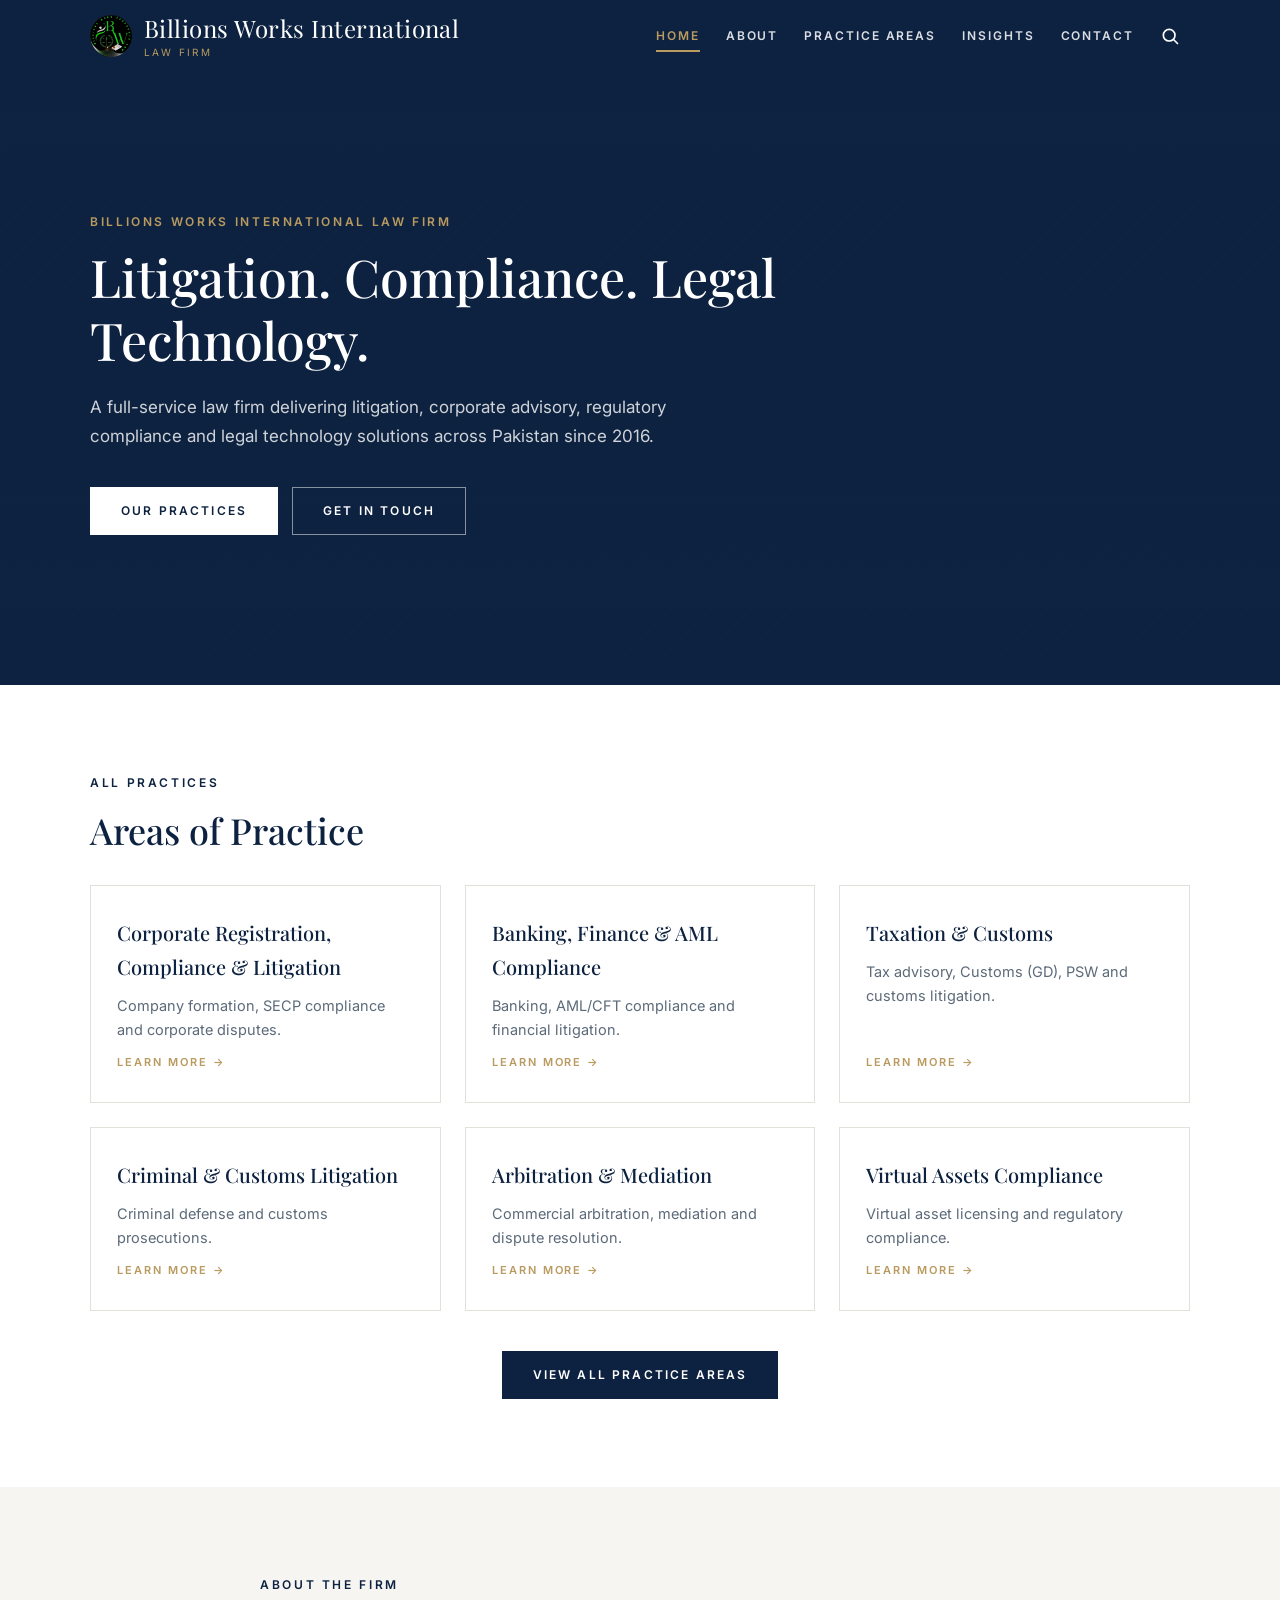
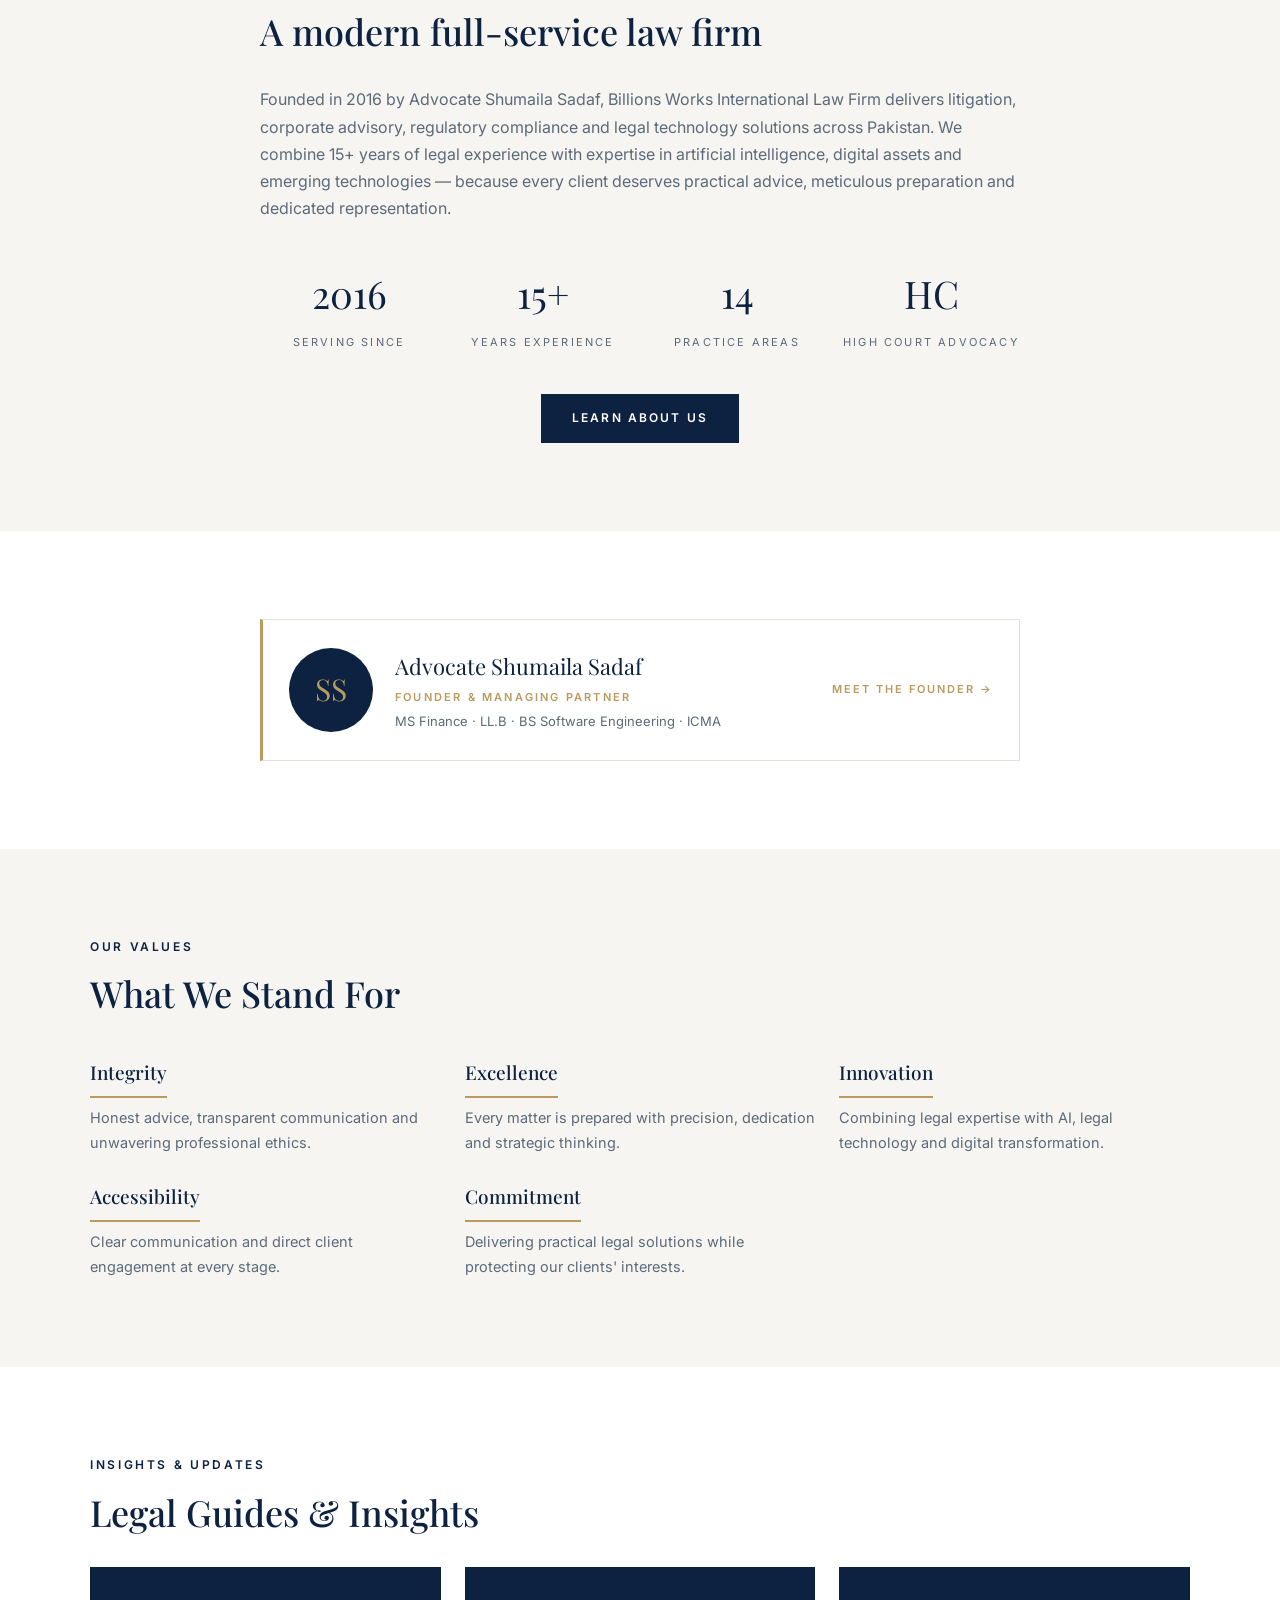
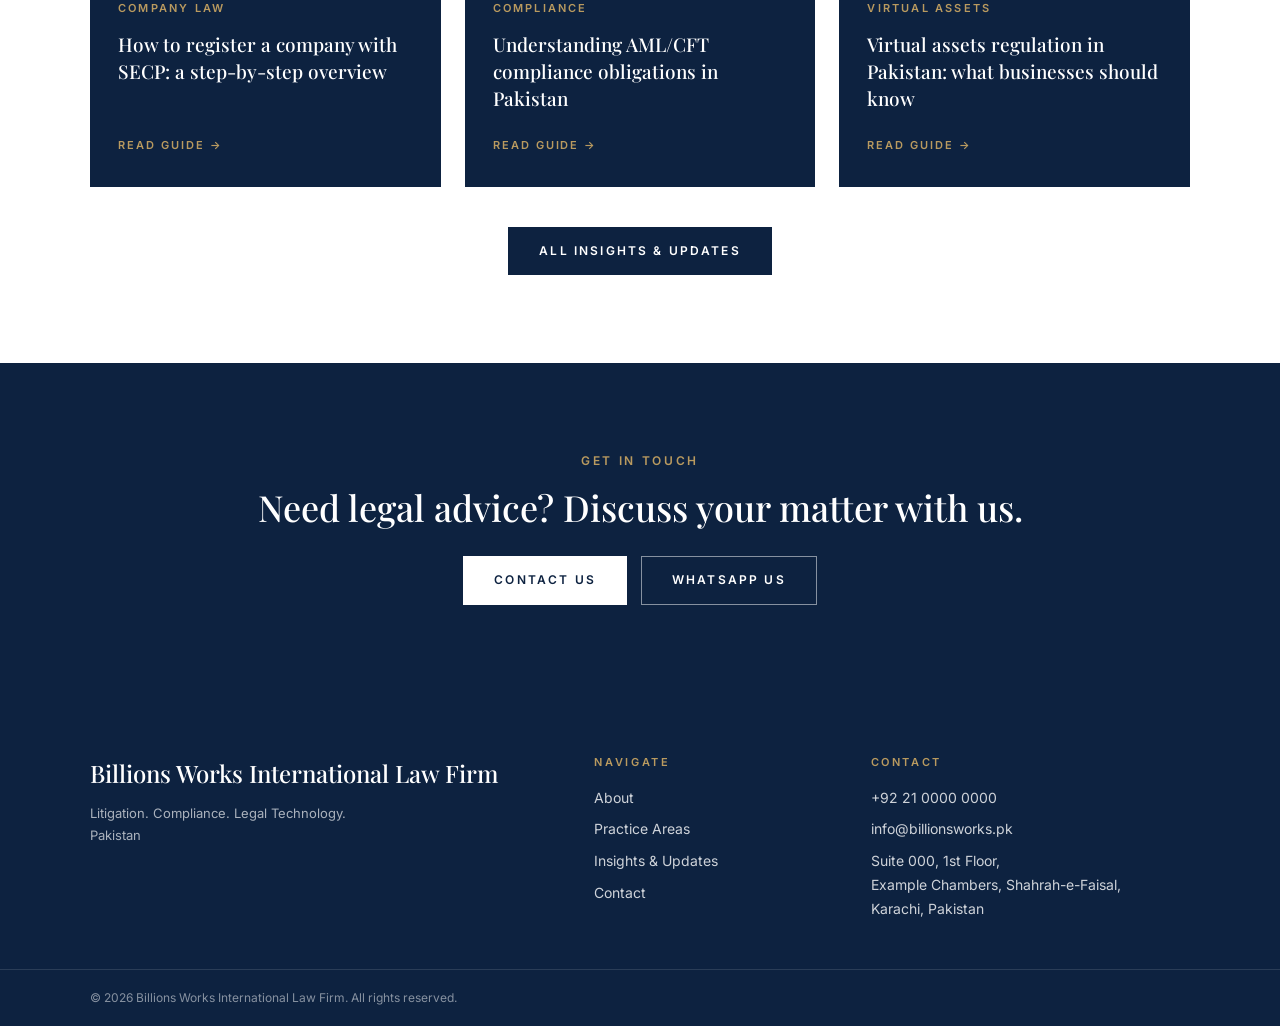
==== index.html @ 163d9a92 "Expand homepage, practice details, educational insights, SEO package - Homepage: about preview + sta" ====
<!DOCTYPE html>
<html lang="en">
<head>
  <meta charset="UTF-8">
  <meta name="viewport" content="width=device-width, initial-scale=1.0">
  <!-- EDIT: page title (shown in the browser tab) -->
  <title>Billions Works International Law Firm — Litigation, Compliance &amp; Legal Technology | Pakistan</title>
  <meta name="description" content="Billions Works International Law Firm is a full-service law firm in Pakistan delivering litigation, corporate advisory, regulatory compliance and legal technology solutions since 2016. Corporate, banking &amp; AML, taxation &amp; customs, arbitration, virtual assets and more.">

  <!-- Fonts: Playfair Display (serif headings) + Inter (UI text) -->
  <link rel="preconnect" href="https://fonts.googleapis.com">
  <link rel="preconnect" href="https://fonts.gstatic.com" crossorigin>
  <link href="https://fonts.googleapis.com/css2?family=Playfair+Display:ital,wght@0,400;0,500;0,600;1,400&family=Inter:wght@300;400;500;600&display=swap" rel="stylesheet">

  <link rel="stylesheet" href="style.css">
  <link rel="icon" type="image/jpeg" href="images/billion_works_logo.jpeg">
  <!-- SEO: canonical + social sharing cards -->
  <link rel="canonical" href="https://taimoor-kamran.github.io/advocate-website/">
  <meta property="og:type" content="website">
  <meta property="og:site_name" content="Billions Works International Law Firm">
  <meta property="og:title" content="Billions Works International Law Firm — Litigation, Compliance &amp; Legal Technology | Pakistan">
  <meta property="og:description" content="Billions Works International Law Firm is a full-service law firm in Pakistan delivering litigation, corporate advisory, regulatory compliance and legal technology solutions since 2016. Corporate, banking &amp; AML, taxation &amp; customs, arbitration, virtual assets and more.">
  <meta property="og:url" content="https://taimoor-kamran.github.io/advocate-website/">
  <meta property="og:image" content="https://taimoor-kamran.github.io/advocate-website/images/billion_works_logo.jpeg">
  <meta property="og:image:alt" content="Billions Works International Law Firm logo">
  <meta name="twitter:card" content="summary">
  <meta name="twitter:title" content="Billions Works International Law Firm — Litigation, Compliance &amp; Legal Technology | Pakistan">
  <meta name="twitter:description" content="Billions Works International Law Firm is a full-service law firm in Pakistan delivering litigation, corporate advisory, regulatory compliance and legal technology solutions since 2016. Corporate, banking &amp; AML, taxation &amp; customs, arbitration, virtual assets and more.">
  <meta name="twitter:image" content="https://taimoor-kamran.github.io/advocate-website/images/billion_works_logo.jpeg">

  <!-- Structured data for search engines -->
  <!-- TODO(CONTACT-INFO): replace the placeholder telephone and streetAddress
       below with the firm's real phone number and office address -->
  <script type="application/ld+json">
  {
    "@context": "https://schema.org",
    "@type": "LegalService",
    "name": "Billions Works International Law Firm",
    "description": "Full-service law firm in Pakistan delivering litigation, corporate advisory, regulatory compliance and legal technology solutions since 2016.",
    "url": "https://taimoor-kamran.github.io/advocate-website/",
    "logo": "https://taimoor-kamran.github.io/advocate-website/images/billion_works_logo.jpeg",
    "image": "https://taimoor-kamran.github.io/advocate-website/images/billion_works_logo.jpeg",
    "foundingDate": "2016",
    "founder": {
      "@type": "Person",
      "name": "Shumaila Sadaf",
      "jobTitle": "Founder & Managing Partner"
    },
    "areaServed": {
      "@type": "Country",
      "name": "Pakistan"
    },
    "telephone": "+92 21 0000 0000",
    "email": "info@billionsworks.pk",
    "address": {
      "@type": "PostalAddress",
      "streetAddress": "Suite 000, 1st Floor, Example Chambers, Shahrah-e-Faisal",
      "addressLocality": "Karachi",
      "addressCountry": "PK"
    }
  }
  </script>
</head>
<body>

  <!-- ============================================================
       HEADER  (identical on every page — if you edit it here,
       copy the same block into the other .html files)
       ============================================================ -->
  <header class="site-header">
    <div class="header-inner">

      <!-- EDIT: firm name + tagline -->
      <a href="index.html" class="logo">
        <img src="images/billion_works_logo.jpeg" alt="Billions Works International Law Firm logo" class="logo-icon">
        <span class="logo-text">
          <span class="logo-name">Billions Works International</span>
          <span class="logo-tag">Law Firm</span>
        </span>
      </a>

      <div class="header-actions">
        <!-- Desktop nav — visible from 992px up; hamburger takes over below -->
        <nav class="desktop-nav" aria-label="Primary">
          <a href="index.html" class="active">Home</a>
          <a href="about.html">About</a>
          <a href="practice-areas.html">Practice Areas</a>
          <a href="news.html">Insights</a>
          <a href="contact.html">Contact</a>
        </nav>
        <!-- Search icon — toggles the search bar (script.js) -->
        <button class="icon-btn search-toggle" aria-label="Toggle search" aria-expanded="false">
          <svg viewBox="0 0 24 24" width="20" height="20" fill="none" stroke="currentColor" stroke-width="2" stroke-linecap="round">
            <circle cx="11" cy="11" r="7"></circle>
            <line x1="21" y1="21" x2="16.5" y2="16.5"></line>
          </svg>
        </button>

        <!-- Hamburger — opens the slide-in menu (script.js) -->
        <button class="icon-btn menu-toggle" aria-label="Open menu" aria-expanded="false">
          <svg viewBox="0 0 24 24" width="22" height="22" fill="none" stroke="currentColor" stroke-width="2" stroke-linecap="round">
            <line x1="3" y1="6"  x2="21" y2="6"></line>
            <line x1="3" y1="12" x2="21" y2="12"></line>
            <line x1="3" y1="18" x2="21" y2="18"></line>
          </svg>
        </button>
      </div>
    </div>

    <!-- Search bar (hidden until the search icon is tapped) -->
    <div class="search-bar" id="searchBar">
      <div class="search-bar-inner">
        <input type="search" placeholder="Search the site…" aria-label="Search">
        <button class="search-close" aria-label="Close search">&times;</button>
      </div>
    </div>
  </header>

  <!-- ============================================================
       SLIDE-IN MENU + OVERLAY (identical on every page)
       ============================================================ -->
  <div class="menu-overlay" id="menuOverlay"></div>

  <nav class="mobile-menu" id="mobileMenu" aria-label="Main navigation">
    <div class="menu-top">
      <span class="menu-label">MENU</span>
      <button class="menu-close" aria-label="Close menu">
        <svg viewBox="0 0 24 24" width="22" height="22" fill="none" stroke="currentColor" stroke-width="2" stroke-linecap="round">
          <line x1="5" y1="5" x2="19" y2="19"></line>
          <line x1="19" y1="5" x2="5" y2="19"></line>
        </svg>
      </button>
    </div>

    <!-- Two sliding panels: main links, and the nested EXPERIENCE panel -->
    <div class="menu-panels">

      <!-- Panel 1: main links -->
      <ul class="menu-panel menu-main">
        <li><a href="index.html">Home</a></li>
        <li><a href="about.html">About the Firm</a></li>
        <li>
          <!-- Opens the nested EXPERIENCE panel -->
          <button class="submenu-open">
            Experience
            <svg viewBox="0 0 24 24" width="16" height="16" fill="none" stroke="currentColor" stroke-width="2" stroke-linecap="round"><polyline points="9 5 16 12 9 19"></polyline></svg>
          </button>
        </li>
        <li><a href="news.html">Insights &amp; Updates</a></li>
        <li><a href="contact.html">Contact</a></li>
      </ul>

      <!-- Panel 2: nested EXPERIENCE submenu -->
      <ul class="menu-panel menu-sub">
        <li>
          <button class="submenu-back">
            <svg viewBox="0 0 24 24" width="16" height="16" fill="none" stroke="currentColor" stroke-width="2" stroke-linecap="round"><polyline points="15 5 8 12 15 19"></polyline></svg>
            Back
          </button>
        </li>
        <li class="menu-sub-label">EXPERIENCE</li>
        <li><a href="practice-areas.html">Practice Areas</a></li>
        <li><a href="practice-areas.html#industries">Industries</a></li>
        <li><a href="practice-areas.html#regions">Regions</a></li>
      </ul>
    </div>

    <!-- EDIT: contact details shown at the bottom of the menu -->
    <!-- TODO(CONTACT-INFO): replace placeholder phone number and email
         (tel: link + display text, mailto: link + display text) -->
    <div class="menu-footer">
      <a href="tel:+922100000000">+92 21 0000 0000</a>
      <a href="mailto:info@billionsworks.pk">info@billionsworks.pk</a>
    </div>
  </nav>

  <!-- ============================================================
       HERO
       ============================================================ -->
  <section class="hero">
    <div class="container">
      <p class="eyebrow fade-in">BILLIONS WORKS INTERNATIONAL LAW FIRM</p>
      <!-- EDIT: main hero headline -->
      <h1 class="fade-in">Litigation. Compliance. Legal Technology.</h1>
      <!-- EDIT: hero paragraph -->
      <p class="hero-lead fade-in">
        A full-service law firm delivering litigation, corporate advisory,
        regulatory compliance and legal technology solutions across Pakistan
        since 2016.
      </p>
      <div class="hero-cta fade-in">
        <a href="practice-areas.html" class="btn btn-light">Our Practices</a>
        <a href="contact.html" class="btn btn-outline-light">Get in Touch</a>
      </div>
    </div>
  </section>

  <!-- ============================================================
       PRACTICE AREA HIGHLIGHTS
       ============================================================ -->
  <section class="section">
    <div class="container">
      <p class="eyebrow eyebrow-dark fade-in">ALL PRACTICES</p>
      <h2 class="section-title fade-in">Areas of Practice</h2>

      <!-- EDIT: pick which practices to highlight on the homepage -->
      <div class="grid grid-3">
        <a href="practice-areas.html#corporate" class="practice-card fade-in">
          <h3>Corporate Registration, Compliance &amp; Litigation</h3>
          <p>Company formation, SECP compliance and corporate disputes.</p>
          <span class="card-link">Learn more →</span>
        </a>
        <a href="practice-areas.html#banking" class="practice-card fade-in">
          <h3>Banking, Finance &amp; AML Compliance</h3>
          <p>Banking, AML/CFT compliance and financial litigation.</p>
          <span class="card-link">Learn more →</span>
        </a>
        <a href="practice-areas.html#taxation" class="practice-card fade-in">
          <h3>Taxation &amp; Customs</h3>
          <p>Tax advisory, Customs (GD), PSW and customs litigation.</p>
          <span class="card-link">Learn more →</span>
        </a>
        <a href="practice-areas.html#criminal" class="practice-card fade-in">
          <h3>Criminal &amp; Customs Litigation</h3>
          <p>Criminal defense and customs prosecutions.</p>
          <span class="card-link">Learn more →</span>
        </a>
        <a href="practice-areas.html#arbitration" class="practice-card fade-in">
          <h3>Arbitration &amp; Mediation</h3>
          <p>Commercial arbitration, mediation and dispute resolution.</p>
          <span class="card-link">Learn more →</span>
        </a>
        <a href="practice-areas.html#virtual-assets" class="practice-card fade-in">
          <h3>Virtual Assets Compliance</h3>
          <p>Virtual asset licensing and regulatory compliance.</p>
          <span class="card-link">Learn more →</span>
        </a>
      </div>

      <div class="section-more fade-in">
        <a href="practice-areas.html" class="btn btn-navy">View All Practice Areas</a>
      </div>
    </div>
  </section>

  <!-- ============================================================
       ABOUT THE FIRM — PREVIEW
       ============================================================ -->
  <section class="section section-tint">
    <div class="container narrow">
      <p class="eyebrow eyebrow-dark fade-in">ABOUT THE FIRM</p>
      <h2 class="section-title fade-in">A modern full-service law firm</h2>

      <div class="prose fade-in">
        <p>
          Founded in 2016 by Advocate Shumaila Sadaf, Billions Works
          International Law Firm delivers litigation, corporate advisory,
          regulatory compliance and legal technology solutions across Pakistan.
          We combine 15+ years of legal experience with expertise in artificial
          intelligence, digital assets and emerging technologies — because every
          client deserves practical advice, meticulous preparation and dedicated
          representation.
        </p>
      </div>

      <div class="stats-row">
        <div class="stat fade-in">
          <span class="stat-number">2016</span>
          <span class="stat-label">SERVING SINCE</span>
        </div>
        <div class="stat fade-in">
          <span class="stat-number">15+</span>
          <span class="stat-label">YEARS EXPERIENCE</span>
        </div>
        <div class="stat fade-in">
          <span class="stat-number">14</span>
          <span class="stat-label">PRACTICE AREAS</span>
        </div>
        <div class="stat fade-in">
          <span class="stat-number">HC</span>
          <span class="stat-label">HIGH COURT ADVOCACY</span>
        </div>
      </div>

      <div class="section-more fade-in">
        <a href="about.html" class="btn btn-navy">Learn About Us</a>
      </div>
    </div>
  </section>

  <!-- ============================================================
       FOUNDER HIGHLIGHT
       ============================================================ -->
  <section class="section">
    <div class="container narrow">
      <a href="about.html" class="founder-strip fade-in">
        <span class="founder-avatar" aria-hidden="true">SS</span>
        <span class="founder-strip-text">
          <span class="founder-strip-name">Advocate Shumaila Sadaf</span>
          <span class="founder-strip-role">Founder &amp; Managing Partner</span>
          <span class="founder-strip-quals">MS Finance&nbsp;·&nbsp;LL.B&nbsp;·&nbsp;BS Software Engineering&nbsp;·&nbsp;ICMA</span>
        </span>
        <span class="card-link">Meet the founder →</span>
      </a>
    </div>
  </section>

  <!-- ============================================================
       WHAT WE STAND FOR (compact — full version on about.html)
       ============================================================ -->
  <section class="section section-tint">
    <div class="container">
      <p class="eyebrow eyebrow-dark fade-in">OUR VALUES</p>
      <h2 class="section-title fade-in">What We Stand For</h2>

      <div class="grid grid-3 values-grid">
        <div class="value-item fade-in">
          <h3>Integrity</h3>
          <p>Honest advice, transparent communication and unwavering professional ethics.</p>
        </div>
        <div class="value-item fade-in">
          <h3>Excellence</h3>
          <p>Every matter is prepared with precision, dedication and strategic thinking.</p>
        </div>
        <div class="value-item fade-in">
          <h3>Innovation</h3>
          <p>Combining legal expertise with AI, legal technology and digital transformation.</p>
        </div>
        <div class="value-item fade-in">
          <h3>Accessibility</h3>
          <p>Clear communication and direct client engagement at every stage.</p>
        </div>
        <div class="value-item fade-in">
          <h3>Commitment</h3>
          <p>Delivering practical legal solutions while protecting our clients' interests.</p>
        </div>
      </div>
    </div>
  </section>

  <!-- ============================================================
       INSIGHTS & UPDATES — educational guides, kept in sync with news.html
       ============================================================ -->
  <section class="section">
    <div class="container">
      <p class="eyebrow eyebrow-dark fade-in">INSIGHTS &amp; UPDATES</p>
      <h2 class="section-title fade-in">Legal Guides &amp; Insights</h2>

      <div class="grid grid-3">
        <a href="news.html#secp-registration" class="news-card fade-in">
          <span class="news-date">COMPANY LAW</span>
          <h3>How to register a company with SECP: a step-by-step overview</h3>
          <span class="card-link">Read guide →</span>
        </a>
        <a href="news.html#aml-compliance" class="news-card fade-in">
          <span class="news-date">COMPLIANCE</span>
          <h3>Understanding AML/CFT compliance obligations in Pakistan</h3>
          <span class="card-link">Read guide →</span>
        </a>
        <a href="news.html#virtual-assets" class="news-card fade-in">
          <span class="news-date">VIRTUAL ASSETS</span>
          <h3>Virtual assets regulation in Pakistan: what businesses should know</h3>
          <span class="card-link">Read guide →</span>
        </a>
      </div>

      <div class="section-more fade-in">
        <a href="news.html" class="btn btn-navy">All Insights &amp; Updates</a>
      </div>
    </div>
  </section>

  <!-- ============================================================
       CTA BAND
       ============================================================ -->
  <section class="section section-navy cta-band">
    <div class="container">
      <p class="eyebrow fade-in">GET IN TOUCH</p>
      <h2 class="section-title-light fade-in">Need legal advice? Discuss your matter with us.</h2>
      <div class="cta-actions fade-in">
        <a href="contact.html" class="btn btn-light">Contact Us</a>
        <!-- TODO(CONTACT-INFO): replace 92XXXXXXXXXX with the firm's real WhatsApp
             number in international format, digits only (e.g. 923001234567) -->
        <a href="https://wa.me/92XXXXXXXXXX" class="btn btn-outline-light" rel="noopener" target="_blank">WhatsApp Us</a>
      </div>
    </div>
  </section>

  <!-- ============================================================
       FOOTER (identical on every page)
       ============================================================ -->
  <footer class="site-footer">
    <div class="container footer-grid">

      <!-- EDIT: footer firm name + blurb -->
      <div>
        <p class="footer-name">Billions Works International Law Firm</p>
        <p class="footer-blurb">Litigation. Compliance. Legal Technology.<br>Pakistan</p>
      </div>

      <div>
        <p class="footer-heading">NAVIGATE</p>
        <ul class="footer-links">
          <li><a href="about.html">About</a></li>
          <li><a href="practice-areas.html">Practice Areas</a></li>
          <li><a href="news.html">Insights &amp; Updates</a></li>
          <li><a href="contact.html">Contact</a></li>
        </ul>
      </div>

      <!-- EDIT: contact details -->
      <div>
      <!-- TODO(CONTACT-INFO): replace placeholder phone, email and office
           address (Suite 000 / Example Chambers are not real) -->
        <p class="footer-heading">CONTACT</p>
        <ul class="footer-links">
          <li><a href="tel:+922100000000">+92 21 0000 0000</a></li>
          <li><a href="mailto:info@billionsworks.pk">info@billionsworks.pk</a></li>
          <li>Suite 000, 1st Floor,<br>Example Chambers, Shahrah-e-Faisal,<br>Karachi, Pakistan</li>
        </ul>
      </div>
    </div>

    <div class="footer-bottom">
      <div class="container">
        <!-- EDIT: copyright line -->
        <p>&copy; 2026 Billions Works International Law Firm. All rights reserved.</p>
      </div>
    </div>
  </footer>

  <script src="script.js"></script>
</body>
</html>
---- style.css ----
/* ==========================================================================
   BILLIONS WORKS INTERNATIONAL LAW FIRM — shared stylesheet
   Design: navy (#0d2240) + white, Playfair Display headings, Inter UI text.
   Mobile-first: base styles are for phones; @media blocks scale up.

   QUICK EDITS — the variables below control the whole site:
   ========================================================================== */

:root {
  --navy:        #0d2240;   /* primary brand color */
  --navy-dark:   #081729;   /* darker navy (footer bottom, hovers) */
  --navy-soft:   #16304f;   /* lighter navy (card hovers, submenu) */
  --gold:        #b99a5f;   /* accent — links, underlines, hovers */
  --white:       #ffffff;
  --off-white:   #f6f5f2;   /* tinted section backgrounds */
  --text:        #24303e;   /* body text on white */
  --text-muted:  #5c6a79;   /* secondary text */
  --line:        #e3e0da;   /* hairline borders */

  --font-serif:  'Playfair Display', Georgia, 'Times New Roman', serif;
  --font-sans:   'Inter', -apple-system, 'Segoe UI', Arial, sans-serif;

  --header-h:    72px;      /* header height — keep in sync if you restyle */
}

/* ------------------------------ RESET ---------------------------------- */

*, *::before, *::after { box-sizing: border-box; margin: 0; padding: 0; }

html { scroll-behavior: smooth; }  /* smooth scrolling for #anchor links */

body {
  font-family: var(--font-sans);
  font-size: 16px;
  line-height: 1.7;
  color: var(--text);
  background: var(--white);
  -webkit-font-smoothing: antialiased;
}

img, svg, iframe { max-width: 100%; display: block; }
a { color: inherit; text-decoration: none; }
ul { list-style: none; }
button { font: inherit; color: inherit; background: none; border: none; cursor: pointer; }
address { font-style: normal; }

/* --------------------------- LAYOUT HELPERS ---------------------------- */

.container {
  width: 100%;
  max-width: 1140px;
  margin: 0 auto;
  padding: 0 20px;
}

.container.narrow { max-width: 800px; }

.section { padding: 64px 0; }
.section-tint { background: var(--off-white); }
.section-navy { background: var(--navy); color: var(--white); }

/* Responsive card grid: 1 column on phones, 2 on tablets, 3 on desktop */
.grid { display: grid; gap: 24px; }
@media (min-width: 640px)  { .grid-3 { grid-template-columns: repeat(2, 1fr); } }
@media (min-width: 960px)  { .grid-3 { grid-template-columns: repeat(3, 1fr); } }

.section-more { margin-top: 40px; text-align: center; }

/* --------------------------- TYPOGRAPHY -------------------------------- */

h1, h2, h3, .footer-name { font-family: var(--font-serif); font-weight: 500; }

/* Uppercase letter-spaced labels, e.g. "ALL PRACTICES", "EXPERIENCE" */
.eyebrow {
  font-size: 12px;
  font-weight: 600;
  letter-spacing: 0.22em;
  text-transform: uppercase;
  color: var(--gold);
  margin-bottom: 14px;
}
.eyebrow-dark { color: var(--navy); }

.section-title       { font-size: 30px; line-height: 1.25; color: var(--navy); margin-bottom: 32px; }
.section-title-light { font-size: 30px; line-height: 1.25; color: var(--white); margin-bottom: 32px; }

.lead {
  font-family: var(--font-serif);
  font-size: 22px;
  line-height: 1.6;
  color: var(--navy);
  margin-bottom: 28px;
}

.prose p { margin-bottom: 18px; color: var(--text-muted); }

@media (min-width: 768px) {
  .section { padding: 88px 0; }
  .section-title, .section-title-light { font-size: 36px; }
}

/* ------------------------------ BUTTONS -------------------------------- */

.btn {
  display: inline-block;
  padding: 13px 30px;
  font-size: 12px;
  font-weight: 600;
  letter-spacing: 0.18em;
  text-transform: uppercase;
  border: 1px solid transparent;
  transition: background 0.25s, color 0.25s, border-color 0.25s;
}

.btn-navy { background: var(--navy); color: var(--white); }
.btn-navy:hover { background: var(--gold); }

.btn-light { background: var(--white); color: var(--navy); }
.btn-light:hover { background: var(--gold); color: var(--white); }

.btn-outline-light { border-color: rgba(255,255,255,0.5); color: var(--white); }
.btn-outline-light:hover { border-color: var(--gold); color: var(--gold); }

/* ==========================================================================
   HEADER
   ========================================================================== */

.site-header {
  position: sticky;          /* stays visible while scrolling */
  top: 0;
  z-index: 100;
  background: var(--navy);
  color: var(--white);
}

.header-inner {
  max-width: 1140px;
  margin: 0 auto;
  padding: 0 20px;
  height: var(--header-h);
  display: flex;
  align-items: center;
  justify-content: space-between;
}

/* Firm name / logo (left side): round icon + two-line wordmark */
.logo { display: flex; align-items: center; gap: 10px; line-height: 1.2; }
.logo-icon {
  width: 36px;
  height: 36px;
  border-radius: 50%;
  object-fit: cover;
  flex-shrink: 0;
}
.logo-text { display: flex; flex-direction: column; }
.logo-name {
  font-family: var(--font-serif);
  font-size: 20px;
  letter-spacing: 0.02em;
}
.logo-tag {
  font-size: 10px;
  letter-spacing: 0.24em;
  text-transform: uppercase;
  color: var(--gold);
  margin-top: 3px;
}
@media (min-width: 768px) {
  .logo-name { font-size: 24px; }
  .logo-icon { width: 42px; height: 42px; }
  .logo { gap: 12px; }
}

/* Search + hamburger icons (right side) */
.header-actions { display: flex; align-items: center; gap: 6px; }

/* ---------------------------- DESKTOP NAV ------------------------------
   Hidden on phones/tablets (slide-in menu handles navigation there).
   From 992px up: inline links replace the hamburger. */

.desktop-nav { display: none; }

@media (min-width: 992px) {
  .desktop-nav {
    display: flex;
    align-items: center;
    gap: 26px;
    margin-right: 10px;
  }
  .desktop-nav a {
    position: relative;
    padding: 6px 0;
    font-size: 12px;
    font-weight: 600;
    letter-spacing: 0.16em;
    text-transform: uppercase;
    color: rgba(255, 255, 255, 0.85);
    transition: color 0.2s;
  }
  /* Gold underline slides in on hover; stays on for the active page */
  .desktop-nav a::after {
    content: "";
    position: absolute;
    left: 0;
    right: 0;
    bottom: 0;
    height: 2px;
    background: var(--gold);
    transform: scaleX(0);
    transform-origin: left;
    transition: transform 0.25s ease;
  }
  .desktop-nav a:hover { color: var(--white); }
  .desktop-nav a:hover::after { transform: scaleX(1); }
  .desktop-nav a.active { color: var(--gold); }
  .desktop-nav a.active::after { transform: scaleX(1); }

  /* Hamburger not needed once the links are inline
     (.icon-btn.menu-toggle outranks the later .icon-btn display rule) */
  .icon-btn.menu-toggle { display: none; }
}
.icon-btn {
  padding: 10px;
  color: var(--white);
  display: grid;
  place-items: center;
  transition: color 0.2s;
}
.icon-btn:hover { color: var(--gold); }

/* ----------------------------- SEARCH BAR ------------------------------
   Hidden by default; script.js toggles .open on .search-bar. */

.search-bar {
  max-height: 0;
  overflow: hidden;
  background: var(--navy-dark);
  transition: max-height 0.35s ease;
}
.search-bar.open { max-height: 90px; }

.search-bar-inner {
  max-width: 1140px;
  margin: 0 auto;
  padding: 18px 20px;
  display: flex;
  align-items: center;
  gap: 12px;
}

.search-bar input {
  flex: 1;
  background: transparent;
  border: none;
  border-bottom: 1px solid rgba(255,255,255,0.3);
  color: var(--white);
  font-family: var(--font-serif);
  font-size: 18px;
  padding: 6px 2px;
  outline: none;
}
.search-bar input::placeholder { color: rgba(255,255,255,0.45); }
.search-bar input:focus { border-bottom-color: var(--gold); }

.search-close { color: var(--white); font-size: 26px; line-height: 1; padding: 4px 8px; }
.search-close:hover { color: var(--gold); }

/* ==========================================================================
   SLIDE-IN MENU
   Off-canvas panel on the right; script.js toggles .open on .mobile-menu
   and .visible on .menu-overlay.
   ========================================================================== */

/* Dark overlay behind the menu — click it to close */
.menu-overlay {
  position: fixed;
  inset: 0;
  z-index: 190;
  background: rgba(8, 23, 41, 0.6);
  opacity: 0;
  visibility: hidden;
  transition: opacity 0.35s;
}
.menu-overlay.visible { opacity: 1; visibility: visible; }

.mobile-menu {
  position: fixed;
  top: 0;
  right: 0;
  z-index: 200;
  height: 100dvh;
  width: min(360px, 88vw);   /* full-ish width on phones, 360px max */
  background: var(--navy);
  color: var(--white);
  display: flex;
  flex-direction: column;
  transform: translateX(100%);            /* hidden off-screen */
  transition: transform 0.35s ease;
}
.mobile-menu.open { transform: translateX(0); }

/* Top row: "MENU" label + X close button */
.menu-top {
  display: flex;
  align-items: center;
  justify-content: space-between;
  padding: 22px 26px;
  border-bottom: 1px solid rgba(255,255,255,0.12);
}
.menu-label { font-size: 11px; letter-spacing: 0.28em; color: var(--gold); }
.menu-close { color: var(--white); }
.menu-close:hover { color: var(--gold); }

/* Panel slider: two panels side by side, shifted with .show-sub */
.menu-panels {
  flex: 1;
  overflow: hidden;
  position: relative;
}

.menu-panel {
  position: absolute;
  inset: 0;
  padding: 20px 0;
  overflow-y: auto;
  transition: transform 0.3s ease;
}

/* Main panel sits in view; sub panel waits off-screen to the right */
.menu-main { transform: translateX(0); }
.menu-sub  { transform: translateX(100%); }

/* When EXPERIENCE is opened, script.js adds .show-sub to .menu-panels */
.menu-panels.show-sub .menu-main { transform: translateX(-100%); }
.menu-panels.show-sub .menu-sub  { transform: translateX(0); }

/* Menu links and buttons share one look */
.menu-panel a,
.menu-panel button {
  display: flex;
  align-items: center;
  justify-content: space-between;
  gap: 10px;
  width: 100%;
  padding: 15px 26px;
  font-family: var(--font-serif);
  font-size: 19px;
  text-align: left;
  transition: color 0.2s, background 0.2s;
}
.menu-panel a:hover,
.menu-panel button:hover { color: var(--gold); background: var(--navy-soft); }

/* "< BACK" button + submenu heading */
.submenu-back {
  justify-content: flex-start !important;
  font-family: var(--font-sans) !important;
  font-size: 12px !important;
  letter-spacing: 0.2em;
  text-transform: uppercase;
  color: var(--gold);
}
.menu-sub-label {
  padding: 12px 26px 6px;
  font-size: 11px;
  letter-spacing: 0.28em;
  color: rgba(255,255,255,0.45);
}

/* Contact links pinned to the bottom of the menu */
.menu-footer {
  padding: 20px 26px 28px;
  border-top: 1px solid rgba(255,255,255,0.12);
  display: flex;
  flex-direction: column;
  gap: 6px;
  font-size: 14px;
  color: rgba(255,255,255,0.75);
}
.menu-footer a:hover { color: var(--gold); }

/* Prevent the page behind the menu from scrolling (set by script.js) */
body.menu-open { overflow: hidden; }

/* ==========================================================================
   HERO (index.html)
   ========================================================================== */

.hero {
  background:
    linear-gradient(rgba(13, 34, 64, 0.92), rgba(13, 34, 64, 0.97)),
    /* Subtle diagonal texture — replace with a photo if you like:
       url('images/hero.jpg') center/cover */
    repeating-linear-gradient(135deg, #10294d 0 2px, var(--navy) 2px 14px);
  color: var(--white);
  padding: 90px 0 100px;
  text-align: left;
}

.hero h1 {
  font-size: 34px;
  line-height: 1.2;
  max-width: 760px;
  margin-bottom: 22px;
}

.hero-lead {
  max-width: 620px;
  font-size: 17px;
  color: rgba(255,255,255,0.8);
  margin-bottom: 36px;
}

.hero-cta { display: flex; flex-wrap: wrap; gap: 14px; }

@media (min-width: 768px) {
  .hero { padding: 140px 0 150px; }
  .hero h1 { font-size: 52px; }
}

/* ------------------- HOMEPAGE: STATS / FOUNDER / CTA ------------------- */

/* Stats row on light backgrounds (about preview) */
.stats-row {
  display: grid;
  grid-template-columns: repeat(2, 1fr);
  gap: 28px 16px;
  margin: 40px 0 8px;
  text-align: center;
}
@media (min-width: 768px) { .stats-row { grid-template-columns: repeat(4, 1fr); } }
.stats-row .stat-number {
  display: block;
  font-family: var(--font-serif);
  font-size: 38px;
  color: var(--navy);
}
.stats-row .stat-label {
  font-size: 11px;
  letter-spacing: 0.2em;
  color: var(--text-muted);
}

/* Founder highlight strip */
.founder-strip {
  display: flex;
  align-items: center;
  gap: 22px;
  flex-wrap: wrap;
  padding: 28px 26px;
  border: 1px solid var(--line);
  border-left: 3px solid var(--gold);
  transition: border-color 0.25s, box-shadow 0.25s, transform 0.25s;
}
.founder-strip:hover {
  border-left-color: var(--navy);
  box-shadow: 0 12px 26px rgba(13, 34, 64, 0.08);
  transform: translateY(-3px);
}
.founder-avatar {
  width: 84px;
  height: 84px;
  border-radius: 50%;
  background: var(--navy);
  color: var(--gold);
  display: grid;
  place-items: center;
  font-family: var(--font-serif);
  font-size: 30px;
  flex-shrink: 0;
}
.founder-strip-text { display: flex; flex-direction: column; gap: 3px; flex: 1; min-width: 220px; }
.founder-strip-name { font-family: var(--font-serif); font-size: 22px; color: var(--navy); }
.founder-strip-role {
  font-size: 11px;
  font-weight: 600;
  letter-spacing: 0.2em;
  text-transform: uppercase;
  color: var(--gold);
}
.founder-strip-quals { font-size: 13px; color: var(--text-muted); }

/* Full-width navy CTA band */
.cta-band { text-align: center; }
.cta-band .section-title-light { margin-bottom: 26px; }
.cta-actions { display: flex; justify-content: center; flex-wrap: wrap; gap: 14px; }

/* --------------------------- PAGE BANNER -------------------------------
   Slim navy banner used at the top of inner pages. */

.page-banner {
  background: var(--navy);
  color: var(--white);
  padding: 56px 0 64px;
}
.page-banner h1 { font-size: 32px; }
@media (min-width: 768px) {
  .page-banner { padding: 80px 0 90px; }
  .page-banner h1 { font-size: 44px; }
}

/* ==========================================================================
   CARDS
   ========================================================================== */

/* Practice highlight cards (white, hairline border) */
.practice-card {
  display: flex;
  flex-direction: column;
  gap: 10px;
  padding: 30px 26px;
  border: 1px solid var(--line);
  background: var(--white);
  transition: border-color 0.25s, transform 0.25s, box-shadow 0.25s;
}
.practice-card:hover {
  border-color: var(--gold);
  transform: translateY(-4px);
  box-shadow: 0 14px 30px rgba(13, 34, 64, 0.08);
}
.practice-card h3 { font-size: 20px; color: var(--navy); }
.practice-card p  { font-size: 14.5px; color: var(--text-muted); flex: 1; }

/* Gold "Learn more →" link inside cards */
.card-link {
  font-size: 11px;
  font-weight: 600;
  letter-spacing: 0.18em;
  text-transform: uppercase;
  color: var(--gold);
}

/* News cards (dark navy with date + headline) */
.news-card {
  display: flex;
  flex-direction: column;
  gap: 14px;
  padding: 32px 28px;
  background: var(--navy);
  color: var(--white);
  min-height: 220px;
  transition: background 0.25s, transform 0.25s;
}
.news-card:hover { background: var(--navy-soft); transform: translateY(-4px); }
.news-card h3 { font-size: 19px; line-height: 1.4; flex: 1; }
.news-date {
  font-size: 11px;
  font-weight: 600;
  letter-spacing: 0.2em;
  color: var(--gold);
}

/* ==========================================================================
   ABOUT PAGE
   ========================================================================== */

/* Experience statistics on navy band */
.stats-grid { text-align: center; margin-top: 8px; }
.stat-number {
  display: block;
  font-family: var(--font-serif);
  font-size: 48px;
  color: var(--gold);
}
.stat-label {
  font-size: 11px;
  letter-spacing: 0.24em;
  color: rgba(255,255,255,0.7);
}

/* Founder profile card */
.founder-card {
  border: 1px solid var(--line);
  border-left: 3px solid var(--gold);
  background: var(--off-white);
  padding: 30px 28px;
}
.founder-quals {
  font-size: 12px;
  font-weight: 600;
  letter-spacing: 0.14em;
  text-transform: uppercase;
  color: var(--navy);
  margin-bottom: 18px;
  padding-bottom: 14px;
  border-bottom: 1px solid var(--line);
}
.founder-list { display: flex; flex-direction: column; gap: 10px; }
.founder-list li {
  position: relative;
  padding-left: 22px;
  font-size: 15px;
  color: var(--text-muted);
}
.founder-list li::before {
  content: "—";
  position: absolute;
  left: 0;
  color: var(--gold);
}

/* Values (mission section) */
.values-grid { margin-top: 40px; }
.value-item h3 {
  font-size: 19px;
  color: var(--navy);
  margin-bottom: 8px;
  padding-bottom: 8px;
  border-bottom: 2px solid var(--gold);
  display: inline-block;
}
.value-item p { font-size: 14.5px; color: var(--text-muted); }

/* ==========================================================================
   PRACTICE AREAS PAGE — dropdown filter + list
   ========================================================================== */

.filter-wrap { position: relative; margin-bottom: 36px; max-width: 340px; }

/* The "ALL PRACTICES ▾" toggle button */
.filter-toggle {
  width: 100%;
  display: flex;
  align-items: center;
  justify-content: space-between;
  padding: 14px 18px;
  border: 1px solid var(--navy);
  color: var(--navy);
  font-size: 12px;
  font-weight: 600;
  letter-spacing: 0.2em;
  transition: background 0.2s, color 0.2s;
}
.filter-toggle:hover,
.filter-toggle[aria-expanded="true"] { background: var(--navy); color: var(--white); }
.filter-toggle svg { transition: transform 0.25s; }
.filter-toggle[aria-expanded="true"] svg { transform: rotate(180deg); }

/* The dropdown list — hidden until .open is added by script.js */
.filter-dropdown {
  position: absolute;
  top: calc(100% - 1px);
  left: 0;
  right: 0;
  z-index: 50;
  background: var(--navy);
  border: 1px solid var(--navy);
  display: none;
}
.filter-dropdown.open { display: block; }

.filter-dropdown button {
  width: 100%;
  text-align: left;
  padding: 13px 18px;
  color: rgba(255,255,255,0.85);
  font-size: 11px;
  font-weight: 600;
  letter-spacing: 0.2em;
  transition: background 0.15s, color 0.15s;
}
.filter-dropdown button:hover  { background: var(--navy-soft); color: var(--white); }
.filter-dropdown button.active { color: var(--gold); }

/* Practice list: single column on phones, two columns from tablet up */
.practice-list { display: grid; gap: 20px; }
@media (min-width: 700px) { .practice-list { grid-template-columns: repeat(2, 1fr); } }

.practice-item {
  display: flex;
  flex-direction: column;
  gap: 8px;
  padding: 26px 24px;
  border: 1px solid var(--line);
  border-left: 3px solid var(--navy);
  transition: border-color 0.25s, box-shadow 0.25s, transform 0.25s;
}
.practice-item:hover {
  border-left-color: var(--gold);
  box-shadow: 0 12px 26px rgba(13, 34, 64, 0.08);
  transform: translateY(-3px);
}
.practice-item h3 { font-size: 20px; color: var(--navy); }
.practice-item p  { font-size: 14.5px; color: var(--text-muted); flex: 1; }

/* Hidden when filtered out (set by script.js) */
.practice-item.hidden { display: none; }

.filter-empty { color: var(--text-muted); padding: 20px 0; }

/* Sticky quick-nav chip bar (below the sticky header) */
.quick-nav {
  position: sticky;
  top: var(--header-h);
  z-index: 90;
  background: var(--white);
  border-bottom: 1px solid var(--line);
  padding: 12px 0;
}
.quick-nav-inner {
  display: flex;
  gap: 8px;
  overflow-x: auto;
  -webkit-overflow-scrolling: touch;
  scrollbar-width: thin;
  padding-bottom: 2px;
}
.quick-nav a {
  white-space: nowrap;
  padding: 7px 14px;
  border: 1px solid var(--line);
  font-size: 11px;
  font-weight: 600;
  letter-spacing: 0.08em;
  text-transform: uppercase;
  color: var(--navy);
  transition: border-color 0.2s, color 0.2s, background 0.2s;
}
.quick-nav a:hover { border-color: var(--gold); color: var(--gold); }

/* Expanded practice sections */
.practice-detail {
  padding: 36px 0 30px;
  border-top: 1px solid var(--line);
  /* keep anchor targets clear of the sticky header + quick-nav */
  scroll-margin-top: calc(var(--header-h) + 66px);
}
.practice-detail:first-of-type { border-top: none; }
.practice-detail h3 {
  font-size: 24px;
  color: var(--navy);
  margin-bottom: 12px;
}
.practice-detail > p {
  color: var(--text-muted);
  max-width: 820px;
  margin-bottom: 18px;
}
.detail-list {
  display: grid;
  gap: 8px 28px;
  margin-bottom: 18px;
}
@media (min-width: 768px) { .detail-list { grid-template-columns: repeat(2, 1fr); } }
.detail-list li {
  position: relative;
  padding-left: 22px;
  font-size: 14.5px;
  color: var(--text);
}
.detail-list li::before {
  content: "—";
  position: absolute;
  left: 0;
  color: var(--gold);
}

/* Industries / regions tag lists */
.tag-list { display: flex; flex-wrap: wrap; gap: 12px; }
.tag-list li {
  padding: 10px 20px;
  border: 1px solid var(--navy);
  color: var(--navy);
  font-size: 13px;
  letter-spacing: 0.06em;
}

/* ==========================================================================
   INSIGHTS PAGE — educational articles
   ========================================================================== */

.insight-note {
  font-size: 13px;
  color: var(--text-muted);
  border: 1px solid var(--line);
  border-left: 3px solid var(--gold);
  padding: 14px 18px;
  margin-bottom: 40px;
}
.insight-note a { color: var(--gold); }
.insight-note a:hover { text-decoration: underline; }

.insight-article {
  padding: 36px 0;
  border-top: 1px solid var(--line);
  scroll-margin-top: calc(var(--header-h) + 20px);
}
.insight-article:first-of-type { border-top: none; padding-top: 0; }
.insight-article .news-date { display: block; margin-bottom: 10px; }
.insight-article h2 {
  font-size: 26px;
  line-height: 1.3;
  color: var(--navy);
  margin-bottom: 16px;
}

/* ==========================================================================
   CONTACT PAGE
   ========================================================================== */

.contact-grid { display: grid; gap: 56px; }
@media (min-width: 900px) {
  .contact-grid { grid-template-columns: 1fr 1fr; gap: 72px; }
}

.contact-list { display: flex; flex-direction: column; gap: 22px; margin-bottom: 36px; }
.contact-label {
  display: block;
  font-size: 11px;
  font-weight: 600;
  letter-spacing: 0.22em;
  color: var(--gold);
  margin-bottom: 3px;
}
.contact-list a:hover { color: var(--gold); }

.map-wrap { border: 1px solid var(--line); }

/* Form */
.contact-form { display: flex; flex-direction: column; gap: 22px; }

.form-field label {
  display: block;
  font-size: 11px;
  font-weight: 600;
  letter-spacing: 0.22em;
  color: var(--navy);
  margin-bottom: 8px;
}

.form-field input,
.form-field textarea {
  width: 100%;
  padding: 13px 14px;
  border: 1px solid var(--line);
  background: var(--off-white);
  font-family: var(--font-sans);
  font-size: 15px;
  color: var(--text);
  outline: none;
  transition: border-color 0.2s, background 0.2s;
  resize: vertical;
}
.form-field input:focus,
.form-field textarea:focus { border-color: var(--navy); background: var(--white); }

/* Status message under the form — script.js adds .error or .success */
.form-status { font-size: 14px; min-height: 1em; }
.form-status.error   { color: #b0413e; }
.form-status.success { color: #2e7d4f; }

.form-note { font-size: 12px; color: var(--text-muted); }

/* ==========================================================================
   FOOTER
   ========================================================================== */

.site-footer { background: var(--navy); color: var(--white); }

.footer-grid {
  display: grid;
  gap: 36px;
  padding-top: 60px;
  padding-bottom: 48px;
}
@media (min-width: 768px) {
  .footer-grid { grid-template-columns: 2fr 1fr 1.4fr; gap: 48px; }
}

.footer-name  { font-size: 24px; margin-bottom: 8px; }
.footer-blurb { font-size: 13px; color: rgba(255,255,255,0.65); }

.footer-heading {
  font-size: 11px;
  font-weight: 600;
  letter-spacing: 0.24em;
  color: var(--gold);
  margin-bottom: 14px;
}

.footer-links { display: flex; flex-direction: column; gap: 8px; font-size: 14px; color: rgba(255,255,255,0.8); }
.footer-links a:hover { color: var(--gold); }

.footer-bottom {
  border-top: 1px solid rgba(255,255,255,0.12);
  padding: 18px 0;
  font-size: 12px;
  color: rgba(255,255,255,0.5);
}

/* ==========================================================================
   FADE-IN ON SCROLL
   Elements with .fade-in start invisible and slide up when they enter the
   viewport (script.js adds .visible via IntersectionObserver).
   ========================================================================== */

.fade-in {
  opacity: 0;
  transform: translateY(22px);
  transition: opacity 0.7s ease, transform 0.7s ease;
}
.fade-in.visible { opacity: 1; transform: translateY(0); }

/* Respect users who prefer reduced motion — show everything immediately */
@media (prefers-reduced-motion: reduce) {
  html { scroll-behavior: auto; }
  .fade-in { opacity: 1; transform: none; transition: none; }
  .mobile-menu, .menu-panel, .menu-overlay, .search-bar { transition: none; }
}
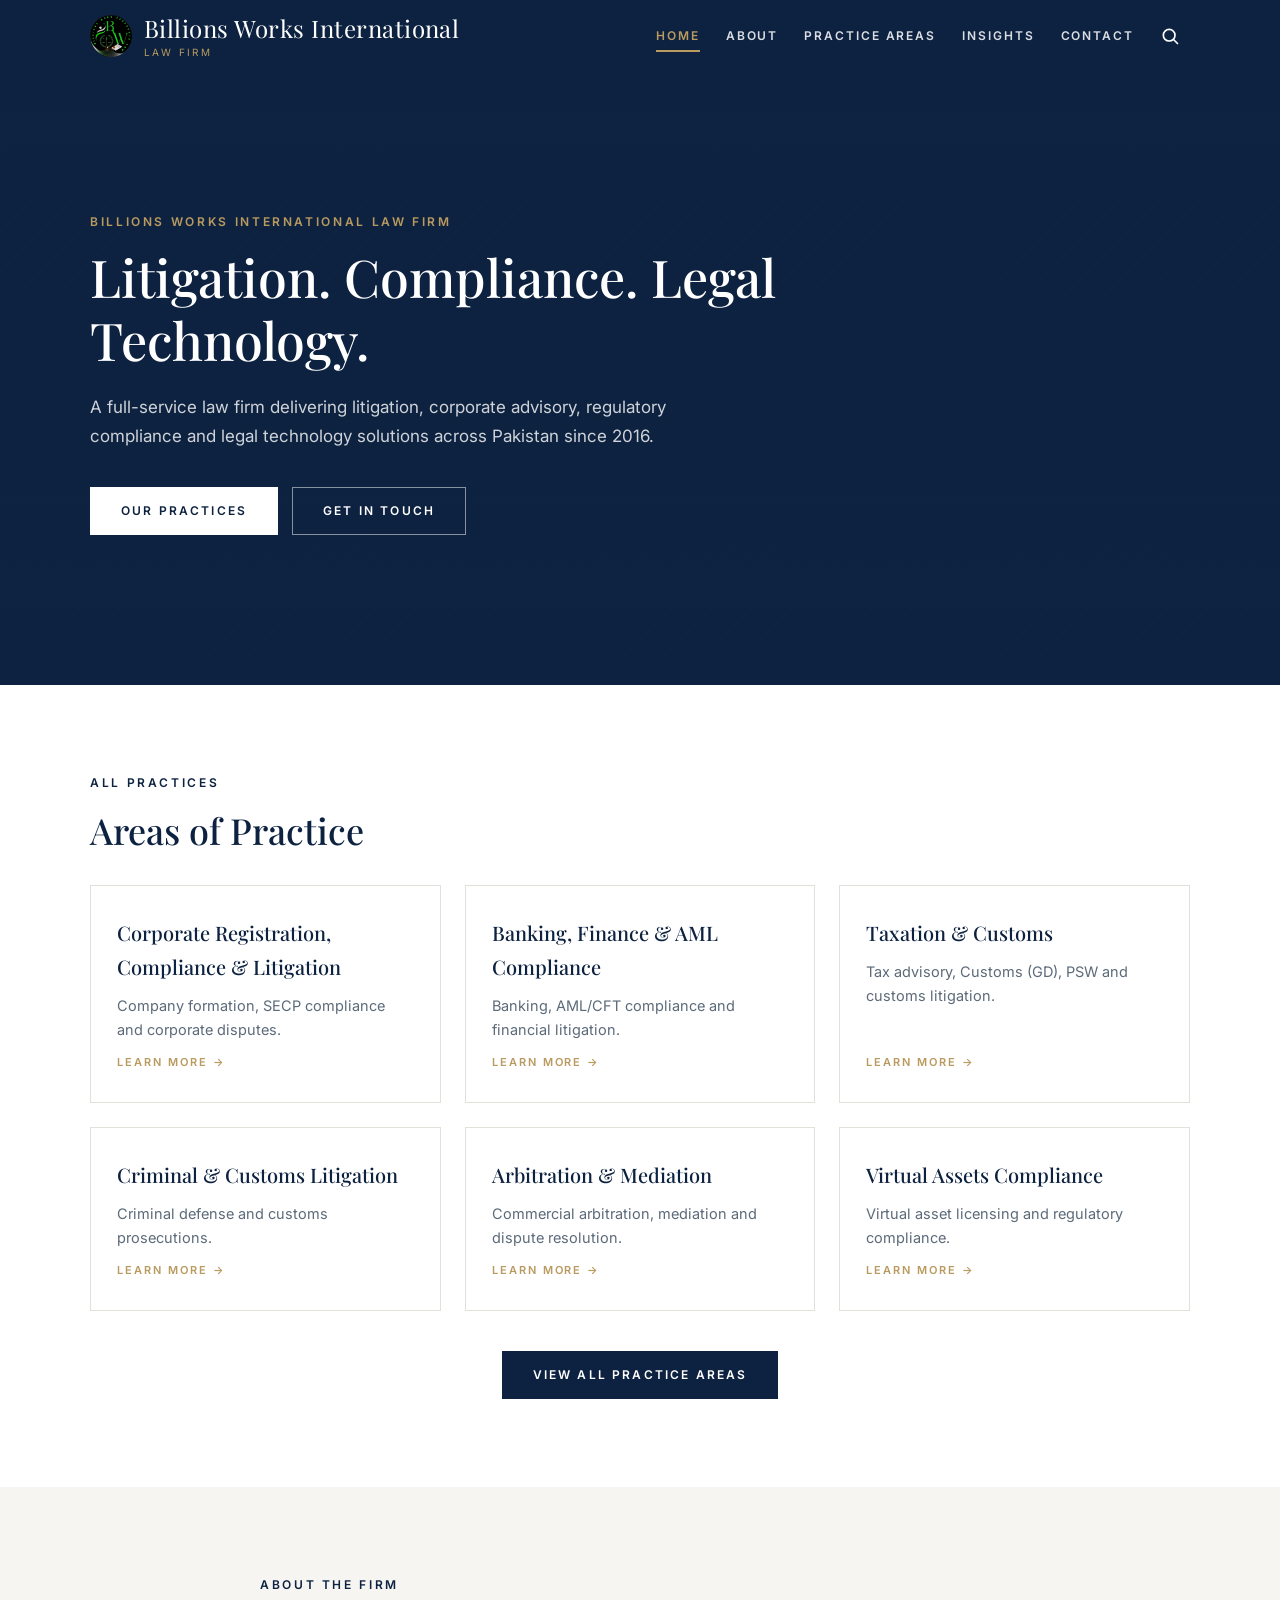
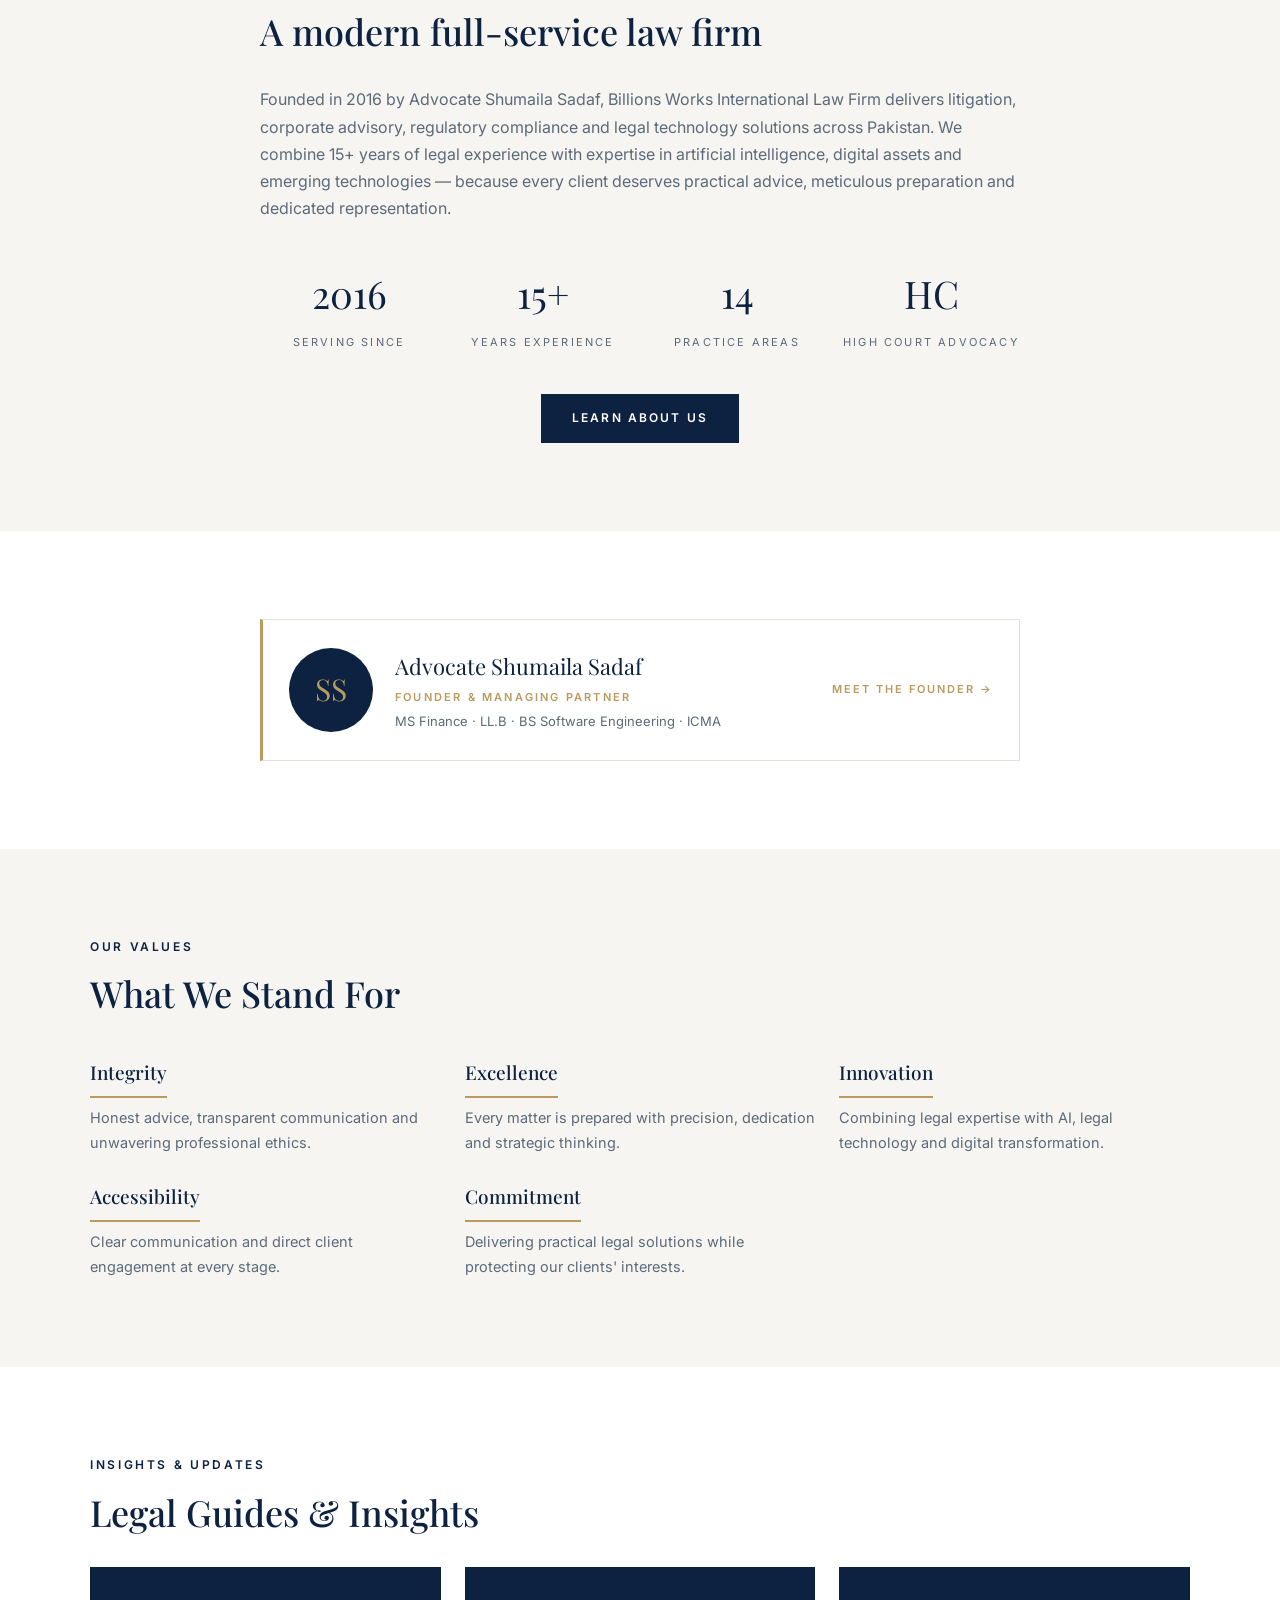
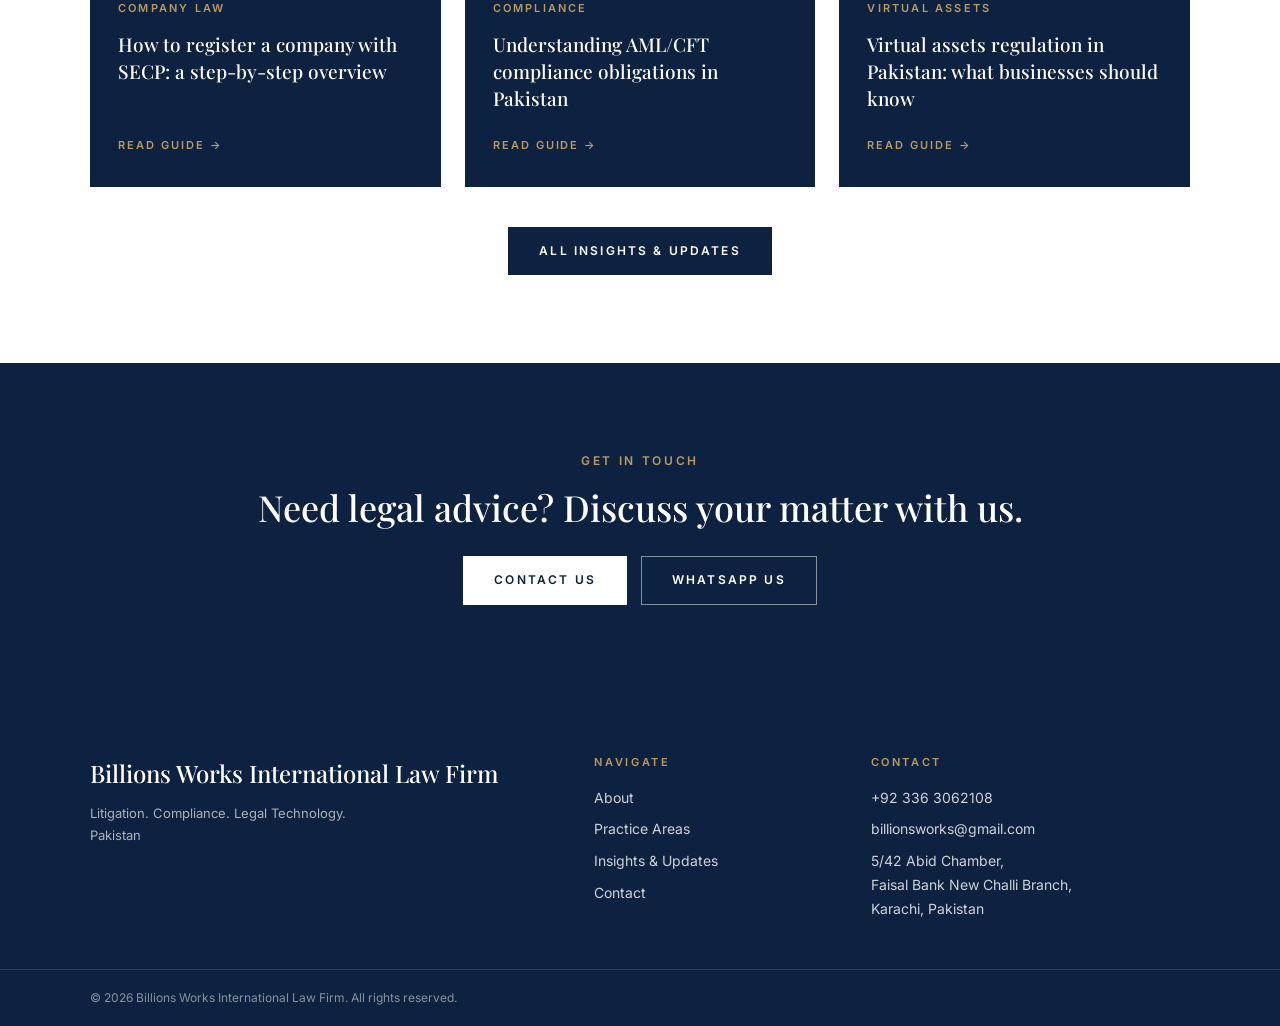
==== commit 8e1da42d: "Add real contact details: email, phone, WhatsApp and office address - billionsworks@gmail.com replac" ====
--- a/index.html
+++ b/index.html
@@ -13,7 +13,9 @@
   <link href="https://fonts.googleapis.com/css2?family=Playfair+Display:ital,wght@0,400;0,500;0,600;1,400&family=Inter:wght@300;400;500;600&display=swap" rel="stylesheet">
 
   <link rel="stylesheet" href="style.css">
-  <link rel="icon" type="image/jpeg" href="images/billion_works_logo.jpeg">
+  <link rel="icon" type="image/png" sizes="32x32" href="images/favicon-32.png">
+  <link rel="icon" type="image/png" sizes="192x192" href="images/favicon-192.png">
+  <link rel="apple-touch-icon" href="images/favicon-circle.png">
   <!-- SEO: canonical + social sharing cards -->
   <link rel="canonical" href="https://taimoor-kamran.github.io/advocate-website/">
   <meta property="og:type" content="website">
@@ -21,16 +23,14 @@
   <meta property="og:title" content="Billions Works International Law Firm — Litigation, Compliance &amp; Legal Technology | Pakistan">
   <meta property="og:description" content="Billions Works International Law Firm is a full-service law firm in Pakistan delivering litigation, corporate advisory, regulatory compliance and legal technology solutions since 2016. Corporate, banking &amp; AML, taxation &amp; customs, arbitration, virtual assets and more.">
   <meta property="og:url" content="https://taimoor-kamran.github.io/advocate-website/">
-  <meta property="og:image" content="https://taimoor-kamran.github.io/advocate-website/images/billion_works_logo.jpeg">
+  <meta property="og:image" content="https://taimoor-kamran.github.io/advocate-website/images/favicon-circle.png">
   <meta property="og:image:alt" content="Billions Works International Law Firm logo">
   <meta name="twitter:card" content="summary">
   <meta name="twitter:title" content="Billions Works International Law Firm — Litigation, Compliance &amp; Legal Technology | Pakistan">
   <meta name="twitter:description" content="Billions Works International Law Firm is a full-service law firm in Pakistan delivering litigation, corporate advisory, regulatory compliance and legal technology solutions since 2016. Corporate, banking &amp; AML, taxation &amp; customs, arbitration, virtual assets and more.">
-  <meta name="twitter:image" content="https://taimoor-kamran.github.io/advocate-website/images/billion_works_logo.jpeg">
+  <meta name="twitter:image" content="https://taimoor-kamran.github.io/advocate-website/images/favicon-circle.png">
 
   <!-- Structured data for search engines -->
-  <!-- TODO(CONTACT-INFO): replace the placeholder telephone and streetAddress
-       below with the firm's real phone number and office address -->
   <script type="application/ld+json">
   {
     "@context": "https://schema.org",
@@ -38,8 +38,8 @@
     "name": "Billions Works International Law Firm",
     "description": "Full-service law firm in Pakistan delivering litigation, corporate advisory, regulatory compliance and legal technology solutions since 2016.",
     "url": "https://taimoor-kamran.github.io/advocate-website/",
-    "logo": "https://taimoor-kamran.github.io/advocate-website/images/billion_works_logo.jpeg",
-    "image": "https://taimoor-kamran.github.io/advocate-website/images/billion_works_logo.jpeg",
+    "logo": "https://taimoor-kamran.github.io/advocate-website/images/favicon-circle.png",
+    "image": "https://taimoor-kamran.github.io/advocate-website/images/favicon-circle.png",
     "foundingDate": "2016",
     "founder": {
       "@type": "Person",
@@ -50,11 +50,11 @@
       "@type": "Country",
       "name": "Pakistan"
     },
-    "telephone": "+92 21 0000 0000",
-    "email": "info@billionsworks.pk",
+    "telephone": "+92 336 3062108",
+    "email": "billionsworks@gmail.com",
     "address": {
       "@type": "PostalAddress",
-      "streetAddress": "Suite 000, 1st Floor, Example Chambers, Shahrah-e-Faisal",
+      "streetAddress": "5/42 Abid Chamber, Faisal Bank New Challi Branch",
       "addressLocality": "Karachi",
       "addressCountry": "PK"
     }
@@ -166,11 +166,9 @@
     </div>
 
     <!-- EDIT: contact details shown at the bottom of the menu -->
-    <!-- TODO(CONTACT-INFO): replace placeholder phone number and email
-         (tel: link + display text, mailto: link + display text) -->
     <div class="menu-footer">
-      <a href="tel:+922100000000">+92 21 0000 0000</a>
-      <a href="mailto:info@billionsworks.pk">info@billionsworks.pk</a>
+      <a href="tel:+923363062108">+92 336 3062108</a>
+      <a href="mailto:billionsworks@gmail.com">billionsworks@gmail.com</a>
     </div>
   </nav>
 
@@ -379,9 +377,7 @@
       <h2 class="section-title-light fade-in">Need legal advice? Discuss your matter with us.</h2>
       <div class="cta-actions fade-in">
         <a href="contact.html" class="btn btn-light">Contact Us</a>
-        <!-- TODO(CONTACT-INFO): replace 92XXXXXXXXXX with the firm's real WhatsApp
-             number in international format, digits only (e.g. 923001234567) -->
-        <a href="https://wa.me/92XXXXXXXXXX" class="btn btn-outline-light" rel="noopener" target="_blank">WhatsApp Us</a>
+        <a href="https://wa.me/923363062108" class="btn btn-outline-light" rel="noopener" target="_blank">WhatsApp Us</a>
       </div>
     </div>
   </section>
@@ -410,13 +406,11 @@
 
       <!-- EDIT: contact details -->
       <div>
-      <!-- TODO(CONTACT-INFO): replace placeholder phone, email and office
-           address (Suite 000 / Example Chambers are not real) -->
         <p class="footer-heading">CONTACT</p>
         <ul class="footer-links">
-          <li><a href="tel:+922100000000">+92 21 0000 0000</a></li>
-          <li><a href="mailto:info@billionsworks.pk">info@billionsworks.pk</a></li>
-          <li>Suite 000, 1st Floor,<br>Example Chambers, Shahrah-e-Faisal,<br>Karachi, Pakistan</li>
+          <li><a href="tel:+923363062108">+92 336 3062108</a></li>
+          <li><a href="mailto:billionsworks@gmail.com">billionsworks@gmail.com</a></li>
+          <li>5/42 Abid Chamber,<br>Faisal Bank New Challi Branch,<br>Karachi, Pakistan</li>
         </ul>
       </div>
     </div>
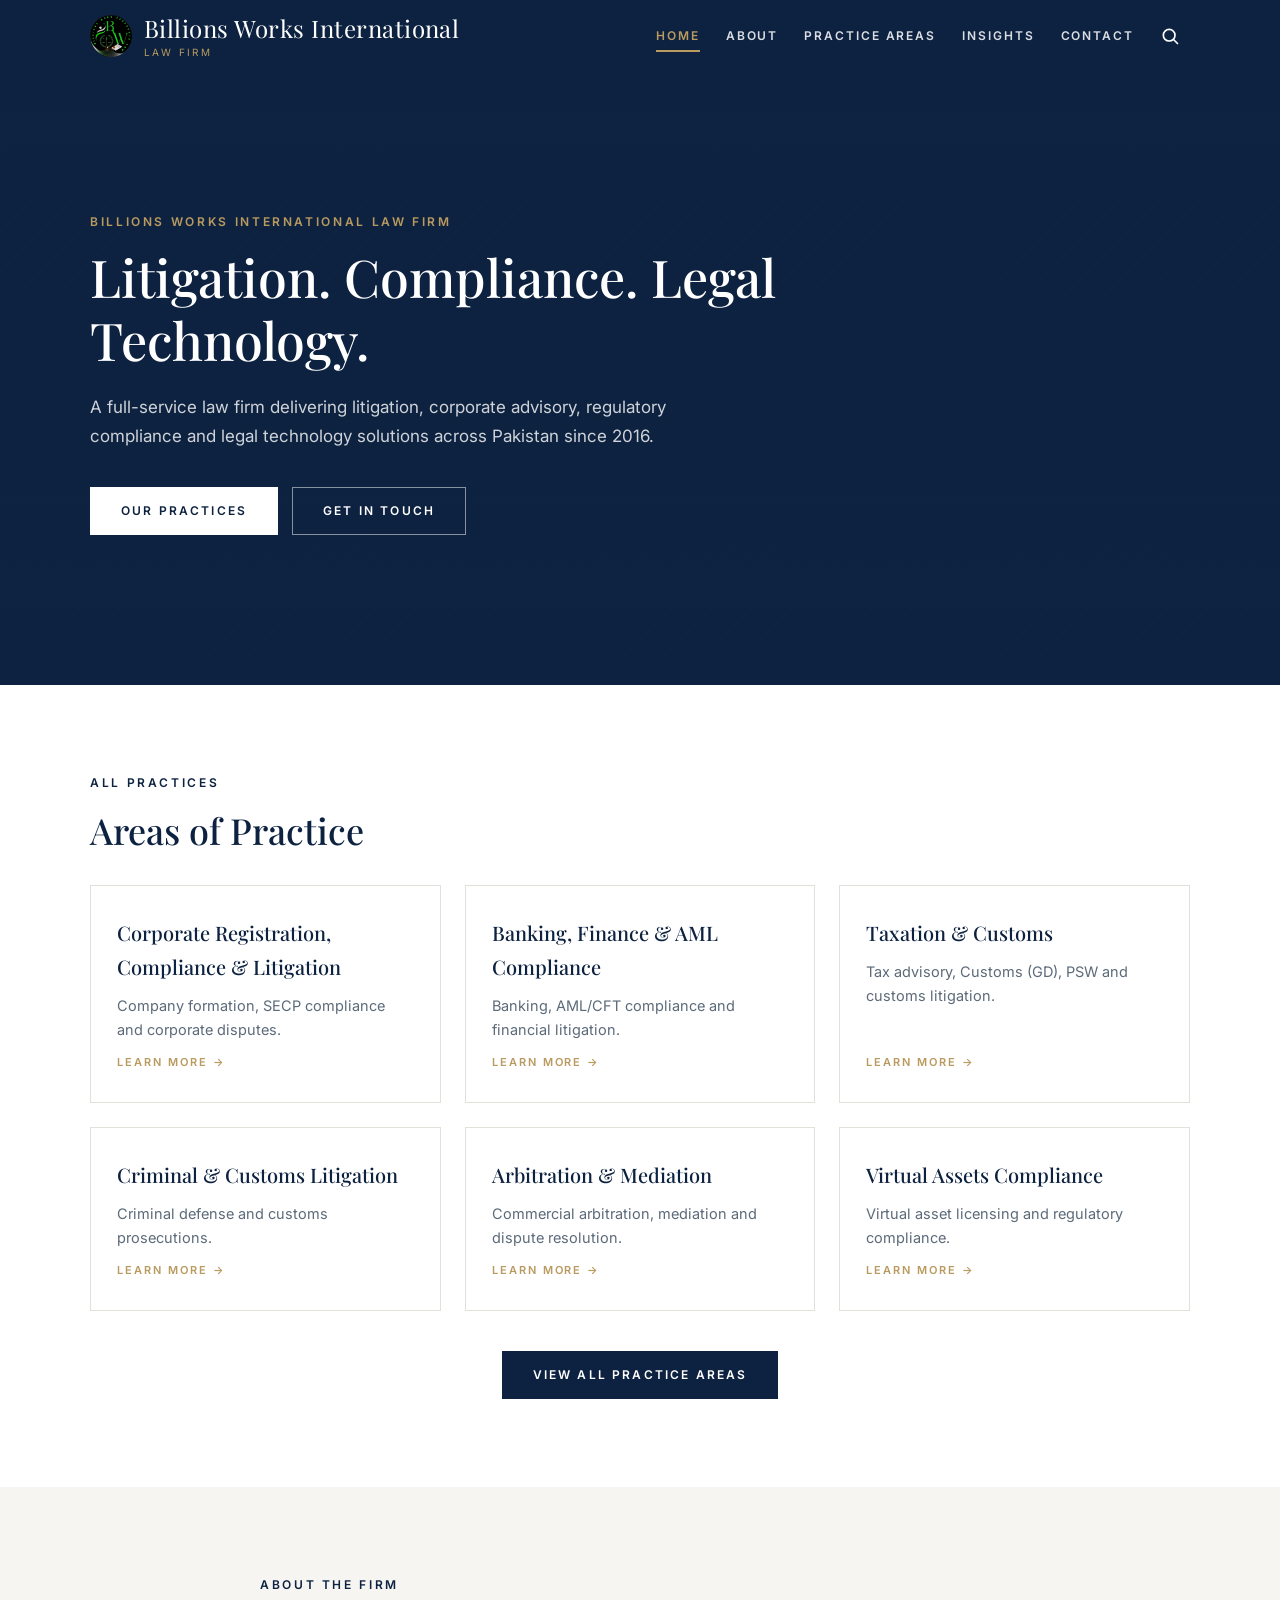
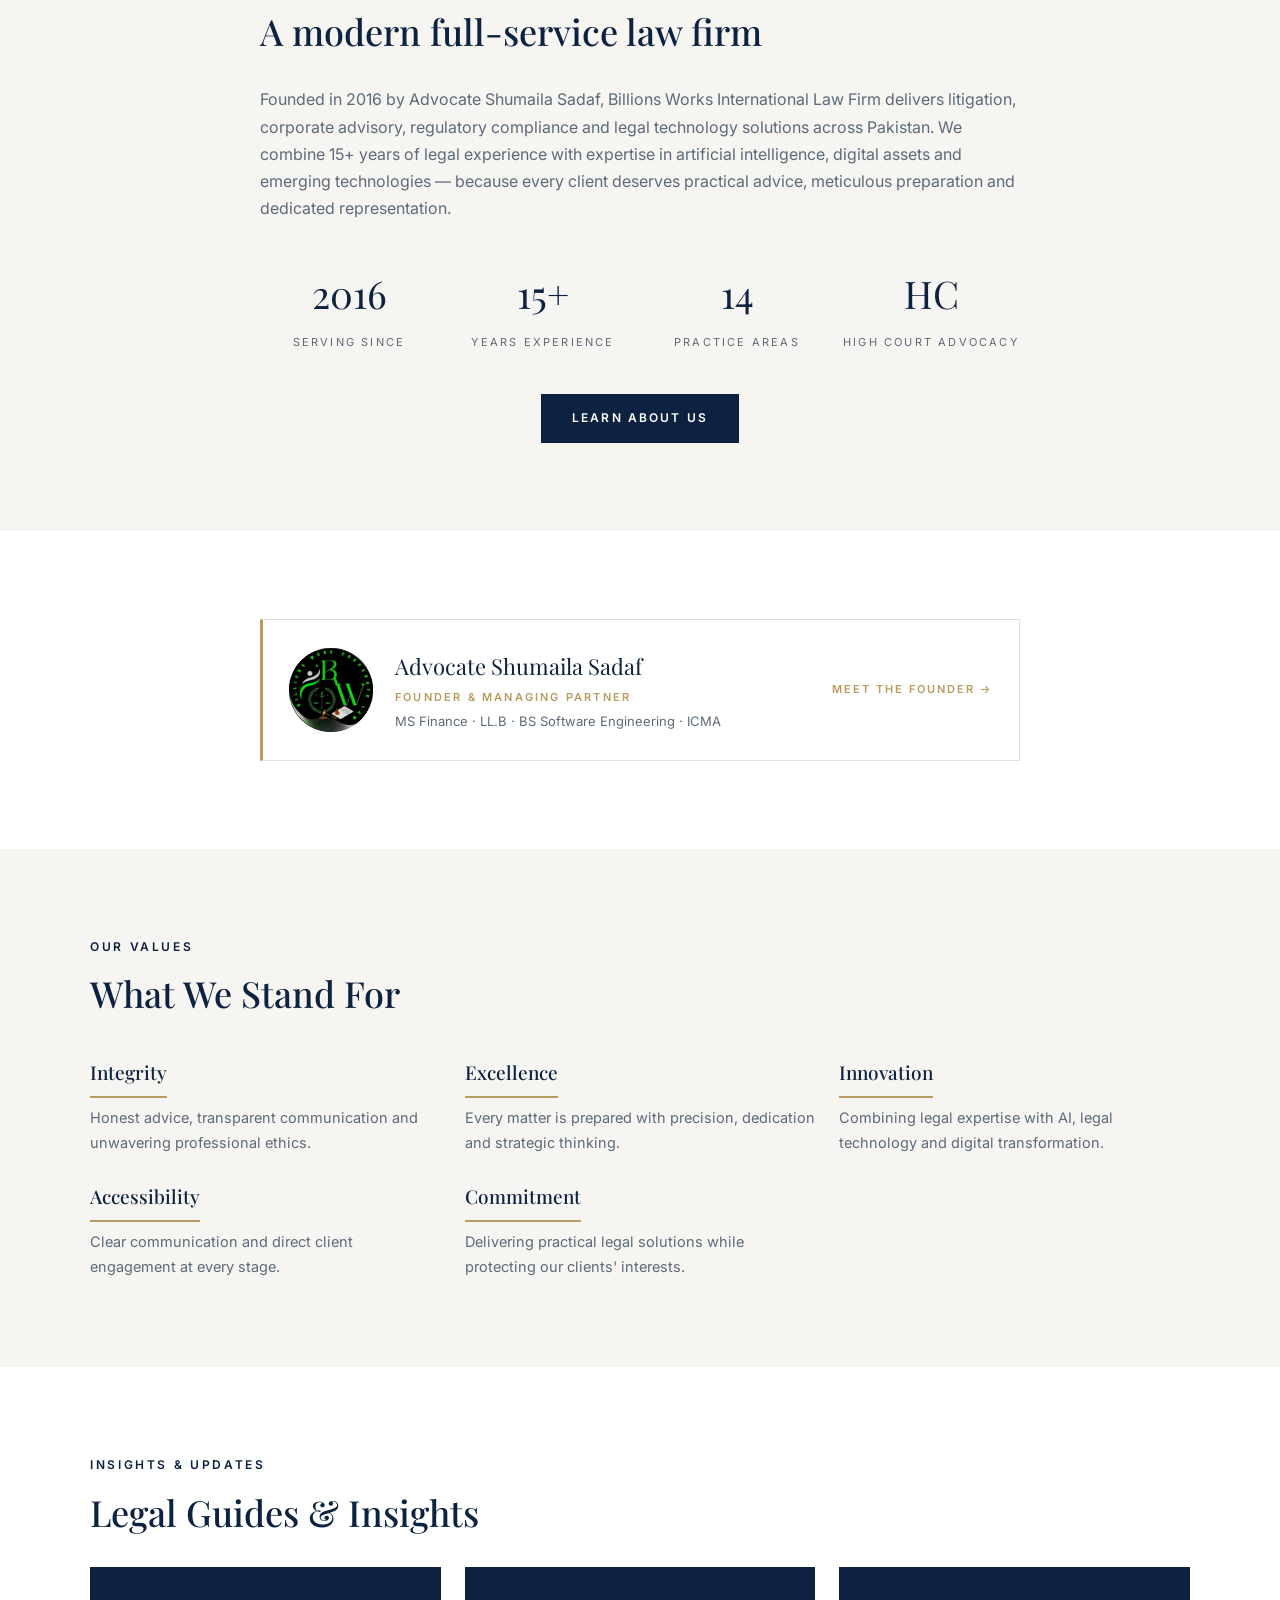
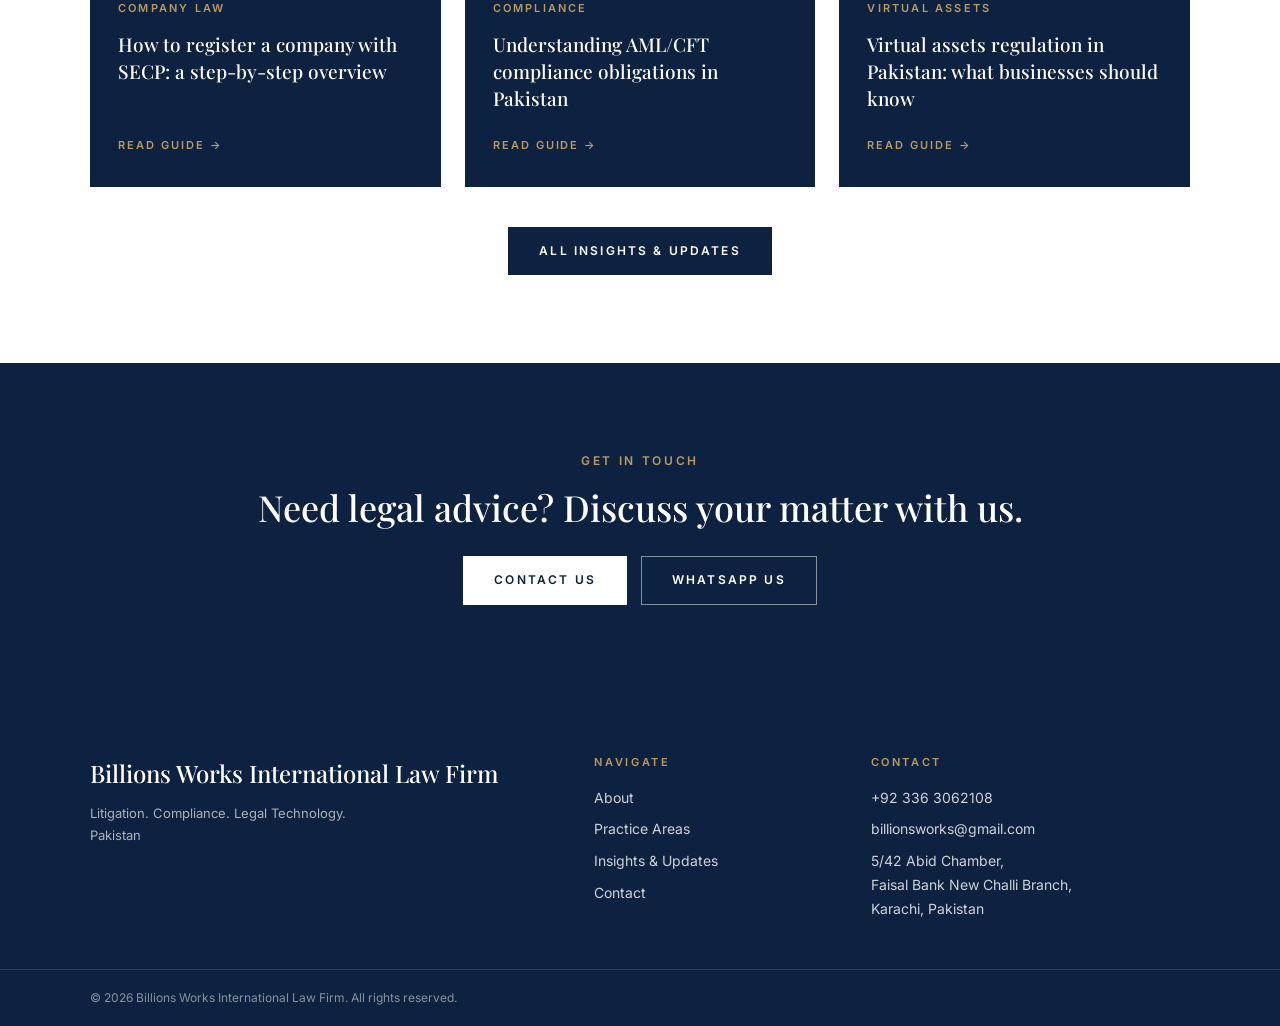
==== commit 5e36116b: "addded another commit" ====
--- a/index.html
+++ b/index.html
@@ -292,7 +292,7 @@
   <section class="section">
     <div class="container narrow">
       <a href="about.html" class="founder-strip fade-in">
-        <span class="founder-avatar" aria-hidden="true">SS</span>
+        <span class="founder-avatar" aria-hidden="true"><img src="./images/favicon-circle.png" alt=""></span>
         <span class="founder-strip-text">
           <span class="founder-strip-name">Advocate Shumaila Sadaf</span>
           <span class="founder-strip-role">Founder &amp; Managing Partner</span>
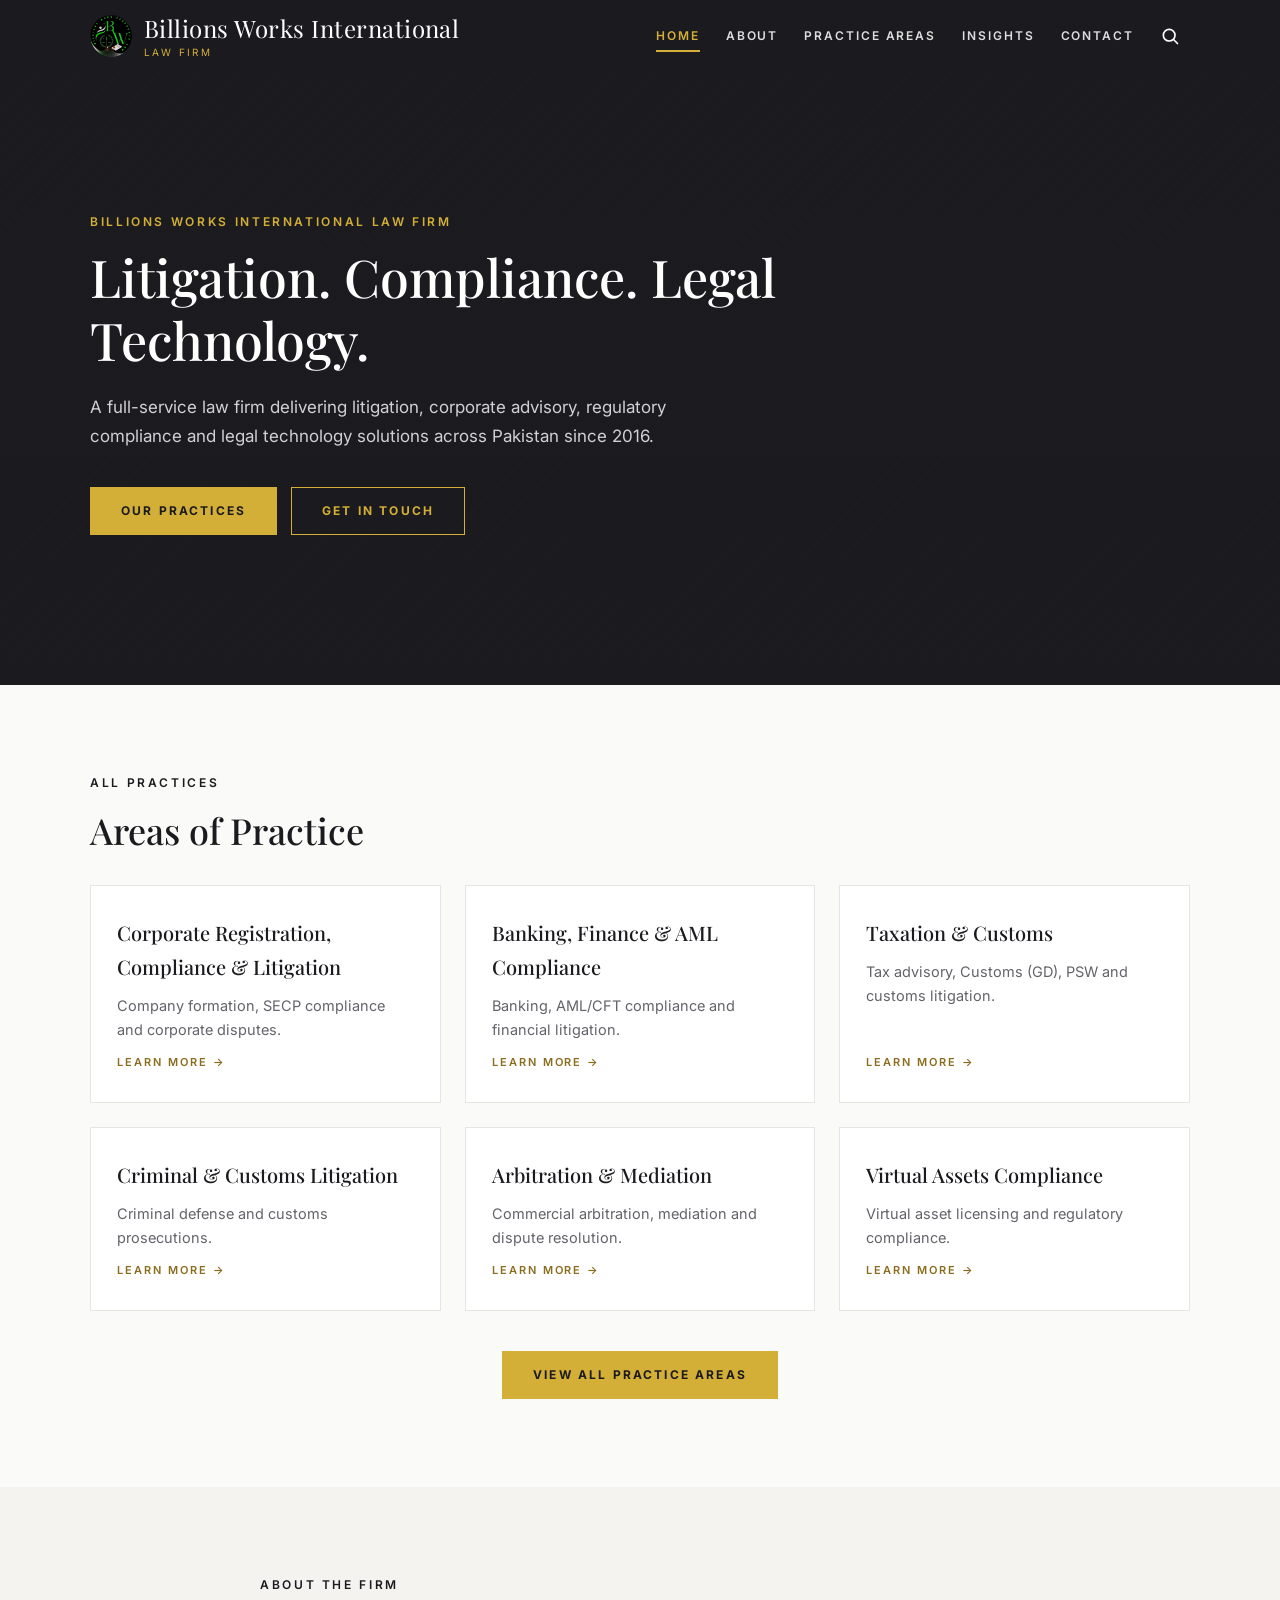
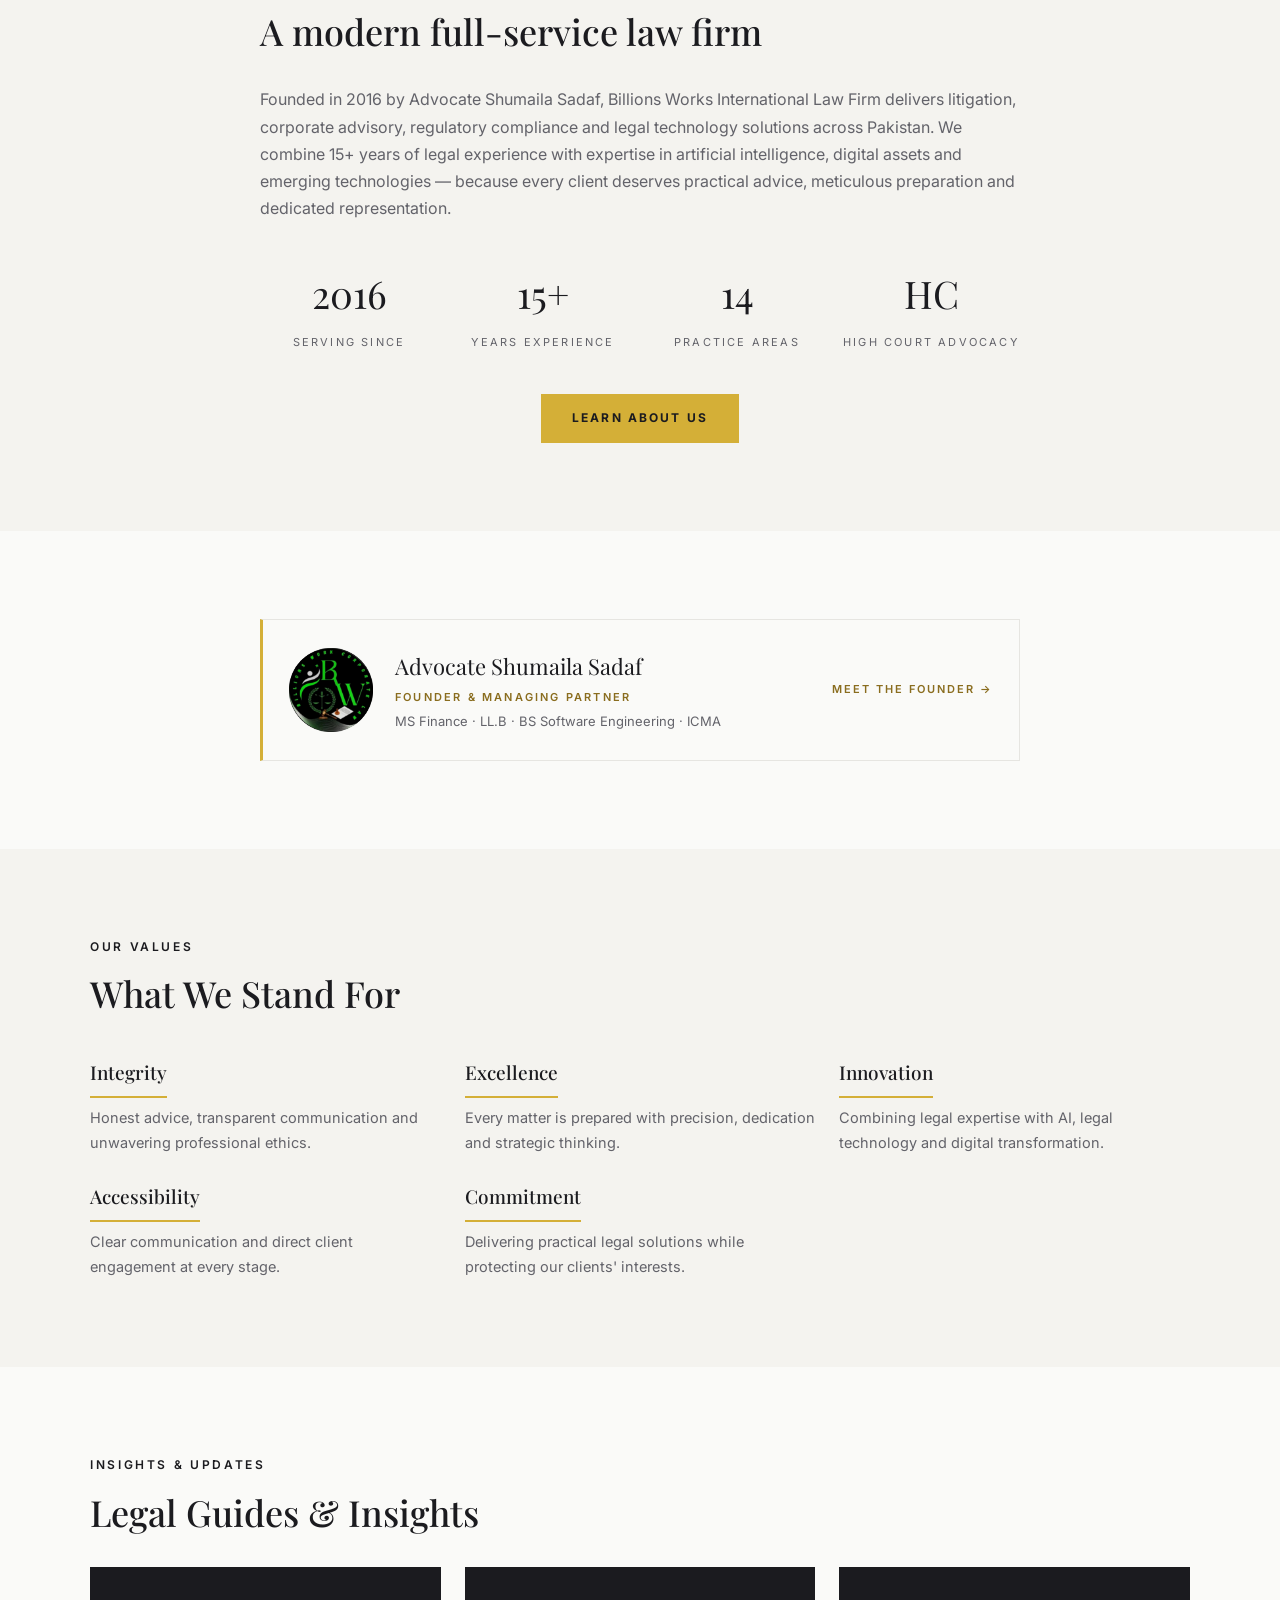
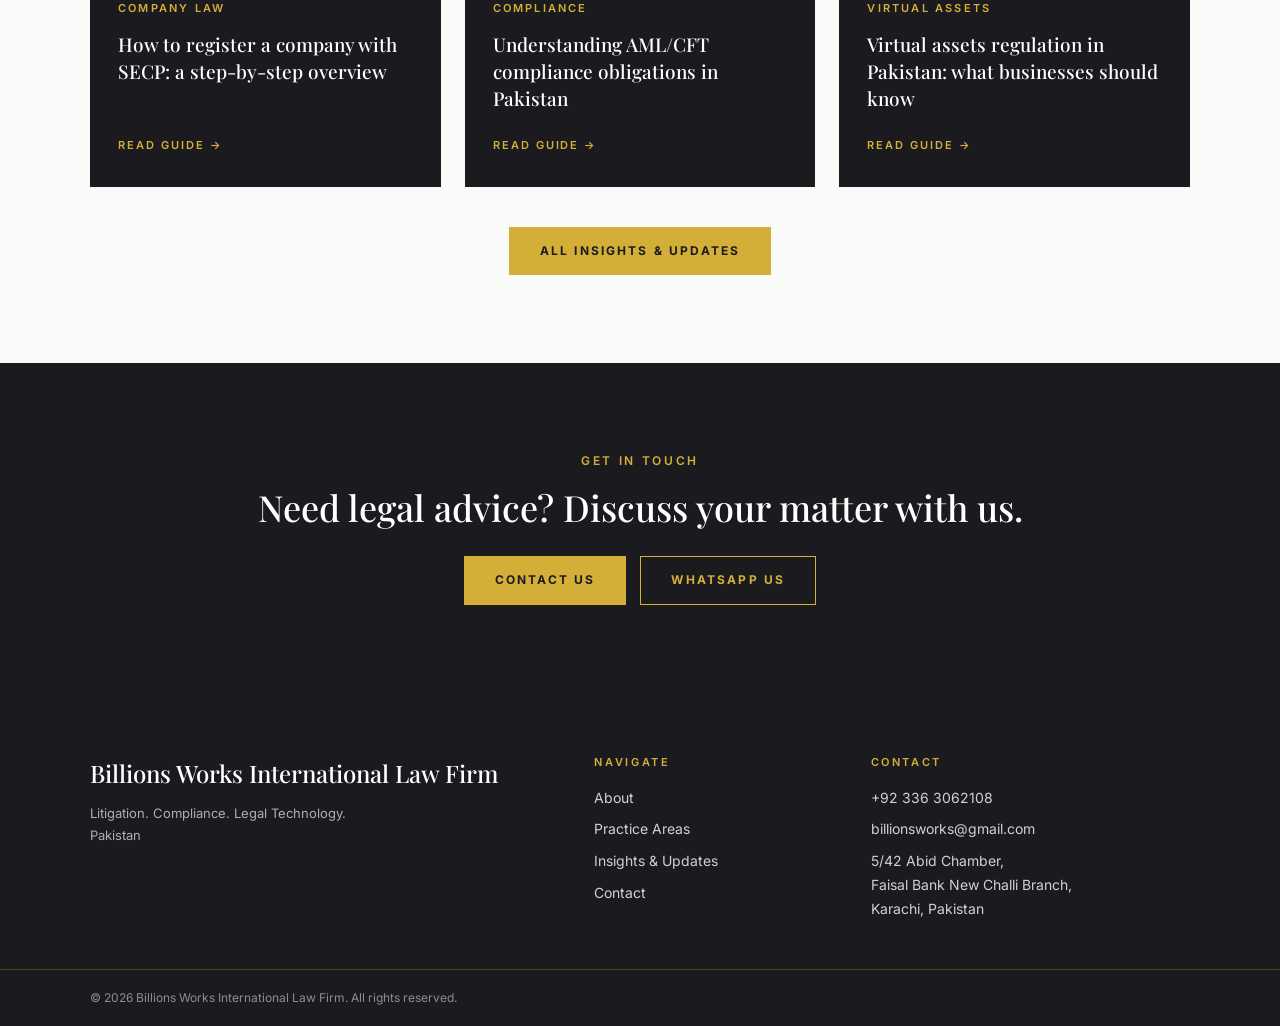
==== commit b2e20714: "Retheme site from navy & white to charcoal & gold - Refactor all colors into semantic :root variable" ====
--- a/index.html
+++ b/index.html
@@ -3,6 +3,7 @@
 <head>
   <meta charset="UTF-8">
   <meta name="viewport" content="width=device-width, initial-scale=1.0">
+  <meta name="theme-color" content="#1b1b1f">
   <!-- EDIT: page title (shown in the browser tab) -->
   <title>Billions Works International Law Firm — Litigation, Compliance &amp; Legal Technology | Pakistan</title>
   <meta name="description" content="Billions Works International Law Firm is a full-service law firm in Pakistan delivering litigation, corporate advisory, regulatory compliance and legal technology solutions since 2016. Corporate, banking &amp; AML, taxation &amp; customs, arbitration, virtual assets and more.">
--- a/style.css
+++ b/style.css
@@ -1,21 +1,27 @@
 /* ==========================================================================
    BILLIONS WORKS INTERNATIONAL LAW FIRM — shared stylesheet
-   Design: navy (#0d2240) + white, Playfair Display headings, Inter UI text.
-   Mobile-first: base styles are for phones; @media blocks scale up.
-
-   QUICK EDITS — the variables below control the whole site:
+   Design: charcoal (#1b1b1f) + gold (#d4af37), Playfair Display headings,
+   Inter UI text. Mobile-first: base styles are for phones; @media scale up.
+
+   QUICK EDITS — every color on the site comes from the variables below:
    ========================================================================== */
 
 :root {
-  --navy:        #0d2240;   /* primary brand color */
-  --navy-dark:   #081729;   /* darker navy (footer bottom, hovers) */
-  --navy-soft:   #16304f;   /* lighter navy (card hovers, submenu) */
-  --gold:        #b99a5f;   /* accent — links, underlines, hovers */
-  --white:       #ffffff;
-  --off-white:   #f6f5f2;   /* tinted section backgrounds */
-  --text:        #24303e;   /* body text on white */
-  --text-muted:  #5c6a79;   /* secondary text */
-  --line:        #e3e0da;   /* hairline borders */
+  --color-primary:      #1b1b1f;   /* charcoal — header, footer, dark bands, dark cards */
+  --color-primary-dark: #131316;   /* deeper charcoal — search bar, footer bottom */
+  --color-surface:      #26262c;   /* lighter charcoal — card/hover surfaces on dark */
+  --color-accent:       #d4af37;   /* gold — links, icons, labels, active states ON DARK */
+  --color-accent-deep:  #8a6d1f;   /* darker gold — accent TEXT on white (readable) */
+  --color-accent-soft:  rgba(184, 150, 58, 0.35);  /* #b8963a low opacity — subtle borders/dividers */
+  --color-white:        #ffffff;
+  --color-bg:           #fafaf8;   /* body background */
+  --color-bg-soft:      #f4f3ef;   /* tinted section backgrounds */
+  --color-text:         #222222;   /* body text on white */
+  --color-text-muted:   #63636a;   /* secondary text */
+  --color-border:       #e6e5e1;   /* hairline borders on light backgrounds */
+  --color-accent-hover: #bc982b;   /* darker gold — primary button hover */
+  --color-success:      #2e7d4f;   /* form success message */
+  --color-error:        #b0413e;   /* form error message */
 
   --font-serif:  'Playfair Display', Georgia, 'Times New Roman', serif;
   --font-sans:   'Inter', -apple-system, 'Segoe UI', Arial, sans-serif;
@@ -33,8 +39,8 @@
   font-family: var(--font-sans);
   font-size: 16px;
   line-height: 1.7;
-  color: var(--text);
-  background: var(--white);
+  color: var(--color-text);
+  background: var(--color-bg);
   -webkit-font-smoothing: antialiased;
 }
 
@@ -44,6 +50,15 @@
 button { font: inherit; color: inherit; background: none; border: none; cursor: pointer; }
 address { font-style: normal; }
 
+/* Keyboard focus — gold ring on any interactive element */
+a:focus-visible,
+button:focus-visible,
+input:focus-visible,
+textarea:focus-visible {
+  outline: 2px solid var(--color-accent);
+  outline-offset: 2px;
+}
+
 /* --------------------------- LAYOUT HELPERS ---------------------------- */
 
 .container {
@@ -56,8 +71,8 @@
 .container.narrow { max-width: 800px; }
 
 .section { padding: 64px 0; }
-.section-tint { background: var(--off-white); }
-.section-navy { background: var(--navy); color: var(--white); }
+.section-tint { background: var(--color-bg-soft); }
+.section-navy { background: var(--color-primary); color: var(--color-white); }
 
 /* Responsive card grid: 1 column on phones, 2 on tablets, 3 on desktop */
 .grid { display: grid; gap: 24px; }
@@ -76,23 +91,23 @@
   font-weight: 600;
   letter-spacing: 0.22em;
   text-transform: uppercase;
-  color: var(--gold);
+  color: var(--color-accent);
   margin-bottom: 14px;
 }
-.eyebrow-dark { color: var(--navy); }
-
-.section-title       { font-size: 30px; line-height: 1.25; color: var(--navy); margin-bottom: 32px; }
-.section-title-light { font-size: 30px; line-height: 1.25; color: var(--white); margin-bottom: 32px; }
+.eyebrow-dark { color: var(--color-primary); }
+
+.section-title       { font-size: 30px; line-height: 1.25; color: var(--color-primary); margin-bottom: 32px; }
+.section-title-light { font-size: 30px; line-height: 1.25; color: var(--color-white); margin-bottom: 32px; }
 
 .lead {
   font-family: var(--font-serif);
   font-size: 22px;
   line-height: 1.6;
-  color: var(--navy);
+  color: var(--color-primary);
   margin-bottom: 28px;
 }
 
-.prose p { margin-bottom: 18px; color: var(--text-muted); }
+.prose p { margin-bottom: 18px; color: var(--color-text-muted); }
 
 @media (min-width: 768px) {
   .section { padding: 88px 0; }
@@ -105,21 +120,34 @@
   display: inline-block;
   padding: 13px 30px;
   font-size: 12px;
-  font-weight: 600;
+  font-weight: 700;
   letter-spacing: 0.18em;
   text-transform: uppercase;
   border: 1px solid transparent;
   transition: background 0.25s, color 0.25s, border-color 0.25s;
 }
 
-.btn-navy { background: var(--navy); color: var(--white); }
-.btn-navy:hover { background: var(--gold); }
-
-.btn-light { background: var(--white); color: var(--navy); }
-.btn-light:hover { background: var(--gold); color: var(--white); }
-
-.btn-outline-light { border-color: rgba(255,255,255,0.5); color: var(--white); }
-.btn-outline-light:hover { border-color: var(--gold); color: var(--gold); }
+/* PRIMARY buttons — gold background, charcoal text.
+   (.btn-navy / .btn-light are legacy class names kept so the HTML
+    doesn't need to change; both are now the gold primary style.) */
+.btn-navy,
+.btn-light {
+  background: var(--color-accent);
+  color: var(--color-primary);
+}
+.btn-navy:hover,
+.btn-light:hover { background: var(--color-accent-hover); }
+
+/* SECONDARY buttons — transparent with gold border, fills gold on hover */
+.btn-outline-light {
+  border-color: var(--color-accent);
+  color: var(--color-accent);
+  background: transparent;
+}
+.btn-outline-light:hover {
+  background: var(--color-accent);
+  color: var(--color-primary);
+}
 
 /* ==========================================================================
    HEADER
@@ -129,8 +157,8 @@
   position: sticky;          /* stays visible while scrolling */
   top: 0;
   z-index: 100;
-  background: var(--navy);
-  color: var(--white);
+  background: var(--color-primary);
+  color: var(--color-white);
 }
 
 .header-inner {
@@ -162,7 +190,7 @@
   font-size: 10px;
   letter-spacing: 0.24em;
   text-transform: uppercase;
-  color: var(--gold);
+  color: var(--color-accent);
   margin-top: 3px;
 }
 @media (min-width: 768px) {
@@ -205,14 +233,14 @@
     right: 0;
     bottom: 0;
     height: 2px;
-    background: var(--gold);
+    background: var(--color-accent);
     transform: scaleX(0);
     transform-origin: left;
     transition: transform 0.25s ease;
   }
-  .desktop-nav a:hover { color: var(--white); }
+  .desktop-nav a:hover { color: var(--color-white); }
   .desktop-nav a:hover::after { transform: scaleX(1); }
-  .desktop-nav a.active { color: var(--gold); }
+  .desktop-nav a.active { color: var(--color-accent); }
   .desktop-nav a.active::after { transform: scaleX(1); }
 
   /* Hamburger not needed once the links are inline
@@ -221,12 +249,12 @@
 }
 .icon-btn {
   padding: 10px;
-  color: var(--white);
+  color: var(--color-white);
   display: grid;
   place-items: center;
   transition: color 0.2s;
 }
-.icon-btn:hover { color: var(--gold); }
+.icon-btn:hover { color: var(--color-accent); }
 
 /* ----------------------------- SEARCH BAR ------------------------------
    Hidden by default; script.js toggles .open on .search-bar. */
@@ -234,7 +262,7 @@
 .search-bar {
   max-height: 0;
   overflow: hidden;
-  background: var(--navy-dark);
+  background: var(--color-primary-dark);
   transition: max-height 0.35s ease;
 }
 .search-bar.open { max-height: 90px; }
@@ -253,17 +281,17 @@
   background: transparent;
   border: none;
   border-bottom: 1px solid rgba(255,255,255,0.3);
-  color: var(--white);
+  color: var(--color-white);
   font-family: var(--font-serif);
   font-size: 18px;
   padding: 6px 2px;
   outline: none;
 }
 .search-bar input::placeholder { color: rgba(255,255,255,0.45); }
-.search-bar input:focus { border-bottom-color: var(--gold); }
-
-.search-close { color: var(--white); font-size: 26px; line-height: 1; padding: 4px 8px; }
-.search-close:hover { color: var(--gold); }
+.search-bar input:focus { border-bottom-color: var(--color-accent); }
+
+.search-close { color: var(--color-white); font-size: 26px; line-height: 1; padding: 4px 8px; }
+.search-close:hover { color: var(--color-accent); }
 
 /* ==========================================================================
    SLIDE-IN MENU
@@ -276,7 +304,7 @@
   position: fixed;
   inset: 0;
   z-index: 190;
-  background: rgba(8, 23, 41, 0.6);
+  background: rgba(0, 0, 0, 0.62);
   opacity: 0;
   visibility: hidden;
   transition: opacity 0.35s;
@@ -290,8 +318,8 @@
   z-index: 200;
   height: 100dvh;
   width: min(360px, 88vw);   /* full-ish width on phones, 360px max */
-  background: var(--navy);
-  color: var(--white);
+  background: var(--color-primary);
+  color: var(--color-white);
   display: flex;
   flex-direction: column;
   transform: translateX(100%);            /* hidden off-screen */
@@ -305,11 +333,11 @@
   align-items: center;
   justify-content: space-between;
   padding: 22px 26px;
-  border-bottom: 1px solid rgba(255,255,255,0.12);
-}
-.menu-label { font-size: 11px; letter-spacing: 0.28em; color: var(--gold); }
-.menu-close { color: var(--white); }
-.menu-close:hover { color: var(--gold); }
+  border-bottom: 1px solid var(--color-accent-soft);
+}
+.menu-label { font-size: 11px; letter-spacing: 0.28em; color: var(--color-accent); }
+.menu-close { color: var(--color-white); }
+.menu-close:hover { color: var(--color-accent); }
 
 /* Panel slider: two panels side by side, shifted with .show-sub */
 .menu-panels {
@@ -349,7 +377,7 @@
   transition: color 0.2s, background 0.2s;
 }
 .menu-panel a:hover,
-.menu-panel button:hover { color: var(--gold); background: var(--navy-soft); }
+.menu-panel button:hover { color: var(--color-accent); background: var(--color-surface); }
 
 /* "< BACK" button + submenu heading */
 .submenu-back {
@@ -358,7 +386,7 @@
   font-size: 12px !important;
   letter-spacing: 0.2em;
   text-transform: uppercase;
-  color: var(--gold);
+  color: var(--color-accent);
 }
 .menu-sub-label {
   padding: 12px 26px 6px;
@@ -370,14 +398,14 @@
 /* Contact links pinned to the bottom of the menu */
 .menu-footer {
   padding: 20px 26px 28px;
-  border-top: 1px solid rgba(255,255,255,0.12);
+  border-top: 1px solid var(--color-accent-soft);
   display: flex;
   flex-direction: column;
   gap: 6px;
   font-size: 14px;
   color: rgba(255,255,255,0.75);
 }
-.menu-footer a:hover { color: var(--gold); }
+.menu-footer a:hover { color: var(--color-accent); }
 
 /* Prevent the page behind the menu from scrolling (set by script.js) */
 body.menu-open { overflow: hidden; }
@@ -388,11 +416,11 @@
 
 .hero {
   background:
-    linear-gradient(rgba(13, 34, 64, 0.92), rgba(13, 34, 64, 0.97)),
+    linear-gradient(rgba(27, 27, 31, 0.92), rgba(27, 27, 31, 0.97)),
     /* Subtle diagonal texture — replace with a photo if you like:
        url('images/hero.jpg') center/cover */
-    repeating-linear-gradient(135deg, #10294d 0 2px, var(--navy) 2px 14px);
-  color: var(--white);
+    repeating-linear-gradient(135deg, var(--color-surface) 0 2px, var(--color-primary) 2px 14px);
+  color: var(--color-white);
   padding: 90px 0 100px;
   text-align: left;
 }
@@ -433,12 +461,12 @@
   display: block;
   font-family: var(--font-serif);
   font-size: 38px;
-  color: var(--navy);
+  color: var(--color-primary);
 }
 .stats-row .stat-label {
   font-size: 11px;
   letter-spacing: 0.2em;
-  color: var(--text-muted);
+  color: var(--color-text-muted);
 }
 
 /* Founder highlight strip */
@@ -448,21 +476,21 @@
   gap: 22px;
   flex-wrap: wrap;
   padding: 28px 26px;
-  border: 1px solid var(--line);
-  border-left: 3px solid var(--gold);
+  border: 1px solid var(--color-border);
+  border-left: 3px solid var(--color-accent);
   transition: border-color 0.25s, box-shadow 0.25s, transform 0.25s;
 }
 .founder-strip:hover {
-  border-left-color: var(--navy);
-  box-shadow: 0 12px 26px rgba(13, 34, 64, 0.08);
+  border-left-color: var(--color-primary);
+  box-shadow: 0 12px 26px rgba(0, 0, 0, 0.10);
   transform: translateY(-3px);
 }
 .founder-avatar {
   width: 84px;
   height: 84px;
   border-radius: 50%;
-  background: var(--navy);
-  color: var(--gold);
+  background: var(--color-primary);
+  color: var(--color-accent);
   display: grid;
   place-items: center;
   font-family: var(--font-serif);
@@ -470,27 +498,27 @@
   flex-shrink: 0;
 }
 .founder-strip-text { display: flex; flex-direction: column; gap: 3px; flex: 1; min-width: 220px; }
-.founder-strip-name { font-family: var(--font-serif); font-size: 22px; color: var(--navy); }
+.founder-strip-name { font-family: var(--font-serif); font-size: 22px; color: var(--color-primary); }
 .founder-strip-role {
   font-size: 11px;
   font-weight: 600;
   letter-spacing: 0.2em;
   text-transform: uppercase;
-  color: var(--gold);
-}
-.founder-strip-quals { font-size: 13px; color: var(--text-muted); }
-
-/* Full-width navy CTA band */
+  color: var(--color-accent-deep);   /* dark gold — sits on a white strip */
+}
+.founder-strip-quals { font-size: 13px; color: var(--color-text-muted); }
+
+/* Full-width charcoal CTA band */
 .cta-band { text-align: center; }
 .cta-band .section-title-light { margin-bottom: 26px; }
 .cta-actions { display: flex; justify-content: center; flex-wrap: wrap; gap: 14px; }
 
 /* --------------------------- PAGE BANNER -------------------------------
-   Slim navy banner used at the top of inner pages. */
+   Slim charcoal banner used at the top of inner pages. */
 
 .page-banner {
-  background: var(--navy);
-  color: var(--white);
+  background: var(--color-primary);
+  color: var(--color-white);
   padding: 56px 0 64px;
 }
 .page-banner h1 { font-size: 32px; }
@@ -509,58 +537,63 @@
   flex-direction: column;
   gap: 10px;
   padding: 30px 26px;
-  border: 1px solid var(--line);
-  background: var(--white);
+  border: 1px solid var(--color-border);
+  background: var(--color-white);
   transition: border-color 0.25s, transform 0.25s, box-shadow 0.25s;
 }
 .practice-card:hover {
-  border-color: var(--gold);
+  border-color: var(--color-accent);
   transform: translateY(-4px);
-  box-shadow: 0 14px 30px rgba(13, 34, 64, 0.08);
-}
-.practice-card h3 { font-size: 20px; color: var(--navy); }
-.practice-card p  { font-size: 14.5px; color: var(--text-muted); flex: 1; }
-
-/* Gold "Learn more →" link inside cards */
+  box-shadow: 0 14px 30px rgba(0, 0, 0, 0.10);
+}
+.practice-card h3 { font-size: 20px; color: var(--color-primary); }
+.practice-card p  { font-size: 14.5px; color: var(--color-text-muted); flex: 1; }
+
+/* Gold "Learn more →" link inside cards.
+   On white cards the darker gold keeps the label readable;
+   inside dark news cards it switches to bright gold (below). */
 .card-link {
   font-size: 11px;
   font-weight: 600;
   letter-spacing: 0.18em;
   text-transform: uppercase;
-  color: var(--gold);
-}
-
-/* News cards (dark navy with date + headline) */
+  color: var(--color-accent-deep);
+}
+.news-card .card-link { color: var(--color-accent); }
+
+/* News cards (dark charcoal with date + headline) */
 .news-card {
   display: flex;
   flex-direction: column;
   gap: 14px;
   padding: 32px 28px;
-  background: var(--navy);
-  color: var(--white);
+  background: var(--color-primary);
+  color: var(--color-white);
   min-height: 220px;
   transition: background 0.25s, transform 0.25s;
 }
-.news-card:hover { background: var(--navy-soft); transform: translateY(-4px); }
+.news-card:hover { background: var(--color-surface); transform: translateY(-4px); }
 .news-card h3 { font-size: 19px; line-height: 1.4; flex: 1; }
 .news-date {
   font-size: 11px;
   font-weight: 600;
   letter-spacing: 0.2em;
-  color: var(--gold);
-}
+  color: var(--color-accent);
+}
+/* Insight articles sit on a white page — use the readable dark gold there */
+.insight-article .news-date { color: var(--color-accent-deep); }
 
 /* ==========================================================================
    ABOUT PAGE
    ========================================================================== */
 
-/* Experience statistics on navy band */
+/* Experience statistics on charcoal band */
 .stats-grid { text-align: center; margin-top: 8px; }
 .stat-number {
   display: block;
   font-family: var(--font-serif);
   font-size: 48px;
-  color: var(--gold);
+  color: var(--color-accent);
 }
 .stat-label {
   font-size: 11px;
@@ -570,9 +603,9 @@
 
 /* Founder profile card */
 .founder-card {
-  border: 1px solid var(--line);
-  border-left: 3px solid var(--gold);
-  background: var(--off-white);
+  border: 1px solid var(--color-border);
+  border-left: 3px solid var(--color-accent);
+  background: var(--color-bg-soft);
   padding: 30px 28px;
 }
 .founder-quals {
@@ -580,36 +613,36 @@
   font-weight: 600;
   letter-spacing: 0.14em;
   text-transform: uppercase;
-  color: var(--navy);
+  color: var(--color-primary);
   margin-bottom: 18px;
   padding-bottom: 14px;
-  border-bottom: 1px solid var(--line);
+  border-bottom: 1px solid var(--color-border);
 }
 .founder-list { display: flex; flex-direction: column; gap: 10px; }
 .founder-list li {
   position: relative;
   padding-left: 22px;
   font-size: 15px;
-  color: var(--text-muted);
+  color: var(--color-text-muted);
 }
 .founder-list li::before {
   content: "—";
   position: absolute;
   left: 0;
-  color: var(--gold);
+  color: var(--color-accent);
 }
 
 /* Values (mission section) */
 .values-grid { margin-top: 40px; }
 .value-item h3 {
   font-size: 19px;
-  color: var(--navy);
+  color: var(--color-primary);
   margin-bottom: 8px;
   padding-bottom: 8px;
-  border-bottom: 2px solid var(--gold);
+  border-bottom: 2px solid var(--color-accent);
   display: inline-block;
 }
-.value-item p { font-size: 14.5px; color: var(--text-muted); }
+.value-item p { font-size: 14.5px; color: var(--color-text-muted); }
 
 /* ==========================================================================
    PRACTICE AREAS PAGE — dropdown filter + list
@@ -624,15 +657,15 @@
   align-items: center;
   justify-content: space-between;
   padding: 14px 18px;
-  border: 1px solid var(--navy);
-  color: var(--navy);
+  border: 1px solid var(--color-primary);
+  color: var(--color-primary);
   font-size: 12px;
   font-weight: 600;
   letter-spacing: 0.2em;
   transition: background 0.2s, color 0.2s;
 }
 .filter-toggle:hover,
-.filter-toggle[aria-expanded="true"] { background: var(--navy); color: var(--white); }
+.filter-toggle[aria-expanded="true"] { background: var(--color-primary); color: var(--color-white); }
 .filter-toggle svg { transition: transform 0.25s; }
 .filter-toggle[aria-expanded="true"] svg { transform: rotate(180deg); }
 
@@ -643,8 +676,8 @@
   left: 0;
   right: 0;
   z-index: 50;
-  background: var(--navy);
-  border: 1px solid var(--navy);
+  background: var(--color-primary);
+  border: 1px solid var(--color-primary);
   display: none;
 }
 .filter-dropdown.open { display: block; }
@@ -659,8 +692,8 @@
   letter-spacing: 0.2em;
   transition: background 0.15s, color 0.15s;
 }
-.filter-dropdown button:hover  { background: var(--navy-soft); color: var(--white); }
-.filter-dropdown button.active { color: var(--gold); }
+.filter-dropdown button:hover  { background: var(--color-surface); color: var(--color-white); }
+.filter-dropdown button.active { color: var(--color-accent); }
 
 /* Practice list: single column on phones, two columns from tablet up */
 .practice-list { display: grid; gap: 20px; }
@@ -671,30 +704,30 @@
   flex-direction: column;
   gap: 8px;
   padding: 26px 24px;
-  border: 1px solid var(--line);
-  border-left: 3px solid var(--navy);
+  border: 1px solid var(--color-border);
+  border-left: 3px solid var(--color-primary);
   transition: border-color 0.25s, box-shadow 0.25s, transform 0.25s;
 }
 .practice-item:hover {
-  border-left-color: var(--gold);
-  box-shadow: 0 12px 26px rgba(13, 34, 64, 0.08);
+  border-left-color: var(--color-accent);
+  box-shadow: 0 12px 26px rgba(0, 0, 0, 0.10);
   transform: translateY(-3px);
 }
-.practice-item h3 { font-size: 20px; color: var(--navy); }
-.practice-item p  { font-size: 14.5px; color: var(--text-muted); flex: 1; }
+.practice-item h3 { font-size: 20px; color: var(--color-primary); }
+.practice-item p  { font-size: 14.5px; color: var(--color-text-muted); flex: 1; }
 
 /* Hidden when filtered out (set by script.js) */
 .practice-item.hidden { display: none; }
 
-.filter-empty { color: var(--text-muted); padding: 20px 0; }
+.filter-empty { color: var(--color-text-muted); padding: 20px 0; }
 
 /* Sticky quick-nav chip bar (below the sticky header) */
 .quick-nav {
   position: sticky;
   top: var(--header-h);
   z-index: 90;
-  background: var(--white);
-  border-bottom: 1px solid var(--line);
+  background: var(--color-white);
+  border-bottom: 1px solid var(--color-border);
   padding: 12px 0;
 }
 .quick-nav-inner {
@@ -708,31 +741,31 @@
 .quick-nav a {
   white-space: nowrap;
   padding: 7px 14px;
-  border: 1px solid var(--line);
+  border: 1px solid var(--color-border);
   font-size: 11px;
   font-weight: 600;
   letter-spacing: 0.08em;
   text-transform: uppercase;
-  color: var(--navy);
+  color: var(--color-primary);
   transition: border-color 0.2s, color 0.2s, background 0.2s;
 }
-.quick-nav a:hover { border-color: var(--gold); color: var(--gold); }
+.quick-nav a:hover { border-color: var(--color-accent); color: var(--color-accent-deep); }
 
 /* Expanded practice sections */
 .practice-detail {
   padding: 36px 0 30px;
-  border-top: 1px solid var(--line);
+  border-top: 1px solid var(--color-border);
   /* keep anchor targets clear of the sticky header + quick-nav */
   scroll-margin-top: calc(var(--header-h) + 66px);
 }
 .practice-detail:first-of-type { border-top: none; }
 .practice-detail h3 {
   font-size: 24px;
-  color: var(--navy);
+  color: var(--color-primary);
   margin-bottom: 12px;
 }
 .practice-detail > p {
-  color: var(--text-muted);
+  color: var(--color-text-muted);
   max-width: 820px;
   margin-bottom: 18px;
 }
@@ -746,21 +779,21 @@
   position: relative;
   padding-left: 22px;
   font-size: 14.5px;
-  color: var(--text);
+  color: var(--color-text);
 }
 .detail-list li::before {
   content: "—";
   position: absolute;
   left: 0;
-  color: var(--gold);
+  color: var(--color-accent);
 }
 
 /* Industries / regions tag lists */
 .tag-list { display: flex; flex-wrap: wrap; gap: 12px; }
 .tag-list li {
   padding: 10px 20px;
-  border: 1px solid var(--navy);
-  color: var(--navy);
+  border: 1px solid var(--color-primary);
+  color: var(--color-primary);
   font-size: 13px;
   letter-spacing: 0.06em;
 }
@@ -771,18 +804,18 @@
 
 .insight-note {
   font-size: 13px;
-  color: var(--text-muted);
-  border: 1px solid var(--line);
-  border-left: 3px solid var(--gold);
+  color: var(--color-text-muted);
+  border: 1px solid var(--color-border);
+  border-left: 3px solid var(--color-accent);
   padding: 14px 18px;
   margin-bottom: 40px;
 }
-.insight-note a { color: var(--gold); }
+.insight-note a { color: var(--color-accent-deep); }
 .insight-note a:hover { text-decoration: underline; }
 
 .insight-article {
   padding: 36px 0;
-  border-top: 1px solid var(--line);
+  border-top: 1px solid var(--color-border);
   scroll-margin-top: calc(var(--header-h) + 20px);
 }
 .insight-article:first-of-type { border-top: none; padding-top: 0; }
@@ -790,7 +823,7 @@
 .insight-article h2 {
   font-size: 26px;
   line-height: 1.3;
-  color: var(--navy);
+  color: var(--color-primary);
   margin-bottom: 16px;
 }
 
@@ -809,12 +842,12 @@
   font-size: 11px;
   font-weight: 600;
   letter-spacing: 0.22em;
-  color: var(--gold);
+  color: var(--color-accent-deep);   /* dark gold — label on white page */
   margin-bottom: 3px;
 }
-.contact-list a:hover { color: var(--gold); }
-
-.map-wrap { border: 1px solid var(--line); }
+.contact-list a:hover { color: var(--color-accent-deep); }
+
+.map-wrap { border: 1px solid var(--color-border); }
 
 /* Form */
 .contact-form { display: flex; flex-direction: column; gap: 22px; }
@@ -824,7 +857,7 @@
   font-size: 11px;
   font-weight: 600;
   letter-spacing: 0.22em;
-  color: var(--navy);
+  color: var(--color-primary);
   margin-bottom: 8px;
 }
 
@@ -832,30 +865,30 @@
 .form-field textarea {
   width: 100%;
   padding: 13px 14px;
-  border: 1px solid var(--line);
-  background: var(--off-white);
+  border: 1px solid var(--color-border);
+  background: var(--color-bg-soft);
   font-family: var(--font-sans);
   font-size: 15px;
-  color: var(--text);
+  color: var(--color-text);
   outline: none;
   transition: border-color 0.2s, background 0.2s;
   resize: vertical;
 }
 .form-field input:focus,
-.form-field textarea:focus { border-color: var(--navy); background: var(--white); }
+.form-field textarea:focus { border-color: var(--color-primary); background: var(--color-white); }
 
 /* Status message under the form — script.js adds .error or .success */
 .form-status { font-size: 14px; min-height: 1em; }
-.form-status.error   { color: #b0413e; }
-.form-status.success { color: #2e7d4f; }
-
-.form-note { font-size: 12px; color: var(--text-muted); }
+.form-status.error   { color: var(--color-error); }
+.form-status.success { color: var(--color-success); }
+
+.form-note { font-size: 12px; color: var(--color-text-muted); }
 
 /* ==========================================================================
    FOOTER
    ========================================================================== */
 
-.site-footer { background: var(--navy); color: var(--white); }
+.site-footer { background: var(--color-primary); color: var(--color-white); }
 
 .footer-grid {
   display: grid;
@@ -874,15 +907,15 @@
   font-size: 11px;
   font-weight: 600;
   letter-spacing: 0.24em;
-  color: var(--gold);
+  color: var(--color-accent);
   margin-bottom: 14px;
 }
 
 .footer-links { display: flex; flex-direction: column; gap: 8px; font-size: 14px; color: rgba(255,255,255,0.8); }
-.footer-links a:hover { color: var(--gold); }
+.footer-links a:hover { color: var(--color-accent); }
 
 .footer-bottom {
-  border-top: 1px solid rgba(255,255,255,0.12);
+  border-top: 1px solid var(--color-accent-soft);
   padding: 18px 0;
   font-size: 12px;
   color: rgba(255,255,255,0.5);
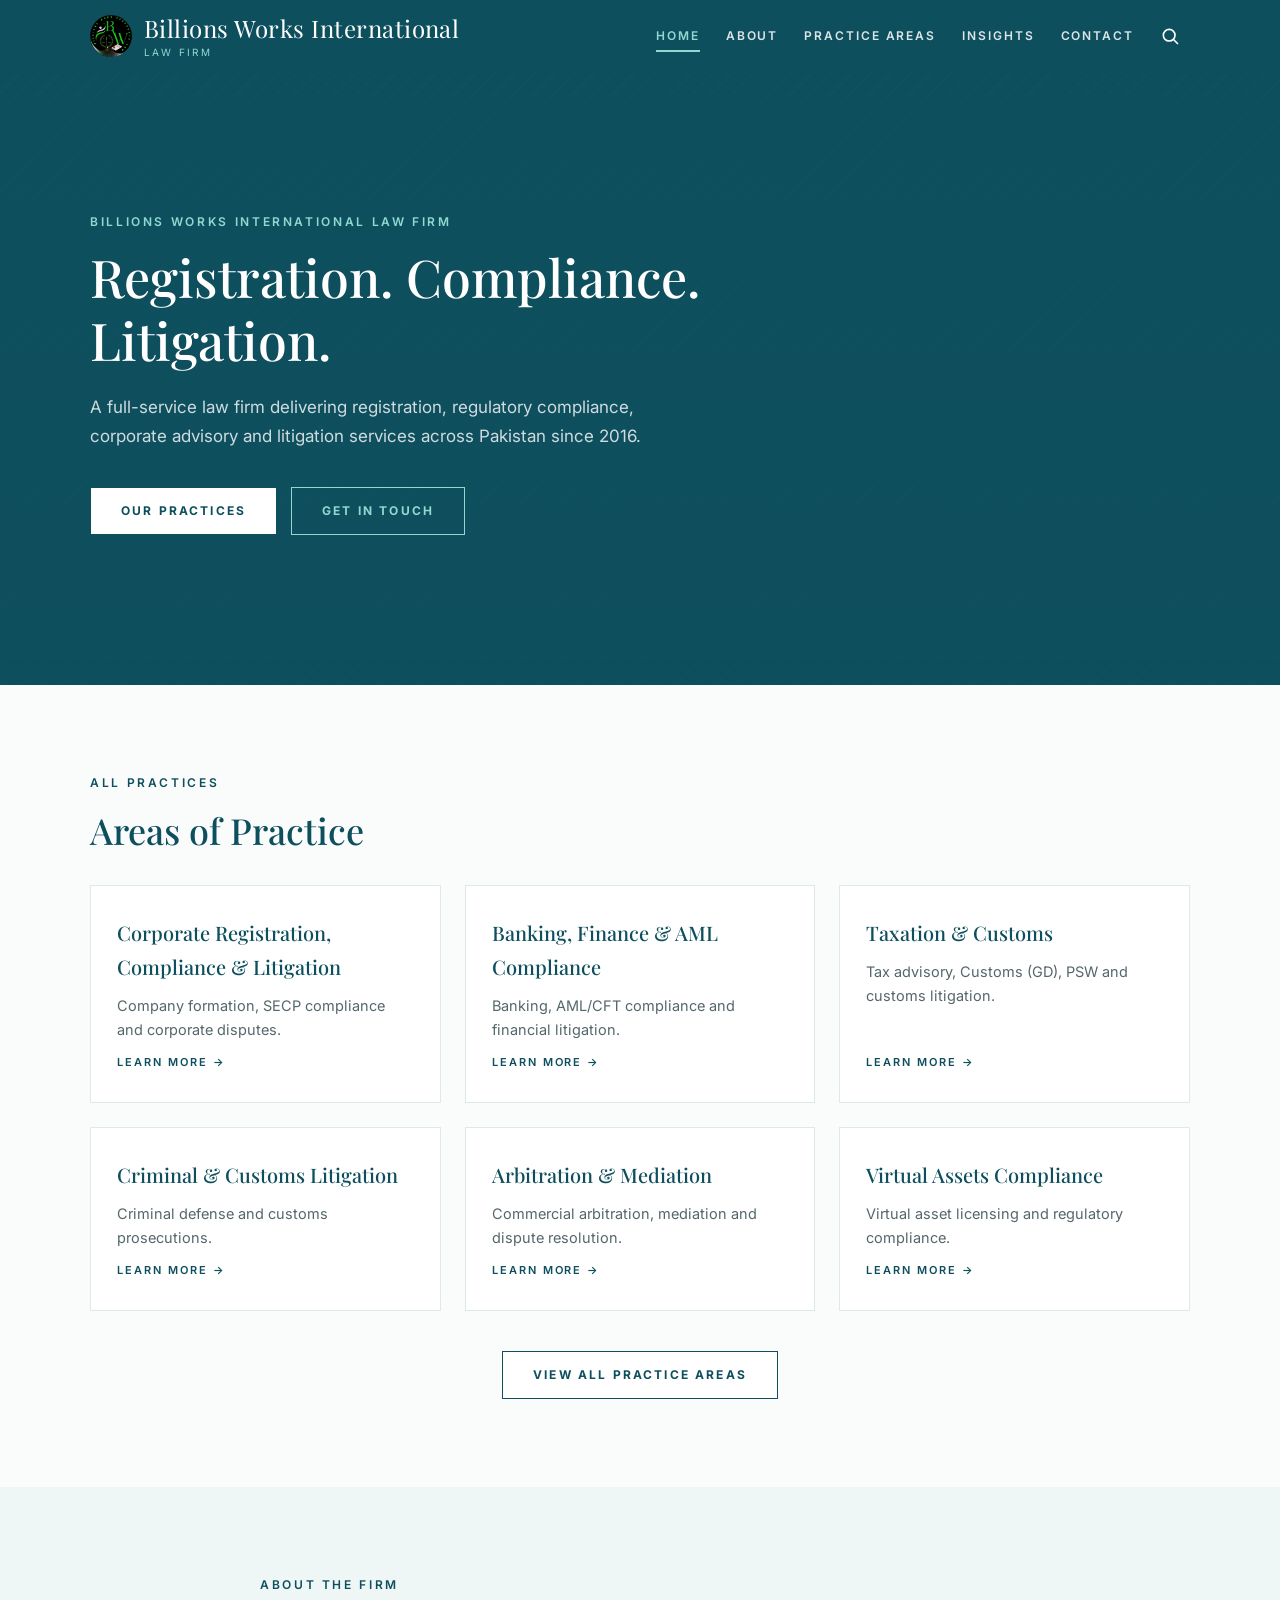
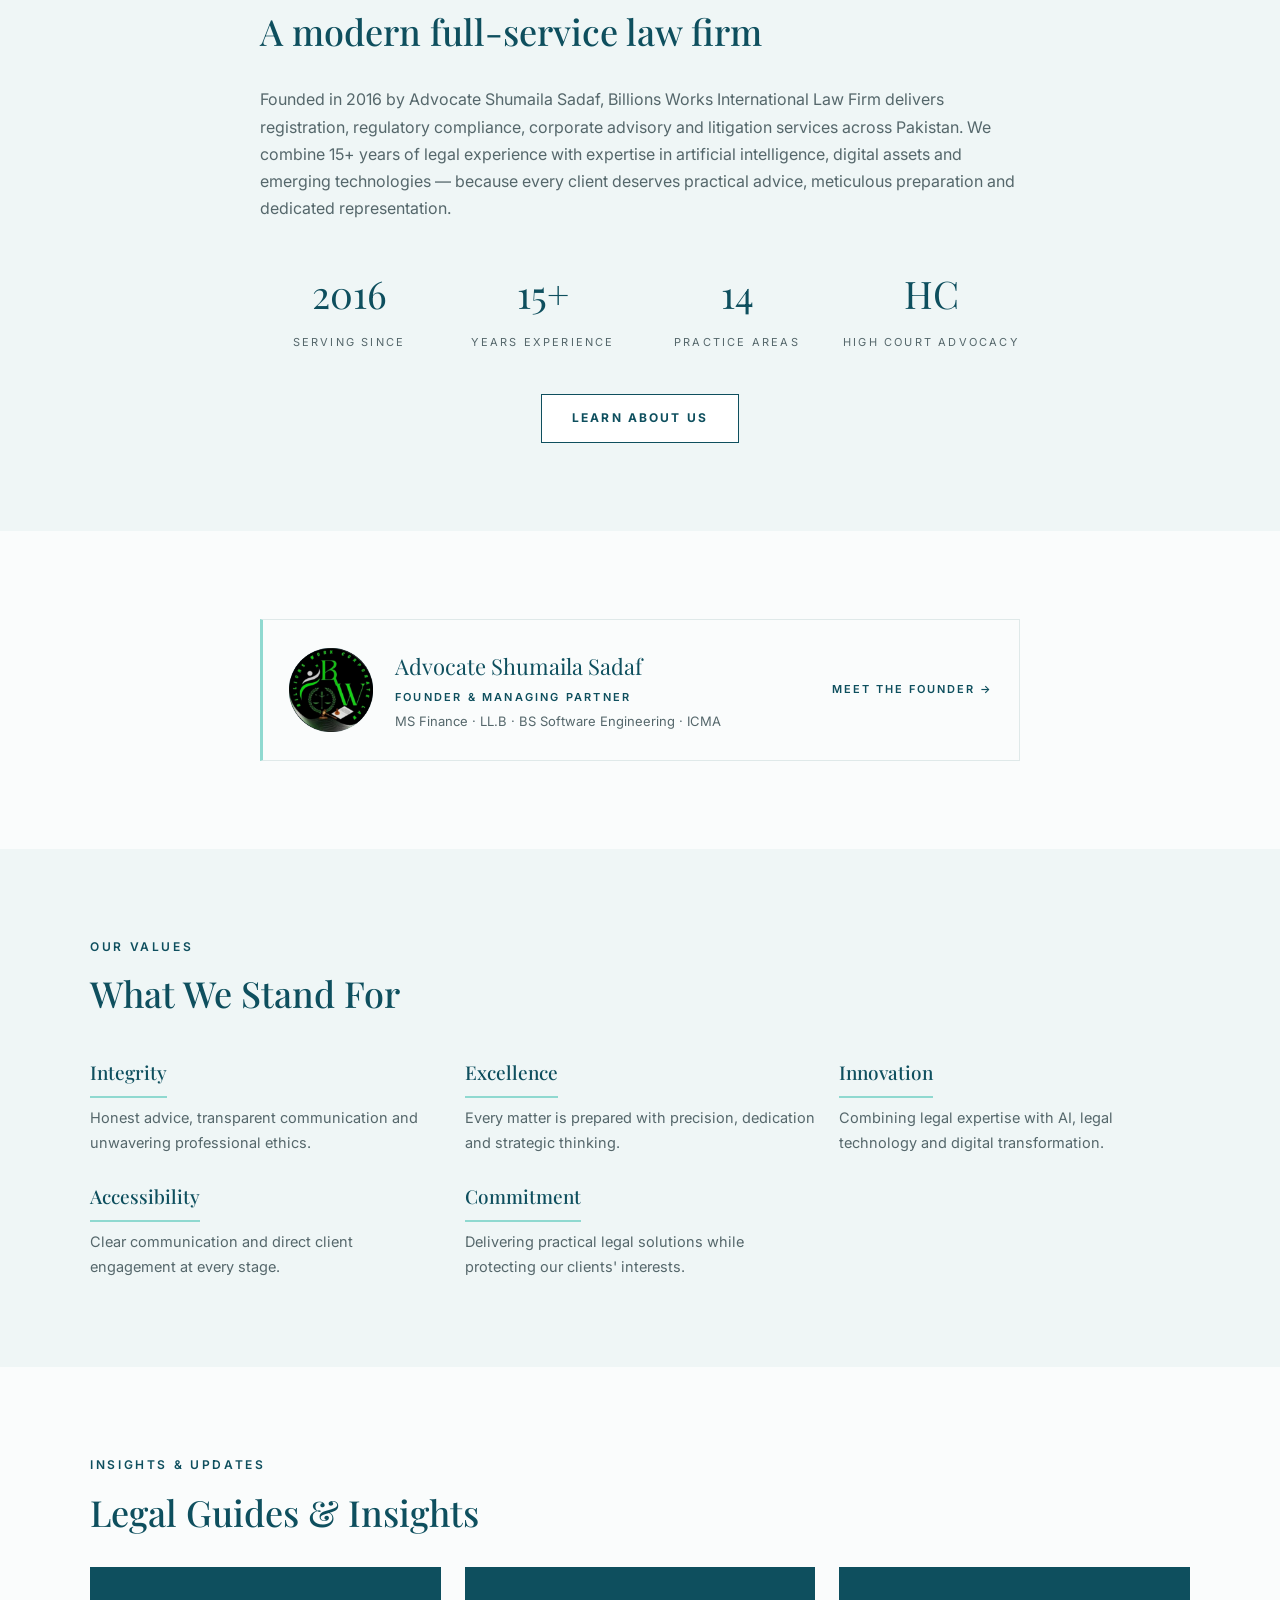
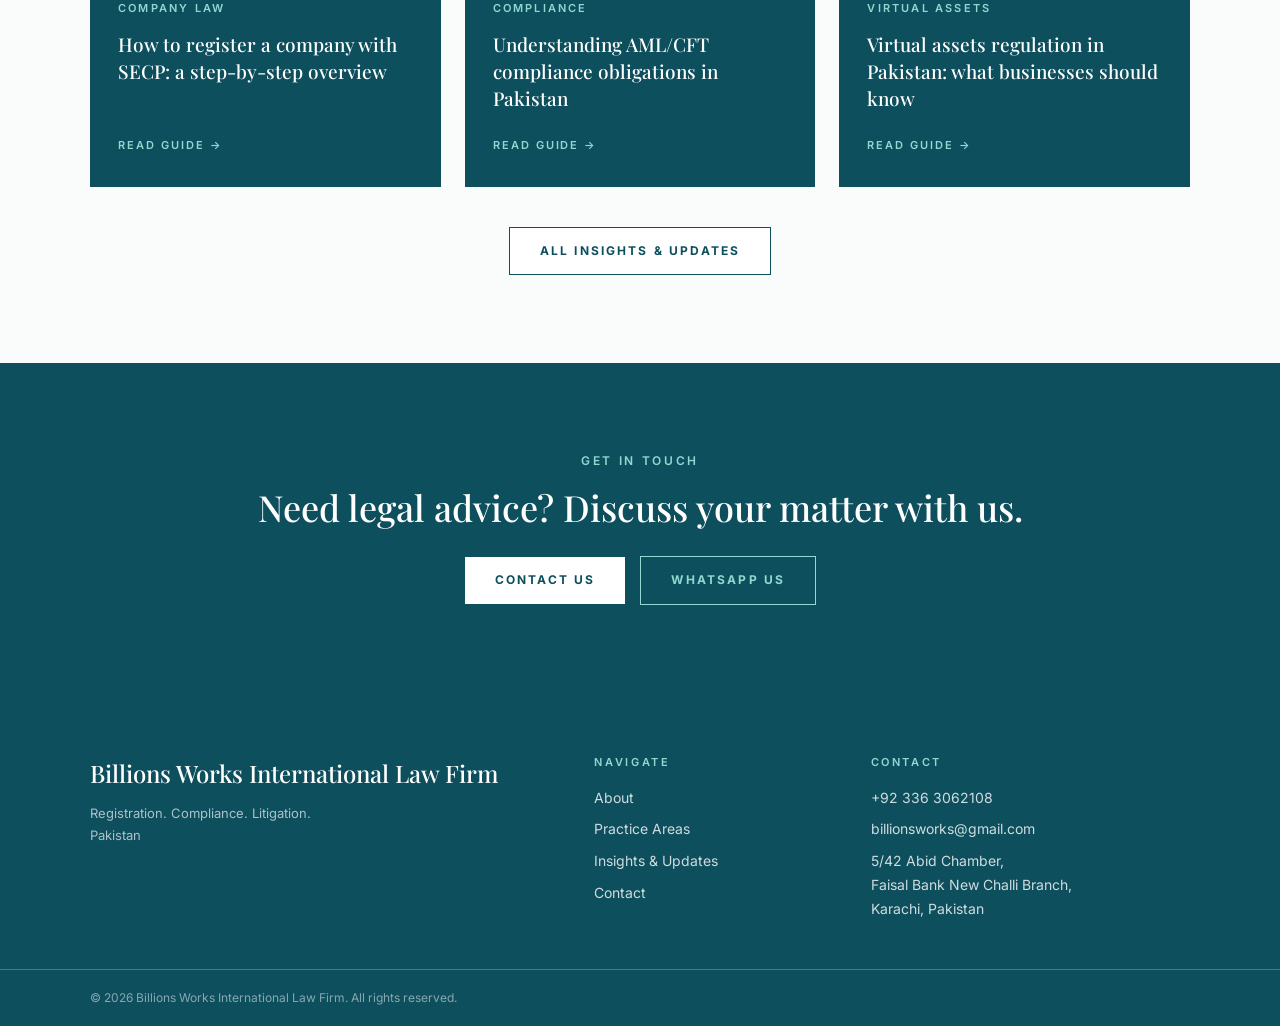
==== commit 2bc5c2d7: "Retheme to royal teal & white; refocus homepage on Registration, Compliance & Litigation - New :root" ====
--- a/index.html
+++ b/index.html
@@ -3,10 +3,10 @@
 <head>
   <meta charset="UTF-8">
   <meta name="viewport" content="width=device-width, initial-scale=1.0">
-  <meta name="theme-color" content="#1b1b1f">
+  <meta name="theme-color" content="#0e4f5e">
   <!-- EDIT: page title (shown in the browser tab) -->
-  <title>Billions Works International Law Firm — Litigation, Compliance &amp; Legal Technology | Pakistan</title>
-  <meta name="description" content="Billions Works International Law Firm is a full-service law firm in Pakistan delivering litigation, corporate advisory, regulatory compliance and legal technology solutions since 2016. Corporate, banking &amp; AML, taxation &amp; customs, arbitration, virtual assets and more.">
+  <title>Billions Works International Law Firm — Registration, Compliance &amp; Litigation | Pakistan</title>
+  <meta name="description" content="Billions Works International Law Firm is a full-service law firm in Pakistan delivering registration, regulatory compliance, corporate advisory and litigation services since 2016. Corporate, banking &amp; AML, taxation &amp; customs, arbitration, virtual assets and more.">
 
   <!-- Fonts: Playfair Display (serif headings) + Inter (UI text) -->
   <link rel="preconnect" href="https://fonts.googleapis.com">
@@ -21,14 +21,14 @@
   <link rel="canonical" href="https://taimoor-kamran.github.io/advocate-website/">
   <meta property="og:type" content="website">
   <meta property="og:site_name" content="Billions Works International Law Firm">
-  <meta property="og:title" content="Billions Works International Law Firm — Litigation, Compliance &amp; Legal Technology | Pakistan">
-  <meta property="og:description" content="Billions Works International Law Firm is a full-service law firm in Pakistan delivering litigation, corporate advisory, regulatory compliance and legal technology solutions since 2016. Corporate, banking &amp; AML, taxation &amp; customs, arbitration, virtual assets and more.">
+  <meta property="og:title" content="Billions Works International Law Firm — Registration, Compliance &amp; Litigation | Pakistan">
+  <meta property="og:description" content="Billions Works International Law Firm is a full-service law firm in Pakistan delivering registration, regulatory compliance, corporate advisory and litigation services since 2016. Corporate, banking &amp; AML, taxation &amp; customs, arbitration, virtual assets and more.">
   <meta property="og:url" content="https://taimoor-kamran.github.io/advocate-website/">
   <meta property="og:image" content="https://taimoor-kamran.github.io/advocate-website/images/favicon-circle.png">
   <meta property="og:image:alt" content="Billions Works International Law Firm logo">
   <meta name="twitter:card" content="summary">
-  <meta name="twitter:title" content="Billions Works International Law Firm — Litigation, Compliance &amp; Legal Technology | Pakistan">
-  <meta name="twitter:description" content="Billions Works International Law Firm is a full-service law firm in Pakistan delivering litigation, corporate advisory, regulatory compliance and legal technology solutions since 2016. Corporate, banking &amp; AML, taxation &amp; customs, arbitration, virtual assets and more.">
+  <meta name="twitter:title" content="Billions Works International Law Firm — Registration, Compliance &amp; Litigation | Pakistan">
+  <meta name="twitter:description" content="Billions Works International Law Firm is a full-service law firm in Pakistan delivering registration, regulatory compliance, corporate advisory and litigation services since 2016. Corporate, banking &amp; AML, taxation &amp; customs, arbitration, virtual assets and more.">
   <meta name="twitter:image" content="https://taimoor-kamran.github.io/advocate-website/images/favicon-circle.png">
 
   <!-- Structured data for search engines -->
@@ -37,7 +37,7 @@
     "@context": "https://schema.org",
     "@type": "LegalService",
     "name": "Billions Works International Law Firm",
-    "description": "Full-service law firm in Pakistan delivering litigation, corporate advisory, regulatory compliance and legal technology solutions since 2016.",
+    "description": "Full-service law firm in Pakistan delivering registration, regulatory compliance, corporate advisory and litigation services since 2016.",
     "url": "https://taimoor-kamran.github.io/advocate-website/",
     "logo": "https://taimoor-kamran.github.io/advocate-website/images/favicon-circle.png",
     "image": "https://taimoor-kamran.github.io/advocate-website/images/favicon-circle.png",
@@ -180,12 +180,12 @@
     <div class="container">
       <p class="eyebrow fade-in">BILLIONS WORKS INTERNATIONAL LAW FIRM</p>
       <!-- EDIT: main hero headline -->
-      <h1 class="fade-in">Litigation. Compliance. Legal Technology.</h1>
+      <h1 class="fade-in">Registration. Compliance. Litigation.</h1>
       <!-- EDIT: hero paragraph -->
       <p class="hero-lead fade-in">
-        A full-service law firm delivering litigation, corporate advisory,
-        regulatory compliance and legal technology solutions across Pakistan
-        since 2016.
+        A full-service law firm delivering registration, regulatory
+        compliance, corporate advisory and litigation services across
+        Pakistan since 2016.
       </p>
       <div class="hero-cta fade-in">
         <a href="practice-areas.html" class="btn btn-light">Our Practices</a>
@@ -253,8 +253,8 @@
       <div class="prose fade-in">
         <p>
           Founded in 2016 by Advocate Shumaila Sadaf, Billions Works
-          International Law Firm delivers litigation, corporate advisory,
-          regulatory compliance and legal technology solutions across Pakistan.
+          International Law Firm delivers registration, regulatory compliance,
+          corporate advisory and litigation services across Pakistan.
           We combine 15+ years of legal experience with expertise in artificial
           intelligence, digital assets and emerging technologies — because every
           client deserves practical advice, meticulous preparation and dedicated
@@ -392,7 +392,7 @@
       <!-- EDIT: footer firm name + blurb -->
       <div>
         <p class="footer-name">Billions Works International Law Firm</p>
-        <p class="footer-blurb">Litigation. Compliance. Legal Technology.<br>Pakistan</p>
+        <p class="footer-blurb">Registration. Compliance. Litigation.<br>Pakistan</p>
       </div>
 
       <div>
--- a/style.css
+++ b/style.css
@@ -1,25 +1,26 @@
 /* ==========================================================================
    BILLIONS WORKS INTERNATIONAL LAW FIRM — shared stylesheet
-   Design: charcoal (#1b1b1f) + gold (#d4af37), Playfair Display headings,
+   Design: royal teal (#0e4f5e) + white, aqua accents (#8fd9d0),
+   Playfair Display headings,
    Inter UI text. Mobile-first: base styles are for phones; @media scale up.
 
    QUICK EDITS — every color on the site comes from the variables below:
    ========================================================================== */
 
 :root {
-  --color-primary:      #1b1b1f;   /* charcoal — header, footer, dark bands, dark cards */
-  --color-primary-dark: #131316;   /* deeper charcoal — search bar, footer bottom */
-  --color-surface:      #26262c;   /* lighter charcoal — card/hover surfaces on dark */
-  --color-accent:       #d4af37;   /* gold — links, icons, labels, active states ON DARK */
-  --color-accent-deep:  #8a6d1f;   /* darker gold — accent TEXT on white (readable) */
-  --color-accent-soft:  rgba(184, 150, 58, 0.35);  /* #b8963a low opacity — subtle borders/dividers */
+  --color-primary:      #0e4f5e;   /* deep royal teal — header, footer, dark bands, dark cards */
+  --color-primary-dark: #0a3d49;   /* deeper teal — search bar, footer bottom */
+  --color-surface:      #15616f;   /* lighter teal — card/hover surfaces on dark */
+  --color-accent:       #8fd9d0;   /* soft aqua — links, icons, labels, active states ON DARK */
+  --color-accent-deep:  #0e4f5e;   /* deep teal — accent TEXT on white (readable) */
+  --color-accent-soft:  rgba(143, 217, 208, 0.35);  /* aqua low opacity — subtle borders/dividers */
   --color-white:        #ffffff;
-  --color-bg:           #fafaf8;   /* body background */
-  --color-bg-soft:      #f4f3ef;   /* tinted section backgrounds */
-  --color-text:         #222222;   /* body text on white */
-  --color-text-muted:   #63636a;   /* secondary text */
-  --color-border:       #e6e5e1;   /* hairline borders on light backgrounds */
-  --color-accent-hover: #bc982b;   /* darker gold — primary button hover */
+  --color-bg:           #fafcfc;   /* body background */
+  --color-bg-soft:      #eff6f6;   /* tinted section backgrounds */
+  --color-text:         #1f2a2c;   /* body text on white */
+  --color-text-muted:   #55676b;   /* secondary text */
+  --color-border:       #dfe9e9;   /* hairline borders on light backgrounds */
+  --color-accent-hover: #79cfc4;   /* deeper aqua — button hover fill */
   --color-success:      #2e7d4f;   /* form success message */
   --color-error:        #b0413e;   /* form error message */
 
@@ -50,13 +51,25 @@
 button { font: inherit; color: inherit; background: none; border: none; cursor: pointer; }
 address { font-style: normal; }
 
-/* Keyboard focus — gold ring on any interactive element */
+/* Keyboard focus — deep teal ring on light backgrounds… */
 a:focus-visible,
 button:focus-visible,
 input:focus-visible,
 textarea:focus-visible {
-  outline: 2px solid var(--color-accent);
+  outline: 2px solid var(--color-accent-deep);
   outline-offset: 2px;
+}
+
+/* …switching to aqua inside dark (teal) areas so it stays visible */
+.site-header :focus-visible,
+.mobile-menu :focus-visible,
+.site-footer :focus-visible,
+.section-navy :focus-visible,
+.hero :focus-visible,
+.page-banner :focus-visible,
+.news-card:focus-visible,
+.news-card :focus-visible {
+  outline-color: var(--color-accent);
 }
 
 /* --------------------------- LAYOUT HELPERS ---------------------------- */
@@ -127,18 +140,22 @@
   transition: background 0.25s, color 0.25s, border-color 0.25s;
 }
 
-/* PRIMARY buttons — gold background, charcoal text.
+/* PRIMARY buttons — white background, deep teal text.
    (.btn-navy / .btn-light are legacy class names kept so the HTML
-    doesn't need to change; both are now the gold primary style.) */
+    doesn't need to change; both are now the white primary style.)
+   The teal border keeps the button visible on white pages too
+   (e.g. the contact form's Send Message button). */
 .btn-navy,
 .btn-light {
-  background: var(--color-accent);
-  color: var(--color-primary);
+  background: var(--color-white);
+  color: var(--color-primary);
+  border-color: var(--color-primary);
 }
 .btn-navy:hover,
 .btn-light:hover { background: var(--color-accent-hover); }
 
-/* SECONDARY buttons — transparent with gold border, fills gold on hover */
+/* SECONDARY buttons — transparent with 1px aqua border and aqua text,
+   filling aqua on hover (used on dark teal bands only) */
 .btn-outline-light {
   border-color: var(--color-accent);
   color: var(--color-accent);
@@ -225,7 +242,7 @@
     color: rgba(255, 255, 255, 0.85);
     transition: color 0.2s;
   }
-  /* Gold underline slides in on hover; stays on for the active page */
+  /* Aqua underline slides in on hover; stays on for the active page */
   .desktop-nav a::after {
     content: "";
     position: absolute;
@@ -416,7 +433,7 @@
 
 .hero {
   background:
-    linear-gradient(rgba(27, 27, 31, 0.92), rgba(27, 27, 31, 0.97)),
+    linear-gradient(rgba(14, 79, 94, 0.92), rgba(14, 79, 94, 0.97)),
     /* Subtle diagonal texture — replace with a photo if you like:
        url('images/hero.jpg') center/cover */
     repeating-linear-gradient(135deg, var(--color-surface) 0 2px, var(--color-primary) 2px 14px);
@@ -504,17 +521,17 @@
   font-weight: 600;
   letter-spacing: 0.2em;
   text-transform: uppercase;
-  color: var(--color-accent-deep);   /* dark gold — sits on a white strip */
+  color: var(--color-accent-deep);   /* deep teal — sits on a white strip */
 }
 .founder-strip-quals { font-size: 13px; color: var(--color-text-muted); }
 
-/* Full-width charcoal CTA band */
+/* Full-width teal CTA band */
 .cta-band { text-align: center; }
 .cta-band .section-title-light { margin-bottom: 26px; }
 .cta-actions { display: flex; justify-content: center; flex-wrap: wrap; gap: 14px; }
 
 /* --------------------------- PAGE BANNER -------------------------------
-   Slim charcoal banner used at the top of inner pages. */
+   Slim teal banner used at the top of inner pages. */
 
 .page-banner {
   background: var(--color-primary);
@@ -549,9 +566,9 @@
 .practice-card h3 { font-size: 20px; color: var(--color-primary); }
 .practice-card p  { font-size: 14.5px; color: var(--color-text-muted); flex: 1; }
 
-/* Gold "Learn more →" link inside cards.
-   On white cards the darker gold keeps the label readable;
-   inside dark news cards it switches to bright gold (below). */
+/* Accent "Learn more →" link inside cards.
+   On white cards the deep teal keeps the label readable;
+   inside dark news cards it switches to soft aqua (below). */
 .card-link {
   font-size: 11px;
   font-weight: 600;
@@ -561,7 +578,7 @@
 }
 .news-card .card-link { color: var(--color-accent); }
 
-/* News cards (dark charcoal with date + headline) */
+/* News cards (dark teal with date + headline) */
 .news-card {
   display: flex;
   flex-direction: column;
@@ -580,14 +597,14 @@
   letter-spacing: 0.2em;
   color: var(--color-accent);
 }
-/* Insight articles sit on a white page — use the readable dark gold there */
+/* Insight articles sit on a white page — use the readable deep teal there */
 .insight-article .news-date { color: var(--color-accent-deep); }
 
 /* ==========================================================================
    ABOUT PAGE
    ========================================================================== */
 
-/* Experience statistics on charcoal band */
+/* Experience statistics on teal band */
 .stats-grid { text-align: center; margin-top: 8px; }
 .stat-number {
   display: block;
@@ -842,7 +859,7 @@
   font-size: 11px;
   font-weight: 600;
   letter-spacing: 0.22em;
-  color: var(--color-accent-deep);   /* dark gold — label on white page */
+  color: var(--color-accent-deep);   /* deep teal — label on white page */
   margin-bottom: 3px;
 }
 .contact-list a:hover { color: var(--color-accent-deep); }
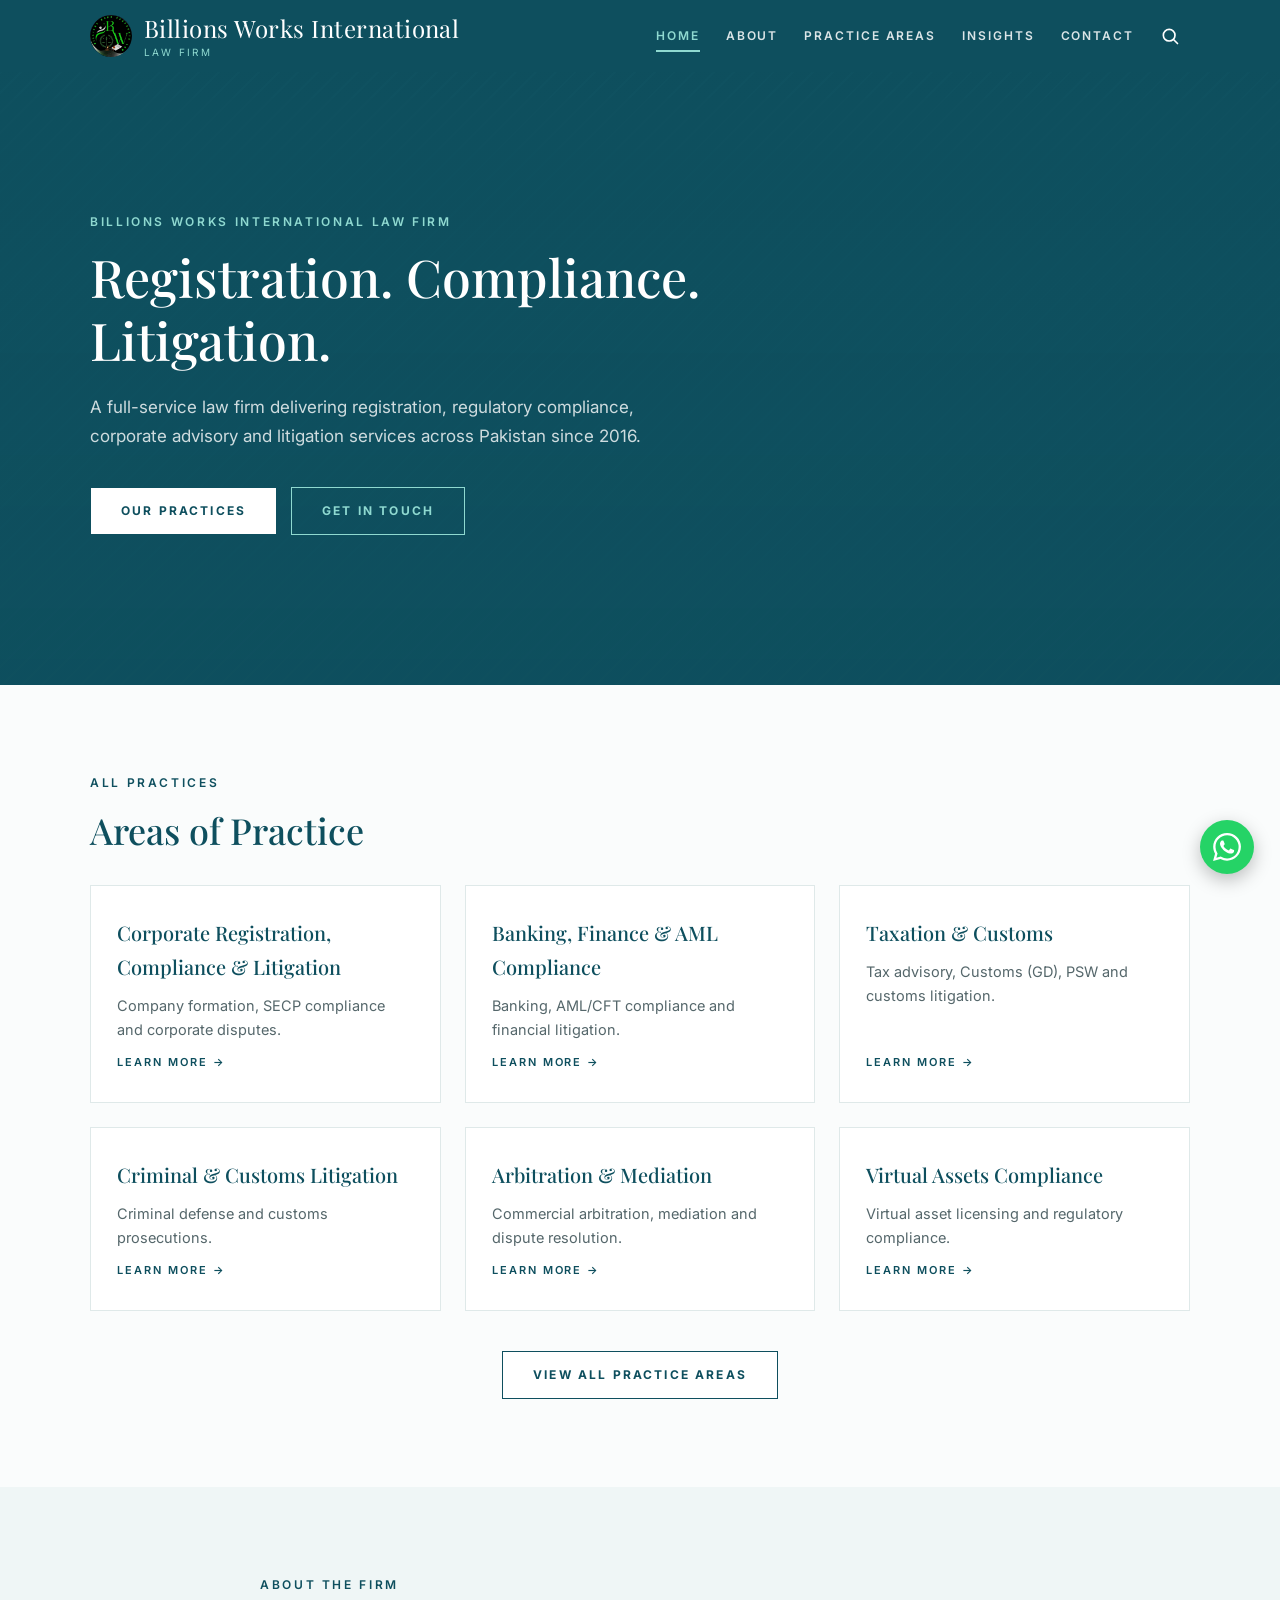
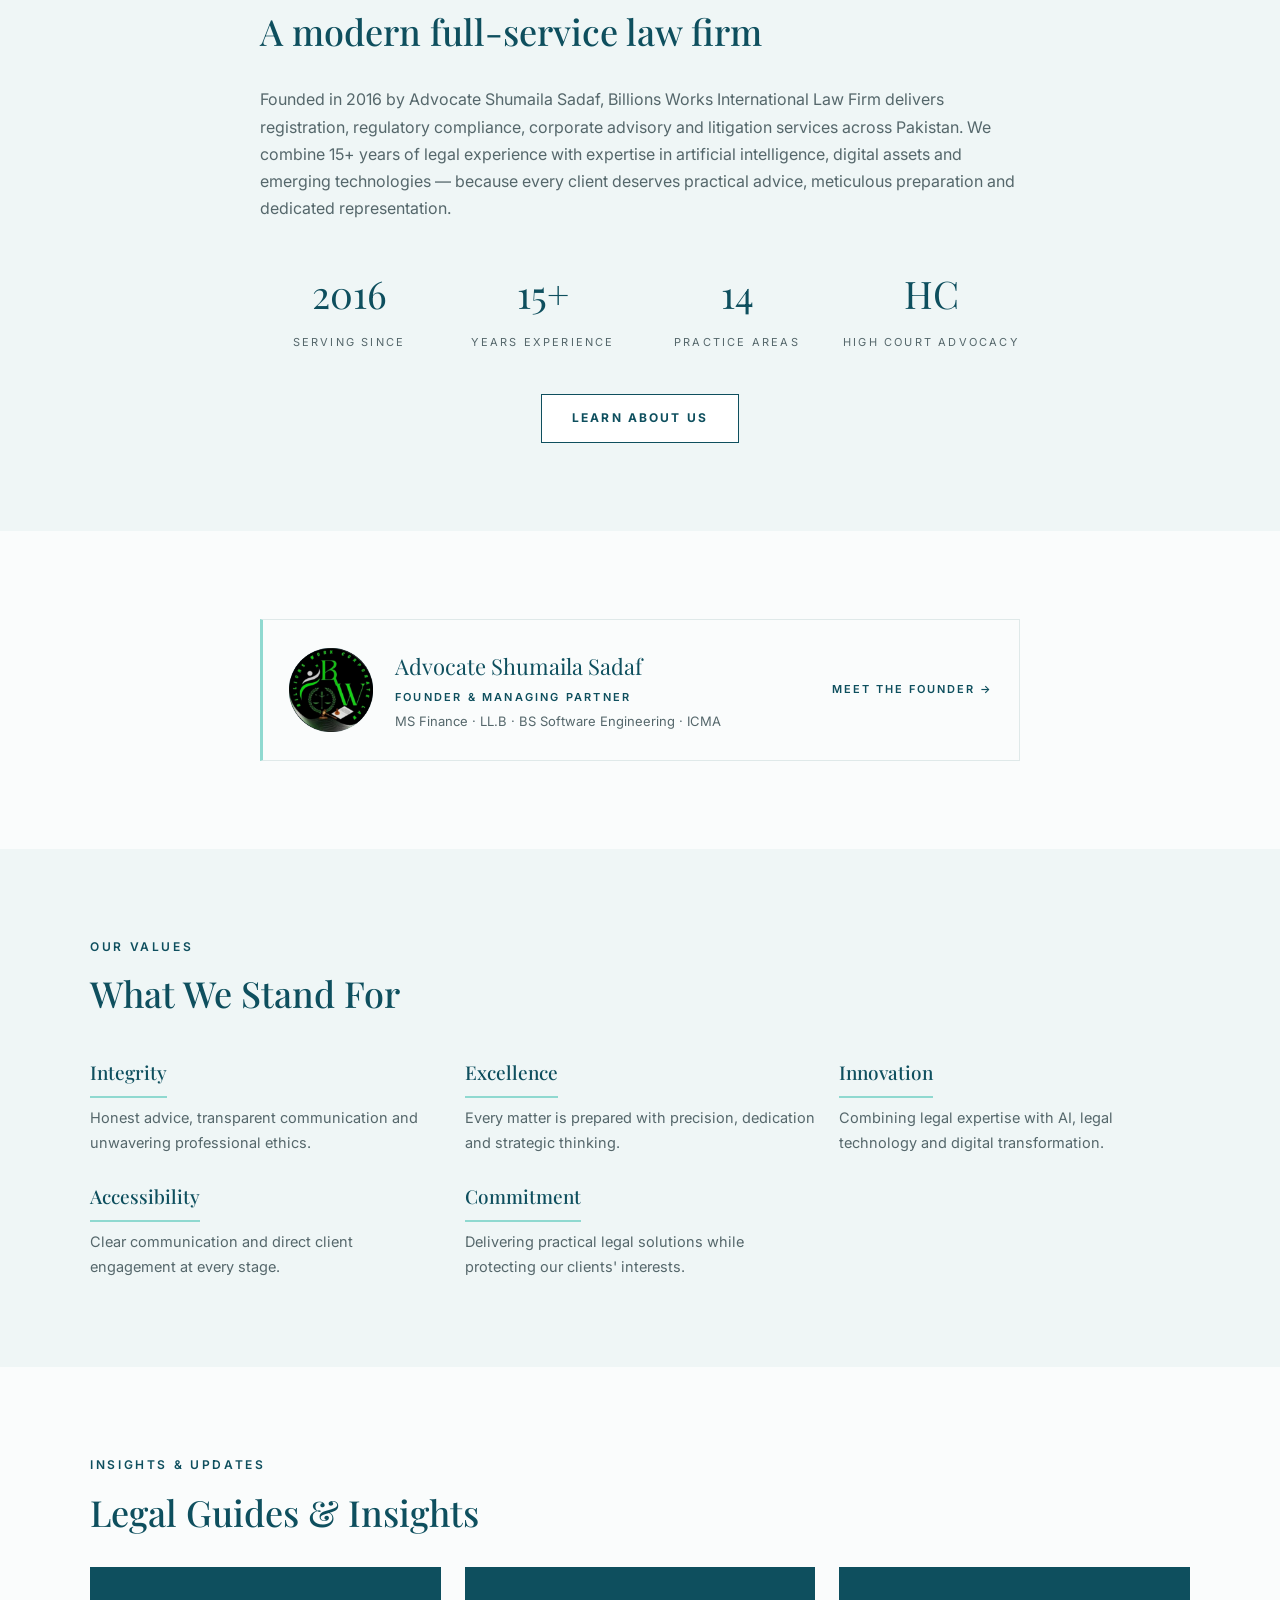
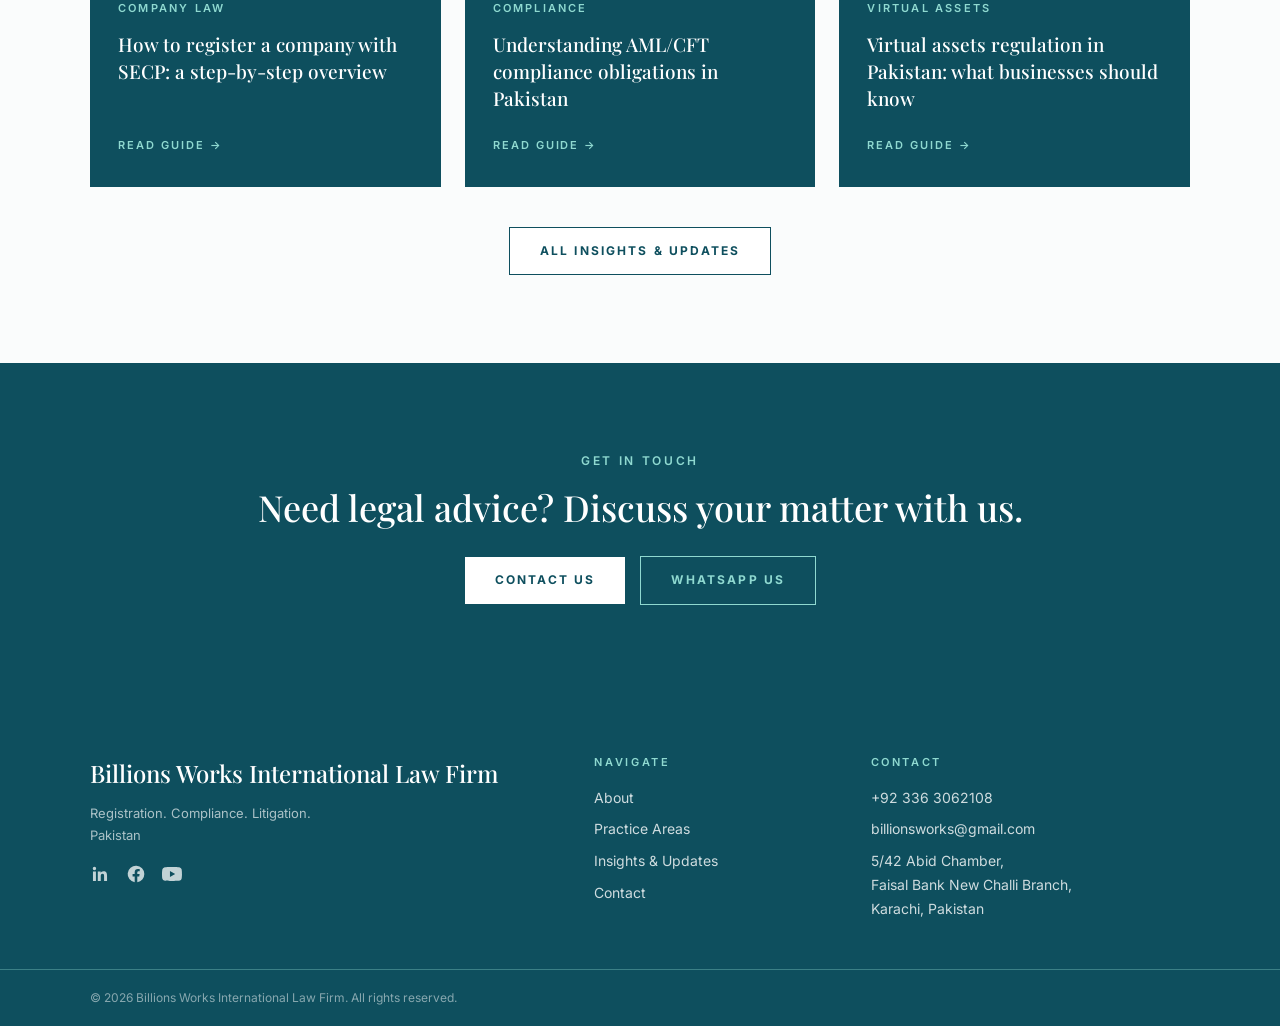
==== commit ed1e6fc1: "Add social links (LinkedIn, Facebook, YouTube) and floating WhatsApp button - Footer of all five pag" ====
--- a/index.html
+++ b/index.html
@@ -41,6 +41,11 @@
     "url": "https://taimoor-kamran.github.io/advocate-website/",
     "logo": "https://taimoor-kamran.github.io/advocate-website/images/favicon-circle.png",
     "image": "https://taimoor-kamran.github.io/advocate-website/images/favicon-circle.png",
+    "sameAs": [
+      "https://www.linkedin.com/in/advocate-shumaila-sadaf-aa72b840a/",
+      "https://www.facebook.com/share/1FBRVCXAx5/",
+      "https://youtube.com/@billionsworkslaw"
+    ],
     "foundingDate": "2016",
     "founder": {
       "@type": "Person",
@@ -393,6 +398,18 @@
       <div>
         <p class="footer-name">Billions Works International Law Firm</p>
         <p class="footer-blurb">Registration. Compliance. Litigation.<br>Pakistan</p>
+        <!-- EDIT: social profile links -->
+        <div class="footer-social">
+          <a href="https://www.linkedin.com/in/advocate-shumaila-sadaf-aa72b840a/" target="_blank" rel="noopener" aria-label="LinkedIn">
+            <svg viewBox="0 0 24 24" aria-hidden="true"><path d="M20.45 20.45h-3.55v-5.57c0-1.33-.03-3.04-1.85-3.04-1.86 0-2.14 1.45-2.14 2.94v5.67H9.36V9h3.41v1.56h.05c.47-.9 1.63-1.85 3.36-1.85 3.6 0 4.27 2.37 4.27 5.46v6.28zM5.34 7.43a2.06 2.06 0 1 1 0-4.12 2.06 2.06 0 0 1 0 4.12zM7.12 20.45H3.56V9h3.56v11.45z"/></svg>
+          </a>
+          <a href="https://www.facebook.com/share/1FBRVCXAx5/" target="_blank" rel="noopener" aria-label="Facebook">
+            <svg viewBox="0 0 24 24" aria-hidden="true"><path d="M22 12a10 10 0 1 0-11.56 9.88v-6.99H7.9V12h2.54V9.8c0-2.5 1.49-3.89 3.77-3.89 1.09 0 2.23.2 2.23.2v2.46h-1.26c-1.24 0-1.63.77-1.63 1.56V12h2.78l-.44 2.89h-2.34v6.99A10 10 0 0 0 22 12z"/></svg>
+          </a>
+          <a href="https://youtube.com/@billionsworkslaw?si=fEKze50waWRaMgQy" target="_blank" rel="noopener" aria-label="YouTube">
+            <svg viewBox="0 0 24 24" aria-hidden="true"><path d="M23.5 6.19a3.02 3.02 0 0 0-2.12-2.14C19.5 3.55 12 3.55 12 3.55s-7.5 0-9.38.5A3.02 3.02 0 0 0 .5 6.19C0 8.07 0 12 0 12s0 3.93.5 5.81a3.02 3.02 0 0 0 2.12 2.14c1.88.5 9.38.5 9.38.5s7.5 0 9.38-.5a3.02 3.02 0 0 0 2.12-2.14C24 15.93 24 12 24 12s0-3.93-.5-5.81zM9.55 15.57V8.43L15.82 12l-6.27 3.57z"/></svg>
+          </a>
+        </div>
       </div>
 
       <div>
@@ -424,6 +441,12 @@
     </div>
   </footer>
 
+  <!-- Floating WhatsApp button — opens a chat with the firm.
+       EDIT: change the number after wa.me/ (country code, no + or spaces). -->
+  <a class="whatsapp-float" href="https://wa.me/923363062108" target="_blank" rel="noopener" aria-label="Chat with us on WhatsApp">
+    <svg viewBox="0 0 24 24" aria-hidden="true"><path d="M17.47 14.38c-.3-.15-1.76-.87-2.03-.97-.27-.1-.47-.15-.67.15-.2.3-.77.97-.94 1.17-.17.2-.35.22-.64.07-.3-.15-1.26-.46-2.4-1.48-.88-.79-1.48-1.76-1.65-2.06-.17-.3-.02-.46.13-.6.13-.14.3-.35.44-.53.15-.17.2-.3.3-.5.1-.2.05-.37-.02-.52-.08-.15-.67-1.61-.92-2.21-.24-.58-.49-.5-.67-.51h-.57c-.2 0-.52.07-.8.37-.27.3-1.04 1.02-1.04 2.5 0 1.47 1.07 2.89 1.22 3.09.15.2 2.11 3.22 5.1 4.51.71.31 1.27.49 1.7.63.72.23 1.37.2 1.88.12.57-.09 1.76-.72 2.01-1.42.25-.7.25-1.29.17-1.42-.07-.12-.27-.2-.57-.34zM12.05 21.79h-.01a9.87 9.87 0 0 1-5.03-1.38l-.36-.21-3.74.98 1-3.65-.24-.37a9.86 9.86 0 0 1-1.51-5.26c0-5.45 4.44-9.88 9.9-9.88a9.83 9.83 0 0 1 6.99 2.9 9.83 9.83 0 0 1 2.9 6.99c0 5.45-4.44 9.88-9.9 9.88zm8.42-18.3A11.82 11.82 0 0 0 12.05 0C5.5 0 .16 5.33.16 11.89c0 2.1.55 4.14 1.59 5.94L.06 24l6.33-1.66a11.88 11.88 0 0 0 5.66 1.44h.01c6.55 0 11.89-5.33 11.89-11.89 0-3.18-1.24-6.16-3.48-8.4z"/></svg>
+  </a>
+
   <script src="script.js"></script>
 </body>
 </html>
--- a/style.css
+++ b/style.css
@@ -23,6 +23,7 @@
   --color-accent-hover: #79cfc4;   /* deeper aqua — button hover fill */
   --color-success:      #2e7d4f;   /* form success message */
   --color-error:        #b0413e;   /* form error message */
+  --color-whatsapp:     #25d366;   /* WhatsApp brand green — floating chat button */
 
   --font-serif:  'Playfair Display', Georgia, 'Times New Roman', serif;
   --font-sans:   'Inter', -apple-system, 'Segoe UI', Arial, sans-serif;
@@ -938,6 +939,47 @@
   color: rgba(255,255,255,0.5);
 }
 
+/* Social icons (LinkedIn, Facebook, YouTube) under the firm name */
+.footer-social { display: flex; gap: 16px; margin-top: 18px; }
+.footer-social a {
+  color: rgba(255, 255, 255, 0.75);
+  transition: color 0.25s;
+}
+.footer-social a:hover { color: var(--color-accent); }
+.footer-social svg { width: 20px; height: 20px; fill: currentColor; }
+
+/* ==========================================================================
+   FLOATING WHATSAPP BUTTON
+   Fixed to the bottom-right of every page; opens a chat with the firm's
+   number via wa.me. EDIT: change the number in the wa.me link in the HTML.
+   ========================================================================== */
+
+.whatsapp-float {
+  position: fixed;
+  right: 18px;
+  bottom: 18px;
+  z-index: 80;               /* under the header (100) and slide-in menu (200) */
+  display: flex;
+  align-items: center;
+  justify-content: center;
+  width: 54px;
+  height: 54px;
+  border-radius: 50%;
+  background: var(--color-whatsapp);
+  color: var(--color-white);
+  box-shadow: 0 6px 18px rgba(0, 0, 0, 0.25);
+  transition: transform 0.2s, box-shadow 0.2s;
+}
+.whatsapp-float:hover {
+  transform: scale(1.08);
+  box-shadow: 0 8px 22px rgba(0, 0, 0, 0.3);
+}
+.whatsapp-float svg { width: 28px; height: 28px; fill: currentColor; }
+
+@media (min-width: 768px) {
+  .whatsapp-float { right: 26px; bottom: 26px; }
+}
+
 /* ==========================================================================
    FADE-IN ON SCROLL
    Elements with .fade-in start invisible and slide up when they enter the
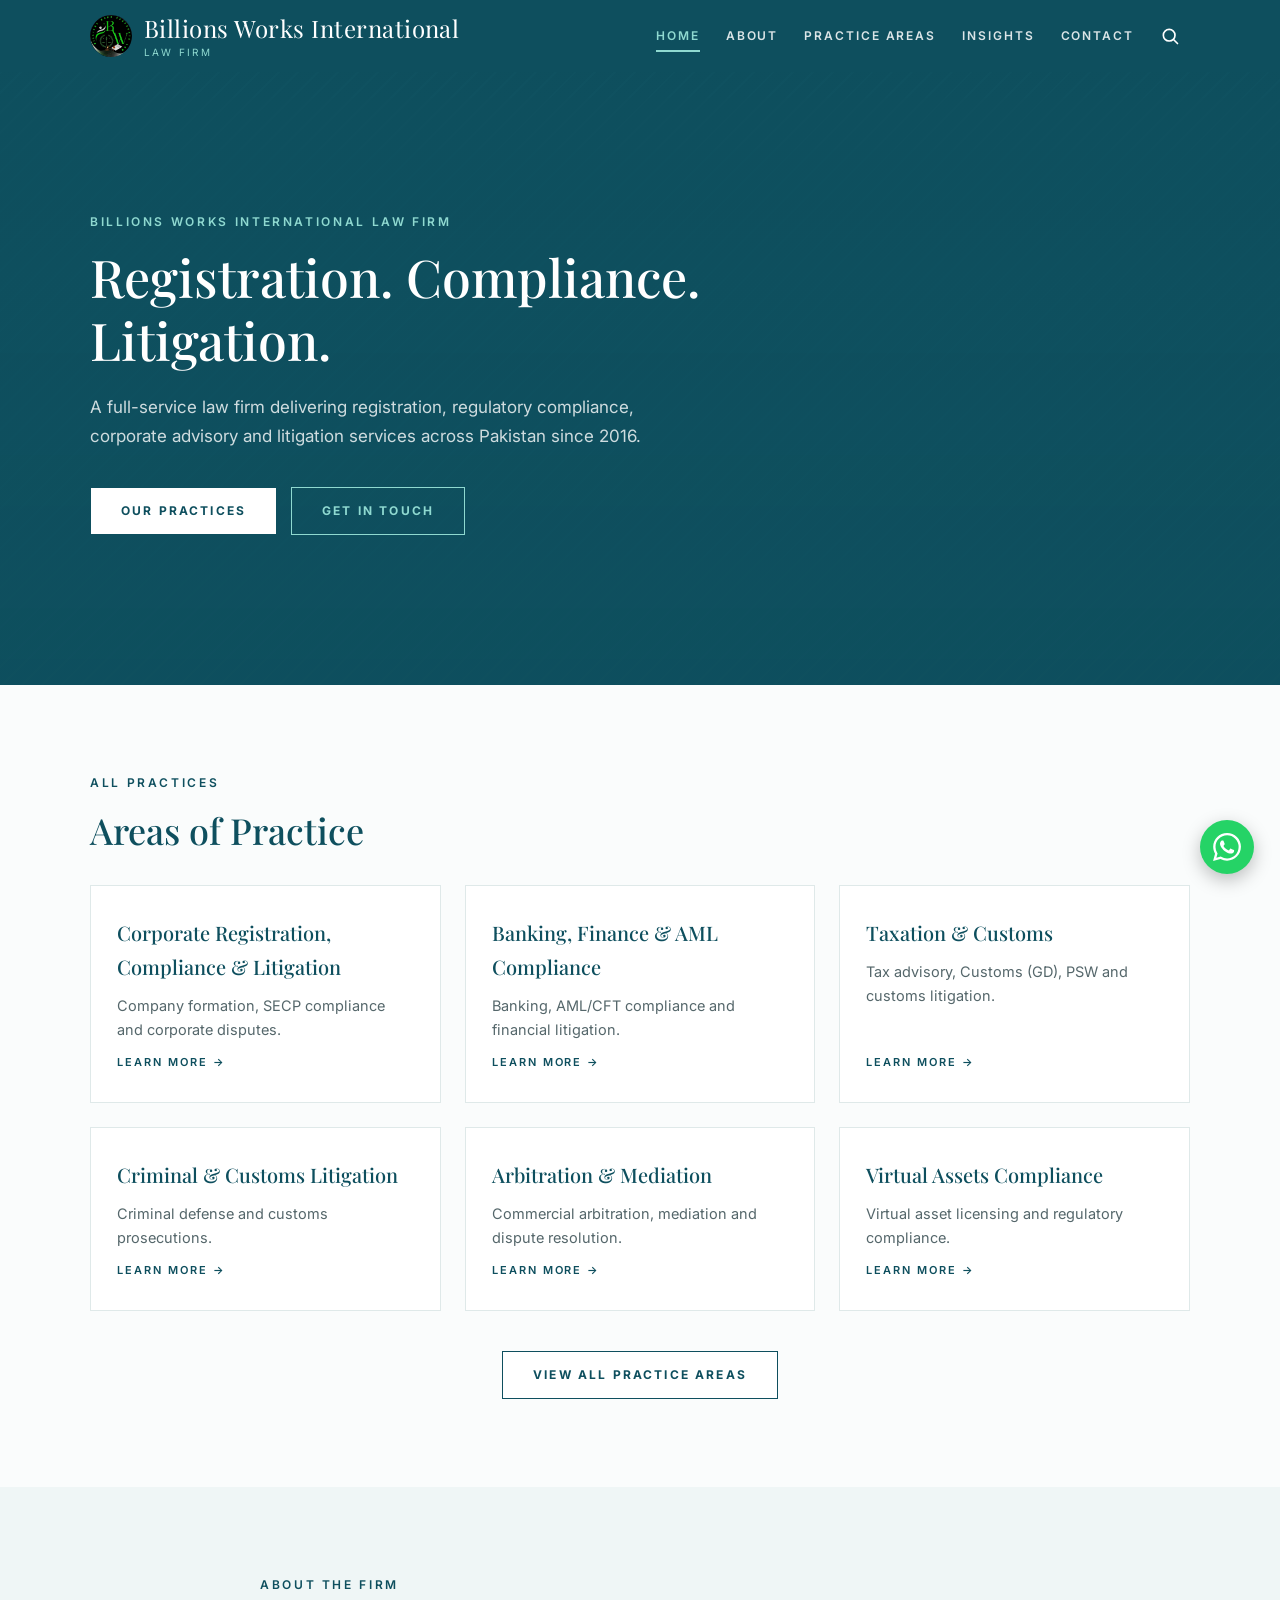
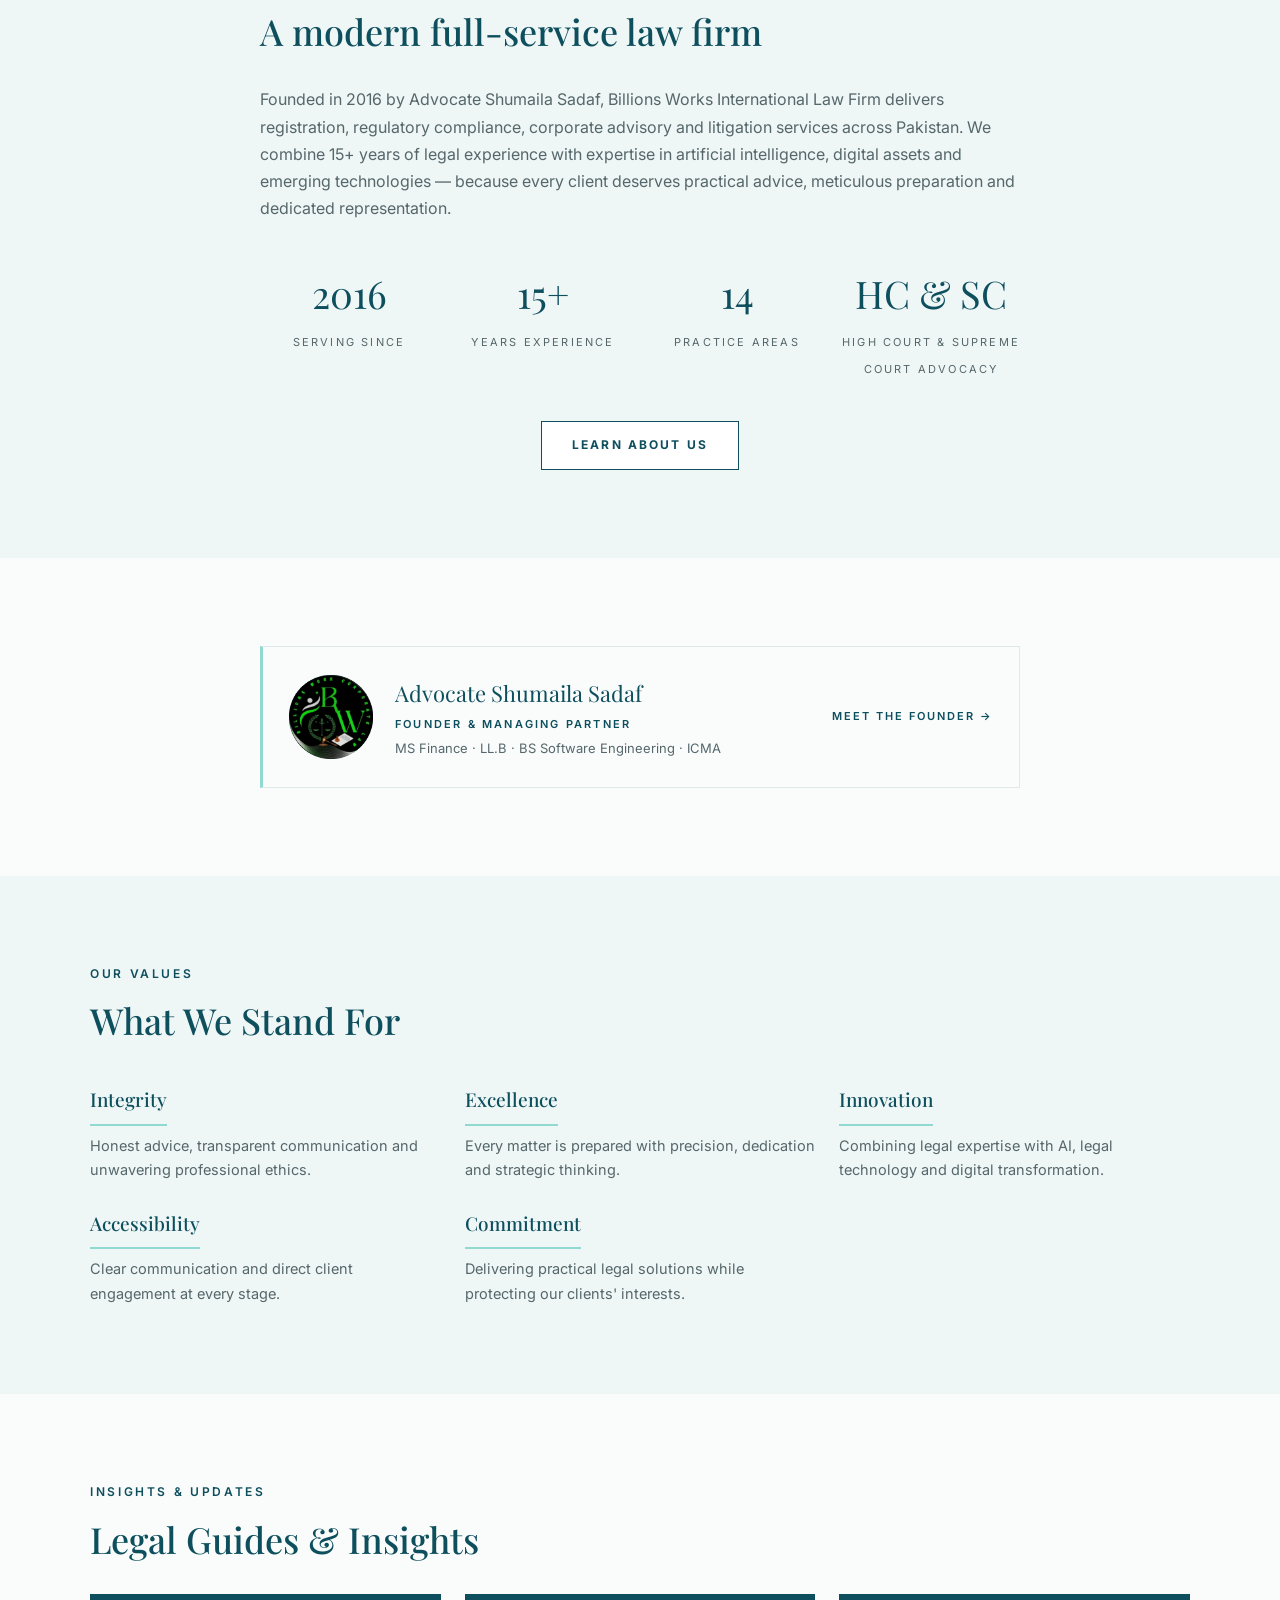
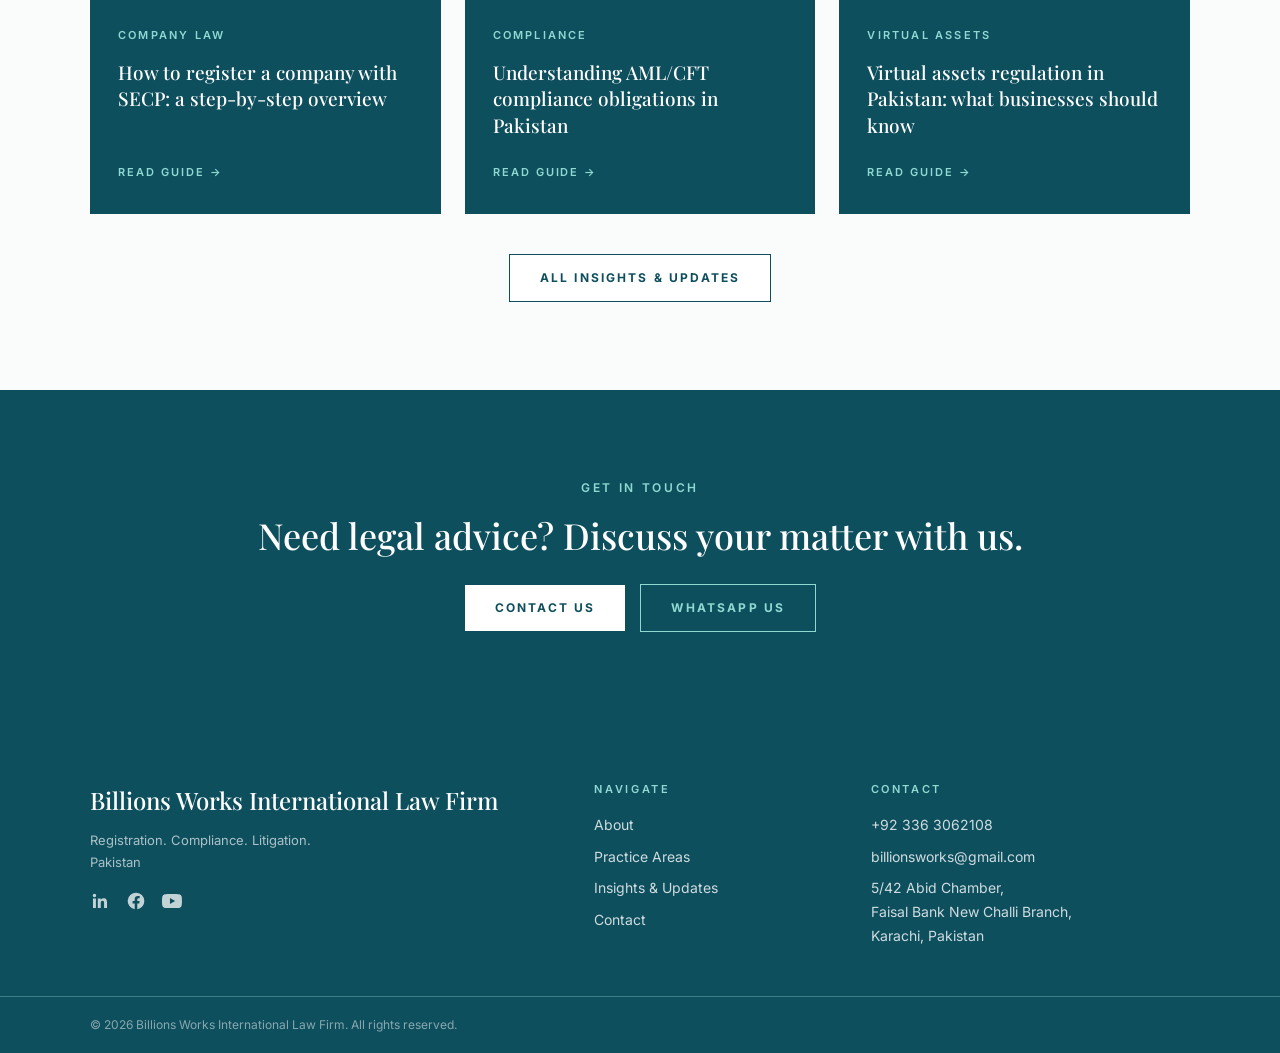
==== commit 9dda5cc7: "Pair Supreme Court with High Court credentials - About founder card: 'Advocate High Court & Supreme " ====
--- a/index.html
+++ b/index.html
@@ -281,8 +281,8 @@
           <span class="stat-label">PRACTICE AREAS</span>
         </div>
         <div class="stat fade-in">
-          <span class="stat-number">HC</span>
-          <span class="stat-label">HIGH COURT ADVOCACY</span>
+          <span class="stat-number">HC&nbsp;&amp;&nbsp;SC</span>
+          <span class="stat-label">HIGH COURT &amp; SUPREME COURT ADVOCACY</span>
         </div>
       </div>
 
